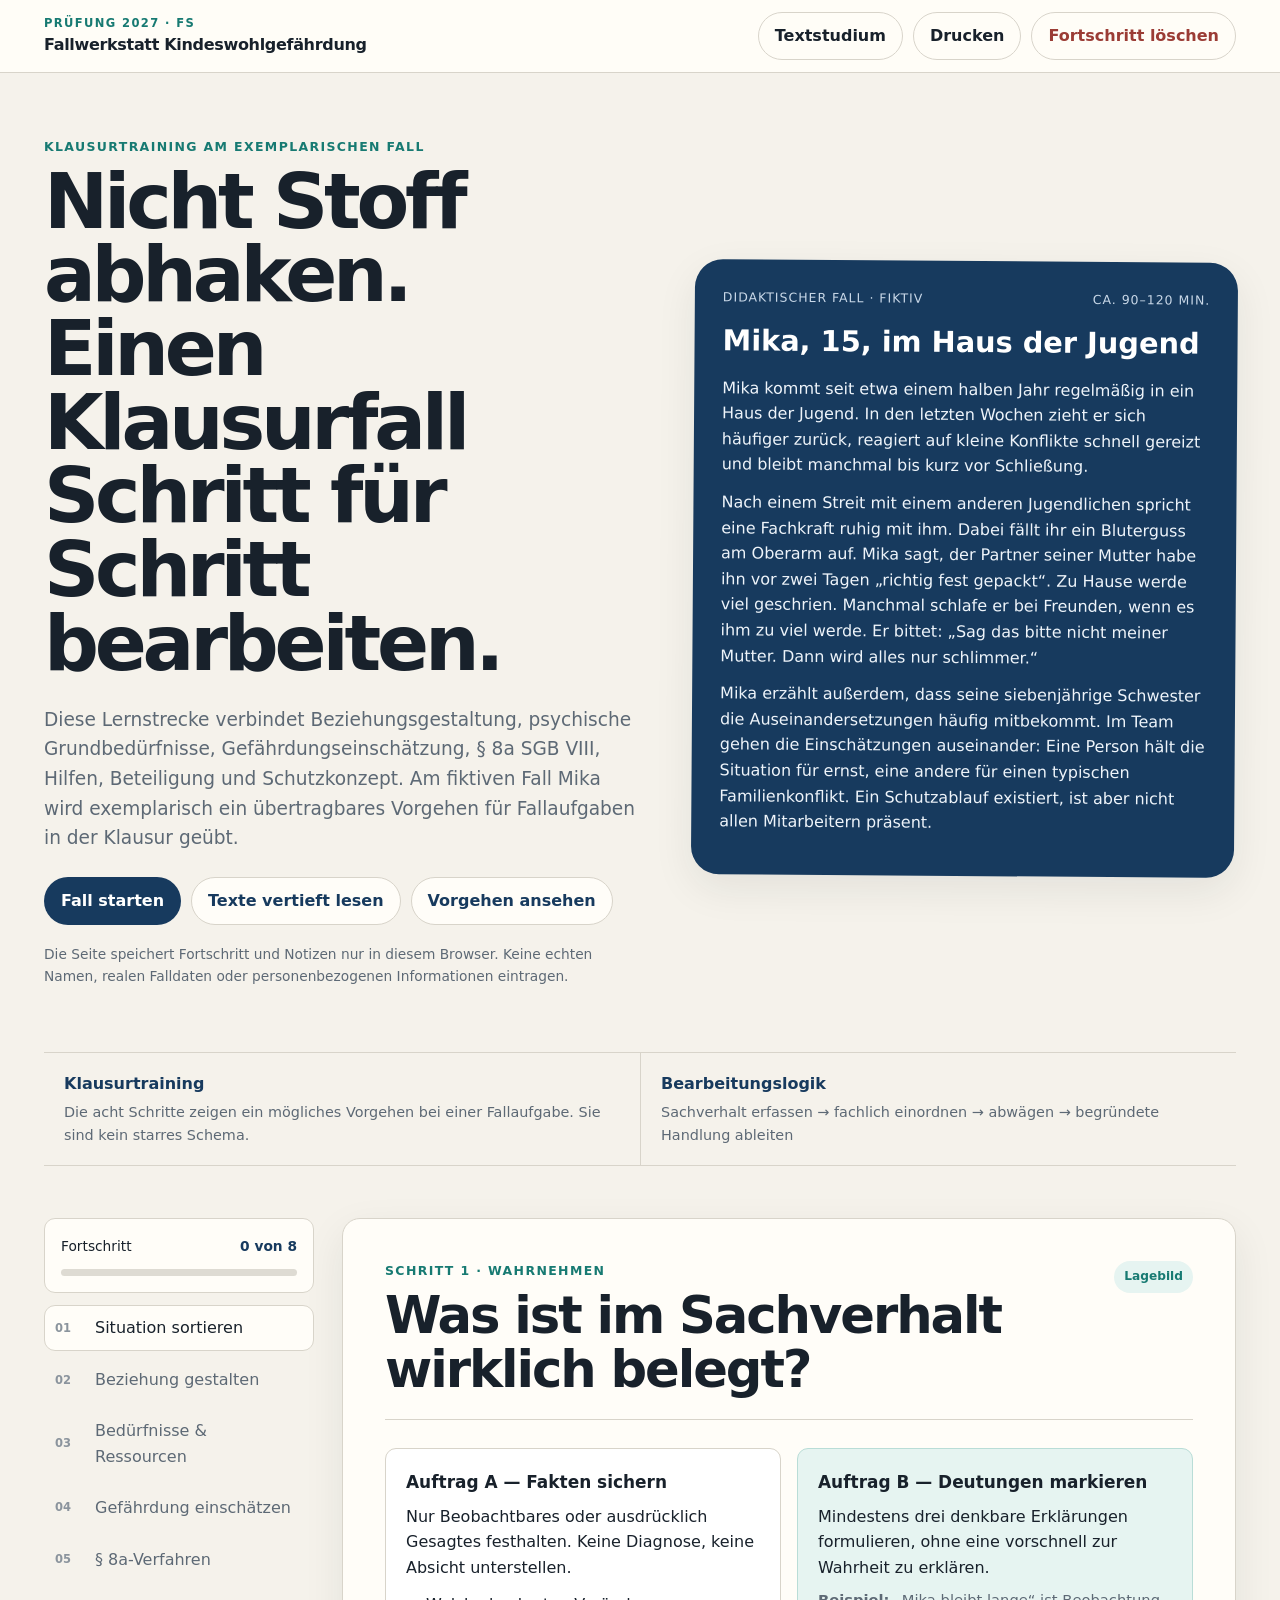
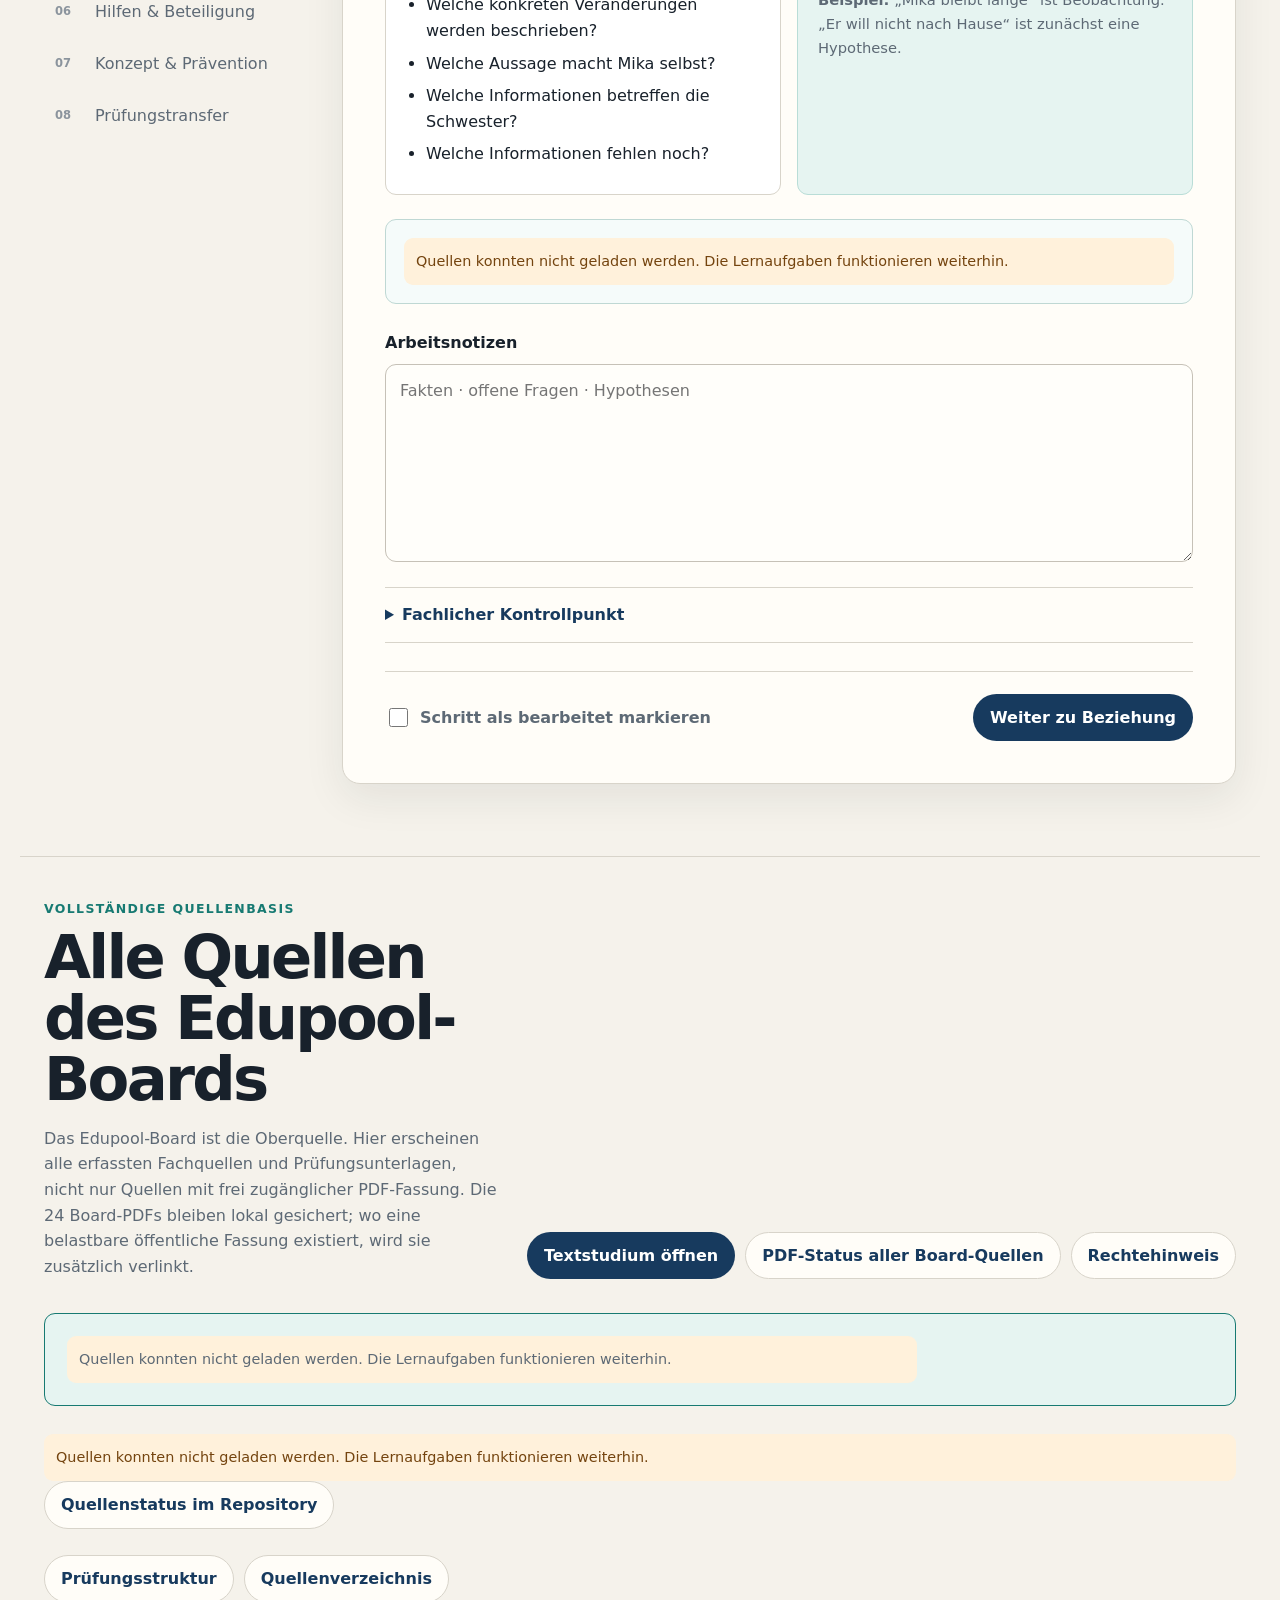
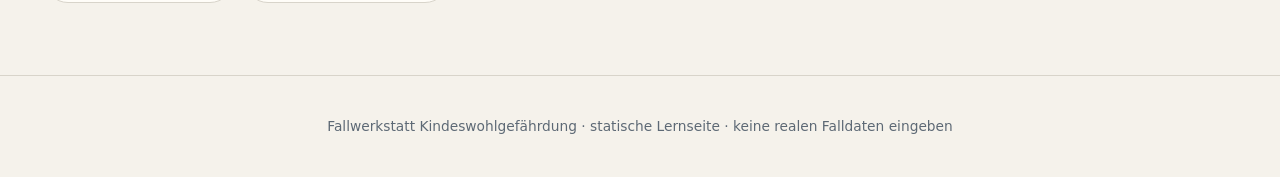
==== index.html @ 4c470407 "Quellenbibliothek vervollständigen und Textstudium ergänzen" ====
<!doctype html>
<html lang="de">
<head>
  <meta charset="utf-8">
  <meta name="viewport" content="width=device-width, initial-scale=1">
  <meta name="description" content="Interaktive Lernstrecke zur Prüfungsvorbereitung: Kindeswohlgefährdung, Beziehungsgestaltung, § 8a SGB VIII und Konzeptentwicklung in der OKJA.">
  <title>Fallwerkstatt Kindeswohlgefährdung</title>
  <link rel="stylesheet" href="styles.css">
  <script defer src="app.js"></script>
</head>
<body>
  <a class="skip-link" href="#lernstrecke">Direkt zur Lernstrecke</a>

  <header class="site-header">
    <div class="header-inner">
      <a class="brand" href="#start" aria-label="Fallwerkstatt Startseite">
        <span class="brand-kicker">Prüfung 2027 · FS</span>
        <span class="brand-title">Fallwerkstatt Kindeswohlgefährdung</span>
      </a>
      <div class="header-actions">
        <a class="button ghost" href="analyse.html">Textstudium</a>
        <button class="button ghost" id="print-button" type="button">Drucken</button>
        <button class="button ghost danger" id="reset-button" type="button">Fortschritt löschen</button>
      </div>
    </div>
  </header>

  <main>
    <section class="hero" id="start">
      <div class="hero-copy">
        <p class="eyebrow">Klausurtraining am exemplarischen Fall</p>
        <h1>Nicht Stoff abhaken. Einen Klausurfall Schritt für Schritt bearbeiten.</h1>
        <p class="lead">
          Diese Lernstrecke verbindet Beziehungsgestaltung, psychische Grundbedürfnisse,
          Gefährdungseinschätzung, § 8a SGB VIII, Hilfen, Beteiligung und Schutzkonzept.
          Am fiktiven Fall Mika wird exemplarisch ein übertragbares Vorgehen für Fallaufgaben in der Klausur geübt.
        </p>
        <div class="hero-actions">
          <button class="button primary" type="button" data-goto="1">Fall starten</button>
          <a class="button secondary" href="analyse.html">Texte vertieft lesen</a>
          <a class="button secondary" href="#ablauf">Vorgehen ansehen</a>
        </div>
        <p class="privacy-note">
          Die Seite speichert Fortschritt und Notizen nur in diesem Browser. Keine echten Namen,
          realen Falldaten oder personenbezogenen Informationen eintragen.
        </p>
      </div>

      <aside class="case-card" aria-labelledby="falltitel">
        <div class="case-card-head">
          <span class="case-label">Didaktischer Fall · fiktiv</span>
          <span class="case-time">ca. 90–120 Min.</span>
        </div>
        <h2 id="falltitel">Mika, 15, im Haus der Jugend</h2>
        <p>
          Mika kommt seit etwa einem halben Jahr regelmäßig in ein Haus der Jugend. In den letzten
          Wochen zieht er sich häufiger zurück, reagiert auf kleine Konflikte schnell gereizt und
          bleibt manchmal bis kurz vor Schließung.
        </p>
        <p>
          Nach einem Streit mit einem anderen Jugendlichen spricht eine Fachkraft ruhig mit ihm.
          Dabei fällt ihr ein Bluterguss am Oberarm auf. Mika sagt, der Partner seiner Mutter habe
          ihn vor zwei Tagen „richtig fest gepackt“. Zu Hause werde viel geschrien. Manchmal schlafe
          er bei Freunden, wenn es ihm zu viel werde. Er bittet: „Sag das bitte nicht meiner Mutter.
          Dann wird alles nur schlimmer.“
        </p>
        <p>
          Mika erzählt außerdem, dass seine siebenjährige Schwester die Auseinandersetzungen häufig
          mitbekommt. Im Team gehen die Einschätzungen auseinander: Eine Person hält die Situation
          für ernst, eine andere für einen typischen Familienkonflikt. Ein Schutzablauf existiert,
          ist aber nicht allen Mitarbeitern präsent.
        </p>
      </aside>
    </section>

    <section class="exam-strip" id="ablauf" aria-label="Exemplarisches Vorgehen für die Klausur">
      <div>
        <strong>Klausurtraining</strong>
        <span>Die acht Schritte zeigen ein mögliches Vorgehen bei einer Fallaufgabe. Sie sind kein starres Schema.</span>
      </div>
      <div>
        <strong>Bearbeitungslogik</strong>
        <span>Sachverhalt erfassen → fachlich einordnen → abwägen → begründete Handlung ableiten</span>
      </div>
    </section>

    <section class="workspace" id="lernstrecke">
      <aside class="step-nav" aria-label="Lernschritte">
        <div class="progress-card">
          <div class="progress-copy">
            <span>Fortschritt</span>
            <strong id="progress-label">0 von 8</strong>
          </div>
          <div class="progress-track" aria-hidden="true">
            <div class="progress-bar" id="progress-bar"></div>
          </div>
        </div>

        <nav>
          <ol class="step-list" id="step-list">
            <li><button type="button" data-goto="1"><span>01</span> Situation sortieren</button></li>
            <li><button type="button" data-goto="2"><span>02</span> Beziehung gestalten</button></li>
            <li><button type="button" data-goto="3"><span>03</span> Bedürfnisse & Ressourcen</button></li>
            <li><button type="button" data-goto="4"><span>04</span> Gefährdung einschätzen</button></li>
            <li><button type="button" data-goto="5"><span>05</span> § 8a-Verfahren</button></li>
            <li><button type="button" data-goto="6"><span>06</span> Hilfen & Beteiligung</button></li>
            <li><button type="button" data-goto="7"><span>07</span> Konzept & Prävention</button></li>
            <li><button type="button" data-goto="8"><span>08</span> Prüfungstransfer</button></li>
          </ol>
        </nav>
      </aside>

      <div class="steps">
        <article class="step active" data-step="1" id="schritt-1">
          <header class="step-header">
            <div>
              <p class="step-kicker">Schritt 1 · Wahrnehmen</p>
              <h2>Was ist im Sachverhalt wirklich belegt?</h2>
            </div>
            <span class="phase-badge">Lagebild</span>
          </header>

          <div class="task-grid">
            <section class="task-card">
              <h3>Auftrag A — Fakten sichern</h3>
              <p>Nur Beobachtbares oder ausdrücklich Gesagtes festhalten. Keine Diagnose, keine Absicht unterstellen.</p>
              <ul class="prompt-list">
                <li>Welche konkreten Veränderungen werden beschrieben?</li>
                <li>Welche Aussage macht Mika selbst?</li>
                <li>Welche Informationen betreffen die Schwester?</li>
                <li>Welche Informationen fehlen noch?</li>
              </ul>
            </section>
            <section class="task-card accent">
              <h3>Auftrag B — Deutungen markieren</h3>
              <p>Mindestens drei denkbare Erklärungen formulieren, ohne eine vorschnell zur Wahrheit zu erklären.</p>
              <p class="micro-example"><strong>Beispiel:</strong> „Mika bleibt lange“ ist Beobachtung. „Er will nicht nach Hause“ ist zunächst eine Hypothese.</p>
            </section>
          </div>

          <section class="step-sources" data-step-sources="1" aria-label="Quellen für Schritt 1">
            <p class="source-loading">Quellen werden geladen …</p>
          </section>

          <label class="notes-label" for="notes-1">Arbeitsnotizen</label>
          <textarea class="notes" id="notes-1" data-note="1" rows="7" placeholder="Fakten · offene Fragen · Hypothesen"></textarea>

          <details class="hint">
            <summary>Fachlicher Kontrollpunkt</summary>
            <div>
              <p>Gute Fallarbeit beginnt mit einer Trennung von <strong>Beobachtung</strong>, <strong>Deutung</strong> und <strong>Bewertung</strong>. Das verhindert, dass ein erster Eindruck den gesamten weiteren Prozess bestimmt.</p>
            </div>
          </details>

          <footer class="step-footer">
            <label class="done-toggle"><input type="checkbox" data-complete="1"> Schritt als bearbeitet markieren</label>
            <button class="button primary" type="button" data-next="2">Weiter zu Beziehung</button>
          </footer>
        </article>

        <article class="step" data-step="2" id="schritt-2" hidden>
          <header class="step-header">
            <div>
              <p class="step-kicker">Schritt 2 · Beziehung</p>
              <h2>Wie bleibt das Gespräch offen und tragfähig?</h2>
            </div>
            <span class="phase-badge">Kommunikation</span>
          </header>

          <div class="task-grid">
            <section class="task-card">
              <h3>Auftrag A — Gesprächseinstieg</h3>
              <p>Zwei Sätze formulieren, mit denen die Fachkraft anknüpfen könnte, ohne Mika zu verhören oder vorschnell etwas zu versprechen.</p>
              <ul class="prompt-list">
                <li>dialogische Haltung</li>
                <li>aktives Zuhören</li>
                <li>Transparenz über die eigene Rolle</li>
                <li>keine Zusage absoluter Geheimhaltung</li>
              </ul>
            </section>
            <section class="task-card">
              <h3>Auftrag B — Reaktionen prüfen</h3>
              <div class="choice-list" data-choice-group="conversation">
                <button type="button" class="choice" data-feedback="good">„Ich höre, dass du Sorge hast, was nach dem Gespräch passiert. Erzähl mir, was dir gerade am wichtigsten ist.“</button>
                <button type="button" class="choice" data-feedback="weak">„Du musst mir jetzt genau sagen, ob dein Stiefvater dich schlägt.“</button>
                <button type="button" class="choice" data-feedback="mixed">„Ich behalte alles für mich, egal was du mir erzählst.“</button>
              </div>
              <p class="choice-feedback" aria-live="polite"></p>
            </section>
          </div>

          <section class="step-sources" data-step-sources="2" aria-label="Quellen für Schritt 2">
            <p class="source-loading">Quellen werden geladen …</p>
          </section>

          <label class="notes-label" for="notes-2">Gesprächsvorschlag</label>
          <textarea class="notes" id="notes-2" data-note="2" rows="7" placeholder="Einstieg · Fragen · Transparenz · Grenzen der Vertraulichkeit"></textarea>

          <details class="hint">
            <summary>Fachlicher Kontrollpunkt</summary>
            <div>
              <p>Beziehungsarbeit ist hier kein Gegensatz zum Schutzauftrag. Sie ist ein Mittel, um Informationen, Beteiligung und Hilfen überhaupt möglich zu machen. Gleichzeitig darf Beziehung nicht dazu führen, notwendige Schutzschritte zu vermeiden.</p>
            </div>
          </details>

          <footer class="step-footer">
            <label class="done-toggle"><input type="checkbox" data-complete="2"> Schritt als bearbeitet markieren</label>
            <button class="button primary" type="button" data-next="3">Weiter zu Bedürfnissen</button>
          </footer>
        </article>

        <article class="step" data-step="3" id="schritt-3" hidden>
          <header class="step-header">
            <div>
              <p class="step-kicker">Schritt 3 · Verstehen</p>
              <h2>Welche Bedürfnisse, Belastungen und Ressourcen sind sichtbar?</h2>
            </div>
            <span class="phase-badge">Grundbedürfnisse</span>
          </header>

          <div class="three-columns">
            <section class="task-card">
              <h3>Bedürfnisse</h3>
              <p>Welche psychischen Grundbedürfnisse könnten berührt sein? Am Fall begründen statt nur Begriffe aufzuzählen.</p>
            </section>
            <section class="task-card">
              <h3>Belastungen</h3>
              <p>Welche Faktoren könnten Mikas Sicherheit, Entwicklung oder Handlungsfähigkeit beeinträchtigen?</p>
            </section>
            <section class="task-card">
              <h3>Ressourcen</h3>
              <p>Welche Schutzfaktoren sind schon vorhanden? Wer oder was könnte zusätzlich stabilisieren?</p>
            </section>
          </div>

          <section class="step-sources" data-step-sources="3" aria-label="Quellen für Schritt 3">
            <p class="source-loading">Quellen werden geladen …</p>
          </section>

          <label class="notes-label" for="notes-3">Bedürfnis–Belastungs–Ressourcen-Matrix</label>
          <textarea class="notes" id="notes-3" data-note="3" rows="8" placeholder="Bedürfnis → Beobachtung im Fall → mögliche Ressource"></textarea>


          <footer class="step-footer">
            <label class="done-toggle"><input type="checkbox" data-complete="3"> Schritt als bearbeitet markieren</label>
            <button class="button primary" type="button" data-next="4">Weiter zur Einschätzung</button>
          </footer>
        </article>

        <article class="step" data-step="4" id="schritt-4" hidden>
          <header class="step-header">
            <div>
              <p class="step-kicker">Schritt 4 · Bewerten</p>
              <h2>Welche Anhaltspunkte sind gewichtig — und was bleibt offen?</h2>
            </div>
            <span class="phase-badge">Gefährdungseinschätzung</span>
          </header>

          <div class="callout warning">
            <strong>Prüfungsregel:</strong> Keine Ferndiagnose und keine Entscheidung allein aus einem Einzelhinweis. Anhaltspunkte, Gegenhinweise, Schutzfaktoren und fehlende Informationen gegeneinander abwägen.
          </div>

          <div class="task-grid">
            <section class="task-card">
              <h3>Pro Gefährdungsannahme</h3>
              <p>Welche Beobachtungen sprechen dafür, dass eine ernsthafte Gefährdung geprüft werden muss?</p>
            </section>
            <section class="task-card">
              <h3>Gegen voreilige Festlegung</h3>
              <p>Welche Informationen fehlen? Welche alternativen Erklärungen sind möglich? Was darf trotzdem nicht bagatellisiert werden?</p>
            </section>
          </div>

          <section class="step-sources" data-step-sources="4" aria-label="Quellen für Schritt 4">
            <p class="source-loading">Quellen werden geladen …</p>
          </section>

          <label class="notes-label" for="notes-4">Vorläufige fachliche Einschätzung</label>
          <textarea class="notes" id="notes-4" data-note="4" rows="8" placeholder="Anhaltspunkte · Schutzfaktoren · Unsicherheiten · nächster Informationsbedarf"></textarea>

          <details class="hint">
            <summary>Prüfungsformulierung</summary>
            <div>
              <p>Statt „Es liegt sicher Kindeswohlgefährdung vor“ ist im Fallstadium oft präziser: „Es liegen mehrere Hinweise vor, die eine strukturierte Gefährdungseinschätzung nach dem Schutzverfahren erforderlich machen.“</p>
            </div>
          </details>

          <footer class="step-footer">
            <label class="done-toggle"><input type="checkbox" data-complete="4"> Schritt als bearbeitet markieren</label>
            <button class="button primary" type="button" data-next="5">Weiter zum Verfahren</button>
          </footer>
        </article>

        <article class="step" data-step="5" id="schritt-5" hidden>
          <header class="step-header">
            <div>
              <p class="step-kicker">Schritt 5 · Planen</p>
              <h2>Was verlangt der Schutzauftrag — und wer macht was?</h2>
            </div>
            <span class="phase-badge">§ 8a SGB VIII</span>
          </header>

          <div class="law-sequence" aria-label="Vereinfachte Verfahrenslogik">
            <div><span>1</span><p><strong>Hinweise ernst nehmen und dokumentieren.</strong><br>Beobachtung und Aussage möglichst konkret festhalten.</p></div>
            <div><span>2</span><p><strong>Gefährdung fachlich einschätzen.</strong><br>Im Trägerverfahren mehrere Perspektiven einbeziehen.</p></div>
            <div><span>3</span><p><strong>Insoweit erfahrene Fachkraft hinzuziehen.</strong><br>§ 8a Abs. 4 sieht dies für entsprechende Trägervereinbarungen vor; § 8b gibt beruflich mit Kindern und Jugendlichen Tätigen einen Beratungsanspruch.</p></div>
            <div><span>4</span><p><strong>Mika und grundsätzlich die Erziehungsberechtigten beteiligen.</strong><br>Nur soweit dadurch der wirksame Schutz nicht in Frage gestellt wird.</p></div>
            <div><span>5</span><p><strong>Auf geeignete Hilfen hinwirken.</strong><br>Schutz und Unterstützung gemeinsam denken.</p></div>
            <div><span>6</span><p><strong>Jugendamt informieren, wenn die Gefährdung anders nicht abgewendet werden kann.</strong><br>Bei akuter Gefahr gilt das lokale Notfall- und Schutzverfahren; nicht auf diese vereinfachte Lernsequenz verlassen.</p></div>
          </div>

          <div class="callout info">
            <strong>Wichtig:</strong> Für die Praxis ist die konkrete § 8a-Vereinbarung und Verfahrensanweisung des eigenen Trägers maßgeblich. Diese Lernstrecke ersetzt kein reales Schutzverfahren.
          </div>

          <section class="step-sources" data-step-sources="5" aria-label="Quellen für Schritt 5">
            <p class="source-loading">Quellen werden geladen …</p>
          </section>

          <label class="notes-label" for="notes-5">Ablauf im Fall Mika</label>
          <textarea class="notes" id="notes-5" data-note="5" rows="8" placeholder="Wer? · Was? · Wann? · Womit begründet? · Was dokumentieren?"></textarea>

          <details class="hint">
            <summary>Amtliche Rechtsgrundlagen</summary>
            <div class="source-links">
              <a href="https://www.gesetze-im-internet.de/sgb_8/__8a.html" target="_blank" rel="noreferrer">§ 8a SGB VIII – Schutzauftrag bei Kindeswohlgefährdung</a>
              <a href="https://www.gesetze-im-internet.de/sgb_8/__8b.html" target="_blank" rel="noreferrer">§ 8b SGB VIII – Fachliche Beratung und Begleitung</a>
              <a href="https://www.gesetze-im-internet.de/sgb_8/__8.html" target="_blank" rel="noreferrer">§ 8 SGB VIII – Beteiligung von Kindern und Jugendlichen</a>
            </div>
          </details>

          <footer class="step-footer">
            <label class="done-toggle"><input type="checkbox" data-complete="5"> Schritt als bearbeitet markieren</label>
            <button class="button primary" type="button" data-next="6">Weiter zu Hilfen</button>
          </footer>
        </article>

        <article class="step" data-step="6" id="schritt-6" hidden>
          <header class="step-header">
            <div>
              <p class="step-kicker">Schritt 6 · Handeln</p>
              <h2>Wie lassen sich Schutz, Beteiligung und konkrete Hilfe verbinden?</h2>
            </div>
            <span class="phase-badge">Unterstützung</span>
          </header>

          <div class="task-grid">
            <section class="task-card">
              <h3>Mit Mika</h3>
              <ul class="prompt-list">
                <li>Wie kann die Fachkraft die nächsten Schritte transparent erklären?</li>
                <li>Wobei kann Mika mitentscheiden?</li>
                <li>Was braucht er heute, was mittelfristig?</li>
              </ul>
            </section>
            <section class="task-card">
              <h3>Im Helfersystem</h3>
              <ul class="prompt-list">
                <li>Welche internen Zuständigkeiten müssen aktiviert werden?</li>
                <li>Welche externen Hilfen könnten passen?</li>
                <li>Wie bleibt der Informationsaustausch auf das Notwendige begrenzt?</li>
              </ul>
            </section>
          </div>

          <section class="step-sources" data-step-sources="6" aria-label="Quellen für Schritt 6">
            <p class="source-loading">Quellen werden geladen …</p>
          </section>

          <label class="notes-label" for="notes-6">Unterstützungsplan</label>
          <textarea class="notes" id="notes-6" data-note="6" rows="8" placeholder="Sofort · nächste Tage · längerfristig · Beteiligung · Kooperation"></textarea>

          <details class="hint">
            <summary>Alternative Sinnachse</summary>
            <div>
              <p>Wenn der Blick nur auf „Meldung ja/nein“ fällt, schrumpft der Fall auf eine Verfahrensfrage. Werden Schutz und Beteiligung gleichgewichtig betrachtet, wird zusätzlich sichtbar, wie Vertrauen erhalten, Hilfe zugänglich und Mikas Handlungsspielraum gestärkt werden kann.</p>
            </div>
          </details>

          <footer class="step-footer">
            <label class="done-toggle"><input type="checkbox" data-complete="6"> Schritt als bearbeitet markieren</label>
            <button class="button primary" type="button" data-next="7">Weiter zum Konzept</button>
          </footer>
        </article>

        <article class="step" data-step="7" id="schritt-7" hidden>
          <header class="step-header">
            <div>
              <p class="step-kicker">Schritt 7 · Struktur verändern</p>
              <h2>Was muss die Einrichtung aus dem Fall lernen?</h2>
            </div>
            <span class="phase-badge">Konzept & Prävention</span>
          </header>

          <div class="callout neutral">
            Der Fall zeigt nicht nur eine mögliche Gefährdung bei Mika. Er zeigt auch eine Organisationsfrage: Ein Schutzablauf existiert, ist aber nicht allen Mitarbeitern präsent.
          </div>

          <div class="three-columns">
            <section class="task-card">
              <h3>Struktur</h3>
              <p>Welche Zuständigkeiten, Abläufe und Dokumentationswege müssen eindeutig sein?</p>
            </section>
            <section class="task-card">
              <h3>Alltag</h3>
              <p>Wie kann Prävention in Beziehung, Beteiligung, Beratung und Gruppenalltag integriert werden?</p>
            </section>
            <section class="task-card">
              <h3>Team</h3>
              <p>Welche Fortbildung, Fallberatung und gemeinsame Haltung braucht das multiprofessionelle Team?</p>
            </section>
          </div>

          <section class="step-sources" data-step-sources="7" aria-label="Quellen für Schritt 7">
            <p class="source-loading">Quellen werden geladen …</p>
          </section>

          <label class="notes-label" for="notes-7">Drei konkrete Konzeptverbesserungen</label>
          <textarea class="notes" id="notes-7" data-note="7" rows="8" placeholder="1. Maßnahme · Zweck · verantwortlich · überprüfbar an ..."></textarea>


          <footer class="step-footer">
            <label class="done-toggle"><input type="checkbox" data-complete="7"> Schritt als bearbeitet markieren</label>
            <button class="button primary" type="button" data-next="8">Weiter zum Prüfungstransfer</button>
          </footer>
        </article>

        <article class="step" data-step="8" id="schritt-8" hidden>
          <header class="step-header">
            <div>
              <p class="step-kicker">Schritt 8 · Reflektieren</p>
              <h2>Aus der Fallarbeit eine prüfungsfähige vollständige Handlung bauen</h2>
            </div>
            <span class="phase-badge">Transfer</span>
          </header>

          <div class="exam-chain">
            <div><strong>1. Situation erfassen</strong><span>Fakten, Beteiligte, Auftrag, offene Fragen</span></div>
            <div><strong>2. Fachlich analysieren</strong><span>Beziehung, Bedürfnisse, Ressourcen, Risiken, Recht</span></div>
            <div><strong>3. Ziele formulieren</strong><span>Schutz, Beteiligung, Stabilisierung, Hilfezugang</span></div>
            <div><strong>4. Handeln planen</strong><span>Gespräch, Team, insoweit erfahrene Fachkraft, Hilfen, ggf. Jugendamt</span></div>
            <div><strong>5. Durchführen begründen</strong><span>Warum ist welcher Schritt fachlich passend?</span></div>
            <div><strong>6. Auswerten und weiterentwickeln</strong><span>Wirkung prüfen, Konzept und Prävention verbessern</span></div>
          </div>

          <section class="step-sources" data-step-sources="8" aria-label="Quellen für Schritt 8">
            <p class="source-loading">Quellen werden geladen …</p>
          </section>

          <section class="final-task">
            <h3>Abschlussauftrag</h3>
            <p>In 8–12 Sätzen eine zusammenhängende Antwort auf diese Prüfungsfrage formulieren:</p>
            <blockquote>
              Wie kann die Fachkraft im Fall Mika beziehungsorientiert, kindeswohlbezogen und verfahrenssicher handeln und welche Konsequenzen ergeben sich für das Konzept der Einrichtung?
            </blockquote>
          </section>

          <label class="notes-label" for="notes-8">Prüfungsantwort</label>
          <textarea class="notes large" id="notes-8" data-note="8" rows="12" placeholder="Zusammenhängende Begründung vom Lagebild bis zur Reflexion"></textarea>

          <details class="hint">
            <summary>Selbstcheck vor dem Abschluss</summary>
            <div>
              <ul class="checklist">
                <li>Ich trenne Beobachtung und Interpretation.</li>
                <li>Ich begründe Beziehungsgestaltung fachlich.</li>
                <li>Ich benenne Unsicherheiten statt sie zu verdecken.</li>
                <li>Ich ordne das § 8a-Verfahren korrekt ein.</li>
                <li>Ich beteilige den Jugendlichen, soweit Schutz dadurch nicht gefährdet wird.</li>
                <li>Ich denke Hilfen und Schutz zusammen.</li>
                <li>Ich leite mindestens eine Konsequenz für das Einrichtungskonzept ab.</li>
                <li>Ich reflektiere Wirkung und weiteres Vorgehen.</li>
              </ul>
            </div>
          </details>

          <footer class="step-footer final">
            <label class="done-toggle"><input type="checkbox" data-complete="8"> Lernstrecke abgeschlossen</label>
            <button class="button secondary" id="summary-button" type="button">Arbeitsstand zusammenfassen</button>
          </footer>
        </article>

        <section class="completion-panel" id="completion-panel" hidden aria-live="polite">
          <p class="eyebrow">Arbeitsstand</p>
          <h2>Die Fallakte ist bereit für den Prüfungstransfer.</h2>
          <p id="completion-text"></p>
          <div class="completion-actions">
            <button class="button primary" type="button" id="copy-summary">Zusammenfassung kopieren</button>
            <button class="button secondary" type="button" id="close-summary">Zur Lernstrecke zurück</button>
          </div>
        </section>
      </div>
    </section>

    <section class="pdf-library" id="pdf-quellen">
      <div class="pdf-library-head">
        <div>
          <p class="eyebrow">Vollständige Quellenbasis</p>
          <h2>Alle Quellen des Edupool-Boards</h2>
          <p>
            Das Edupool-Board ist die Oberquelle. Hier erscheinen alle erfassten Fachquellen und Prüfungsunterlagen,
            nicht nur Quellen mit frei zugänglicher PDF-Fassung. Die 24 Board-PDFs bleiben lokal gesichert; wo eine
            belastbare öffentliche Fassung existiert, wird sie zusätzlich verlinkt.
          </p>
        </div>
        <div class="source-actions">
          <a class="button primary" href="analyse.html">Textstudium öffnen</a>
          <a class="button secondary" href="quellen/pdf-quellen.md" target="_blank" rel="noreferrer">PDF-Status aller Board-Quellen</a>
          <a class="button secondary" href="RECHTE.md" target="_blank" rel="noreferrer">Rechtehinweis</a>
        </div>
      </div>

      <div class="source-root" id="source-root">
        <p class="source-loading">Oberquelle wird geladen …</p>
      </div>

      <div id="pdf-library-content">
        <p class="source-loading">Quellenbibliothek wird geladen …</p>
      </div>

      <div class="source-actions pdf-footer-actions">
        <a class="button secondary" href="docs/pruefungsstruktur.md" target="_blank" rel="noreferrer">Prüfungsstruktur</a>
        <a class="button secondary" href="quellen/quellenverzeichnis.md" target="_blank" rel="noreferrer">Quellenverzeichnis</a>
      </div>
    </section>
  </main>

  <footer class="site-footer">
    <p>Fallwerkstatt Kindeswohlgefährdung · statische Lernseite · keine realen Falldaten eingeben</p>
  </footer>

  <div class="toast" id="toast" role="status" aria-live="polite" hidden></div>
</body>
</html>
---- styles.css ----
:root {
  --bg: #f5f2eb;
  --paper: #fffdf8;
  --ink: #18212b;
  --muted: #5d6975;
  --line: #d8d4ca;
  --navy: #173a5e;
  --navy-dark: #102a46;
  --teal: #177a72;
  --teal-soft: #e6f4f1;
  --amber: #b66a16;
  --amber-soft: #fff1db;
  --red: #9b3c35;
  --blue-soft: #e9f1f8;
  --shadow: 0 14px 40px rgba(24, 33, 43, 0.08);
  --radius: 18px;
  --radius-sm: 11px;
  --max: 1240px;
}

* { box-sizing: border-box; }

html {
  scroll-behavior: smooth;
  scroll-padding-top: 90px;
}

body {
  margin: 0;
  background: var(--bg);
  color: var(--ink);
  font-family: Inter, ui-sans-serif, system-ui, -apple-system, BlinkMacSystemFont, "Segoe UI", sans-serif;
  line-height: 1.6;
}

button, textarea, input { font: inherit; }

button:focus-visible,
a:focus-visible,
textarea:focus-visible,
summary:focus-visible {
  outline: 3px solid #e49a42;
  outline-offset: 3px;
}

a { color: var(--navy); }

.skip-link {
  position: fixed;
  left: 16px;
  top: -80px;
  z-index: 1000;
  padding: 10px 14px;
  background: var(--ink);
  color: white;
  border-radius: 8px;
}
.skip-link:focus { top: 12px; }

.site-header {
  position: sticky;
  top: 0;
  z-index: 50;
  background: rgba(255, 253, 248, 0.94);
  border-bottom: 1px solid var(--line);
  backdrop-filter: blur(12px);
}

.header-inner {
  max-width: var(--max);
  margin: 0 auto;
  padding: 12px 24px;
  display: flex;
  align-items: center;
  justify-content: space-between;
  gap: 20px;
}

.brand {
  display: flex;
  flex-direction: column;
  text-decoration: none;
  color: var(--ink);
}

.brand-kicker {
  font-size: 0.72rem;
  text-transform: uppercase;
  letter-spacing: 0.12em;
  color: var(--teal);
  font-weight: 800;
}

.brand-title {
  font-weight: 780;
  letter-spacing: -0.02em;
}

.header-actions,
.hero-actions,
.completion-actions,
.source-actions {
  display: flex;
  flex-wrap: wrap;
  gap: 10px;
}

.button {
  border: 1px solid transparent;
  border-radius: 999px;
  padding: 10px 16px;
  min-height: 44px;
  display: inline-flex;
  align-items: center;
  justify-content: center;
  gap: 8px;
  text-decoration: none;
  cursor: pointer;
  font-weight: 720;
  transition: transform 140ms ease, background 140ms ease, border-color 140ms ease;
}

.button:hover { transform: translateY(-1px); }

.button.primary {
  background: var(--navy);
  color: white;
}

.button.primary:hover { background: var(--navy-dark); }

.button.secondary {
  background: var(--paper);
  color: var(--navy);
  border-color: var(--line);
}

.button.ghost {
  background: transparent;
  border-color: var(--line);
  color: var(--ink);
}

.button.danger { color: var(--red); }

.hero {
  max-width: var(--max);
  margin: 0 auto;
  padding: 64px 24px 40px;
  display: grid;
  grid-template-columns: minmax(0, 1.05fr) minmax(360px, 0.95fr);
  gap: 48px;
  align-items: center;
}

.eyebrow,
.step-kicker {
  margin: 0 0 8px;
  color: var(--teal);
  font-size: 0.78rem;
  font-weight: 850;
  letter-spacing: 0.11em;
  text-transform: uppercase;
}

.hero h1 {
  margin: 0;
  max-width: 760px;
  font-size: clamp(2.6rem, 6vw, 5.8rem);
  line-height: 0.96;
  letter-spacing: -0.055em;
  font-weight: 850;
}

.lead {
  margin: 24px 0;
  max-width: 760px;
  font-size: 1.16rem;
  color: var(--muted);
}

.privacy-note {
  margin-top: 18px;
  font-size: 0.86rem;
  color: var(--muted);
}

.case-card {
  background: var(--navy);
  color: white;
  border-radius: 28px;
  padding: 28px;
  box-shadow: var(--shadow);
  transform: rotate(0.4deg);
}

.case-card-head {
  display: flex;
  justify-content: space-between;
  gap: 12px;
  color: #c9d8e8;
  font-size: 0.78rem;
  text-transform: uppercase;
  letter-spacing: 0.08em;
}

.case-card h2 {
  font-size: 1.8rem;
  line-height: 1.1;
  margin: 18px 0;
}

.case-card p {
  color: #eef4fa;
  margin: 12px 0;
}

.exam-strip {
  max-width: var(--max);
  margin: 12px auto 52px;
  padding: 0 24px;
  display: grid;
  grid-template-columns: repeat(2, minmax(0, 1fr));
}

.exam-strip > div {
  padding: 18px 20px;
  border-top: 1px solid var(--line);
  border-bottom: 1px solid var(--line);
}

.exam-strip > div + div { border-left: 1px solid var(--line); }

.exam-strip strong,
.exam-strip span {
  display: block;
}

.exam-strip strong {
  color: var(--navy);
  margin-bottom: 4px;
}

.exam-strip span {
  color: var(--muted);
  font-size: 0.9rem;
}

.workspace {
  max-width: var(--max);
  margin: 0 auto;
  padding: 0 24px 72px;
  display: grid;
  grid-template-columns: 270px minmax(0, 1fr);
  gap: 28px;
  align-items: start;
}

.step-nav {
  position: sticky;
  top: 92px;
}

.progress-card {
  padding: 16px;
  background: var(--paper);
  border: 1px solid var(--line);
  border-radius: var(--radius-sm);
  margin-bottom: 12px;
}

.progress-copy {
  display: flex;
  align-items: center;
  justify-content: space-between;
  gap: 12px;
  font-size: 0.86rem;
}

.progress-copy strong { color: var(--navy); }

.progress-track {
  height: 7px;
  border-radius: 999px;
  background: #dedbd3;
  margin-top: 12px;
  overflow: hidden;
}

.progress-bar {
  width: 0;
  height: 100%;
  background: var(--teal);
  transition: width 200ms ease;
}

.step-list {
  list-style: none;
  padding: 0;
  margin: 0;
  display: grid;
  gap: 6px;
}

.step-list button {
  width: 100%;
  border: 1px solid transparent;
  background: transparent;
  border-radius: var(--radius-sm);
  min-height: 46px;
  padding: 8px 10px;
  display: grid;
  grid-template-columns: 34px 1fr;
  align-items: center;
  gap: 6px;
  text-align: left;
  color: var(--muted);
  cursor: pointer;
}

.step-list button span {
  font-size: 0.72rem;
  font-weight: 850;
  color: #8b949d;
}

.step-list button:hover,
.step-list button[aria-current="step"] {
  background: var(--paper);
  border-color: var(--line);
  color: var(--ink);
}

.step-list li.completed button {
  color: var(--teal);
}

.step-list li.completed button span::after {
  content: " ✓";
}

.steps { min-width: 0; }

.step,
.completion-panel {
  background: var(--paper);
  border: 1px solid var(--line);
  border-radius: var(--radius);
  padding: clamp(22px, 4vw, 42px);
  box-shadow: var(--shadow);
}

.step[hidden],
.completion-panel[hidden] {
  display: none;
}

.step-header {
  display: flex;
  justify-content: space-between;
  gap: 18px;
  align-items: flex-start;
  margin-bottom: 28px;
  padding-bottom: 22px;
  border-bottom: 1px solid var(--line);
}

.step-header h2 {
  margin: 0;
  font-size: clamp(1.9rem, 4vw, 3.25rem);
  line-height: 1.05;
  letter-spacing: -0.04em;
}

.phase-badge {
  white-space: nowrap;
  background: var(--teal-soft);
  color: var(--teal);
  border-radius: 999px;
  padding: 6px 10px;
  font-size: 0.76rem;
  font-weight: 800;
}

.task-grid,
.three-columns {
  display: grid;
  gap: 16px;
  margin: 22px 0;
}

.task-grid { grid-template-columns: repeat(2, minmax(0, 1fr)); }
.three-columns { grid-template-columns: repeat(3, minmax(0, 1fr)); }

.task-card {
  padding: 20px;
  border: 1px solid var(--line);
  border-radius: var(--radius-sm);
  background: white;
}

.task-card.accent {
  background: var(--teal-soft);
  border-color: #b9ddd7;
}

.task-card h3,
.final-task h3 {
  margin: 0 0 8px;
  font-size: 1.06rem;
}

.task-card p { margin: 8px 0; }

.prompt-list,
.checklist {
  padding-left: 20px;
  margin: 12px 0 0;
}

.prompt-list li,
.checklist li { margin: 7px 0; }

.micro-example {
  color: var(--muted);
  font-size: 0.92rem;
}

.step-sources {
  margin: 24px 0;
  padding: 18px;
  border: 1px solid #bfd8d4;
  border-radius: var(--radius-sm);
  background: #f5fbfa;
}

.step-sources-head {
  display: flex;
  align-items: center;
  justify-content: space-between;
  gap: 16px;
  margin-bottom: 12px;
}

.step-sources-head > span {
  color: var(--teal);
  font-size: 0.76rem;
  font-weight: 850;
  letter-spacing: 0.08em;
  text-transform: uppercase;
}

.step-sources-head > a {
  color: var(--navy);
  font-size: 0.82rem;
  font-weight: 760;
}

.step-source-list {
  display: grid;
  gap: 9px;
}

.step-source-pdf,
.step-source-note {
  display: grid;
  grid-template-columns: auto minmax(0, 1fr);
  gap: 11px;
  align-items: start;
  padding: 12px;
  border-radius: 10px;
  background: var(--paper);
  border: 1px solid #d7e5e2;
}

.step-source-pdf {
  color: var(--ink);
  text-decoration: none;
  transition: border-color 140ms ease, transform 140ms ease, background 140ms ease;
}

.step-source-pdf:hover {
  transform: translateY(-1px);
  border-color: var(--teal);
  background: white;
}

.step-source-pdf strong,
.step-source-note strong {
  display: block;
  line-height: 1.28;
}

.step-source-pdf small,
.step-source-note small {
  display: block;
  margin-top: 4px;
  color: var(--muted);
  line-height: 1.4;
}

.step-source-note {
  grid-template-columns: auto minmax(0, 1fr);
  border-color: #ded9cf;
  background: #fbfaf7;
}

.source-loading,
.source-load-error {
  margin: 0;
  color: var(--muted);
  font-size: 0.9rem;
}

.source-load-error {
  padding: 12px;
  border-radius: 9px;
  background: var(--amber-soft);
  color: #74440f;
}

.source-tag {
  display: inline-flex;
  align-items: center;
  justify-content: center;
  min-width: 42px;
  padding: 4px 7px;
  border-radius: 999px;
  background: var(--teal);
  color: white;
  font-size: 0.66rem;
  font-weight: 900;
  letter-spacing: 0.06em;
  text-transform: uppercase;
}

.source-tag.muted {
  background: #777e83;
}

.notes-label {
  display: block;
  font-weight: 800;
  margin: 26px 0 8px;
}

.notes {
  width: 100%;
  resize: vertical;
  min-height: 160px;
  border: 1px solid #c6c1b7;
  border-radius: var(--radius-sm);
  background: #fffefa;
  padding: 14px;
  color: var(--ink);
  line-height: 1.5;
}

.notes:focus {
  border-color: var(--navy);
  box-shadow: 0 0 0 4px rgba(23, 58, 94, 0.08);
}

.notes.large { min-height: 260px; }

.hint {
  margin: 18px 0;
  border-top: 1px solid var(--line);
  border-bottom: 1px solid var(--line);
}

.hint summary {
  cursor: pointer;
  padding: 14px 0;
  font-weight: 780;
  color: var(--navy);
}

.hint > div {
  padding: 0 0 16px;
  color: var(--muted);
}

.source-links {
  display: grid;
  gap: 8px;
}

.step-footer {
  margin-top: 28px;
  padding-top: 22px;
  border-top: 1px solid var(--line);
  display: flex;
  justify-content: space-between;
  align-items: center;
  gap: 16px;
}

.done-toggle {
  display: flex;
  align-items: center;
  gap: 9px;
  font-weight: 700;
  color: var(--muted);
}

.done-toggle input {
  width: 19px;
  height: 19px;
  accent-color: var(--teal);
}

.choice-list {
  display: grid;
  gap: 8px;
  margin-top: 12px;
}

.choice {
  border: 1px solid var(--line);
  border-radius: 10px;
  background: var(--paper);
  padding: 12px;
  text-align: left;
  cursor: pointer;
  color: var(--ink);
}

.choice:hover { border-color: var(--navy); }

.choice.selected { border-color: var(--navy); background: var(--blue-soft); }

.choice-feedback {
  min-height: 48px;
  margin: 10px 0 0;
  color: var(--muted);
  font-size: 0.9rem;
}

.callout {
  border-radius: var(--radius-sm);
  padding: 16px 18px;
  margin: 20px 0;
}

.callout.warning { background: var(--amber-soft); border-left: 4px solid var(--amber); }
.callout.info { background: var(--blue-soft); border-left: 4px solid var(--navy); }
.callout.neutral { background: #efede7; border-left: 4px solid #7c7466; }

.law-sequence {
  display: grid;
  gap: 10px;
  margin: 20px 0;
}

.law-sequence > div {
  display: grid;
  grid-template-columns: 42px 1fr;
  gap: 14px;
  align-items: start;
  padding: 14px 16px;
  border: 1px solid var(--line);
  border-radius: var(--radius-sm);
  background: white;
}

.law-sequence > div > span {
  width: 36px;
  height: 36px;
  display: grid;
  place-items: center;
  border-radius: 50%;
  background: var(--navy);
  color: white;
  font-weight: 850;
}

.law-sequence p { margin: 0; }

.exam-chain {
  display: grid;
  grid-template-columns: repeat(2, 1fr);
  gap: 10px;
  margin: 20px 0;
}

.exam-chain div {
  border: 1px solid var(--line);
  border-radius: var(--radius-sm);
  padding: 16px;
  background: white;
}

.exam-chain strong,
.exam-chain span { display: block; }

.exam-chain span {
  color: var(--muted);
  margin-top: 5px;
  font-size: 0.92rem;
}

.final-task {
  margin: 26px 0;
  background: var(--navy);
  color: white;
  border-radius: var(--radius-sm);
  padding: 22px;
}

.final-task blockquote {
  margin: 12px 0 0;
  padding: 12px 0 0 18px;
  border-left: 3px solid #8ac9c1;
  color: #f1f6fb;
  font-size: 1.06rem;
}

.completion-panel {
  min-height: 420px;
  display: grid;
  align-content: center;
}

.completion-panel h2 {
  font-size: clamp(2rem, 5vw, 4rem);
  line-height: 1;
  margin: 0 0 18px;
  letter-spacing: -0.045em;
}

.site-footer {
  border-top: 1px solid var(--line);
  color: var(--muted);
  padding: 26px 24px;
  text-align: center;
  font-size: 0.86rem;
}

.toast {
  position: fixed;
  right: 18px;
  bottom: 18px;
  z-index: 100;
  max-width: 360px;
  background: var(--ink);
  color: white;
  padding: 12px 16px;
  border-radius: 10px;
  box-shadow: var(--shadow);
}

.pdf-library {
  max-width: var(--max);
  margin: 0 auto 72px;
  padding: 42px 24px 0;
  border-top: 1px solid var(--line);
}

.pdf-library-head {
  display: grid;
  grid-template-columns: minmax(0, 1fr) auto;
  align-items: end;
  gap: 28px;
  margin-bottom: 34px;
}

.pdf-library-head h2 {
  margin: 0;
  font-size: clamp(2rem, 5vw, 3.8rem);
  line-height: 1;
  letter-spacing: -0.045em;
}

.pdf-library-head p:not(.eyebrow) {
  max-width: 780px;
  margin-bottom: 0;
  color: var(--muted);
}

.source-root {
  display: grid;
  grid-template-columns: minmax(0, 1fr) auto;
  gap: 24px;
  align-items: center;
  margin: 0 0 28px;
  padding: 22px;
  border: 1px solid var(--teal);
  border-radius: var(--radius-sm);
  background: var(--teal-soft);
}

.source-root h3 {
  margin: 10px 0 6px;
}

.source-root p {
  max-width: 850px;
  margin: 0;
  color: var(--muted);
}

.pdf-group-title {
  margin: 34px 0 14px;
  font-size: 1.15rem;
  color: var(--navy);
}

.pdf-grid {
  display: grid;
  grid-template-columns: repeat(3, minmax(0, 1fr));
  gap: 12px;
}

.pdf-card {
  display: flex;
  flex-direction: column;
  min-height: 230px;
  padding: 19px;
  border: 1px solid var(--line);
  border-radius: var(--radius-sm);
  background: var(--paper);
}

.pdf-card h4 {
  margin: 13px 0 7px;
  font-size: 1.05rem;
  line-height: 1.25;
}

.pdf-card p {
  margin: 0 0 18px;
  color: var(--muted);
  font-size: 0.9rem;
}

.pdf-note {
  display: block;
  margin: -8px 0 16px;
  color: var(--muted);
  font-size: 0.78rem;
  line-height: 1.4;
}

.pdf-status {
  display: inline-flex;
  align-self: flex-start;
  padding: 4px 8px;
  border-radius: 999px;
  background: var(--teal-soft);
  color: var(--teal);
  font-size: 0.7rem;
  font-weight: 850;
  letter-spacing: 0.06em;
  text-transform: uppercase;
}

.pdf-status.unavailable {
  background: var(--amber-soft);
  color: #89500f;
}

.pdf-button {
  display: inline-flex;
  align-items: center;
  justify-content: center;
  min-height: 42px;
  margin-top: auto;
  padding: 9px 13px;
  border-radius: 999px;
  background: var(--navy);
  color: white;
  text-decoration: none;
  font-weight: 780;
}

.pdf-button:hover {
  background: var(--navy-dark);
}

.pdf-unavailable {
  display: grid;
  grid-template-columns: minmax(0, 1fr) auto;
  gap: 24px;
  align-items: center;
  margin-top: 28px;
  padding: 22px;
  border: 1px solid #e1cba8;
  border-radius: var(--radius-sm);
  background: #fff9ef;
}

.pdf-unavailable h3 {
  margin: 10px 0 6px;
}

.pdf-unavailable p {
  max-width: 850px;
  margin: 0;
  color: var(--muted);
}

.unavailable-source-list {
  margin: 16px 0 0;
  padding-left: 20px;
  columns: 2;
  column-gap: 32px;
}

.unavailable-source-list li {
  break-inside: avoid;
  margin: 0 0 12px;
}

.unavailable-source-list strong,
.unavailable-source-list small {
  display: block;
}

.unavailable-source-list small {
  margin-top: 2px;
  color: var(--muted);
  line-height: 1.35;
}

.pdf-footer-actions {
  margin-top: 26px;
}

@media (max-width: 940px) {
  .hero { grid-template-columns: 1fr; }
  .case-card { transform: none; }
  .workspace { grid-template-columns: 1fr; }
  .step-nav {
    position: relative;
    top: 0;
  }
  .step-list {
    grid-template-columns: repeat(4, minmax(0, 1fr));
  }
  .step-list button {
    grid-template-columns: 1fr;
    text-align: center;
    font-size: 0.78rem;
  }
  .step-list button span { font-size: 0.68rem; }
  .three-columns { grid-template-columns: 1fr; }
  .pdf-grid { grid-template-columns: repeat(2, minmax(0, 1fr)); }
  .pdf-library-head,
  .source-root,
  .pdf-unavailable { grid-template-columns: 1fr; }
}

@media (max-width: 700px) {
  .header-inner {
    align-items: flex-start;
    padding: 10px 16px;
  }
  .brand-title { font-size: 0.9rem; }
  .header-actions .danger { display: none; }
  .hero { padding: 40px 16px 28px; gap: 28px; }
  .hero h1 { font-size: clamp(2.5rem, 14vw, 4.2rem); }
  .exam-strip {
    padding: 0 16px;
    grid-template-columns: 1fr;
    margin-bottom: 32px;
  }
  .exam-strip > div + div { border-left: 0; border-top: 0; }
  .workspace { padding: 0 16px 48px; }
  .step-list {
    display: flex;
    overflow-x: auto;
    scroll-snap-type: x mandatory;
    padding-bottom: 4px;
  }
  .step-list li { min-width: 138px; scroll-snap-align: start; }
  .task-grid,
  .exam-chain { grid-template-columns: 1fr; }
  .step-header,
  .step-footer {
    grid-template-columns: 1fr;
    flex-direction: column;
    align-items: stretch;
  }
  .phase-badge { align-self: flex-start; }
  .pdf-library { padding: 34px 16px 0; }
  .pdf-grid { grid-template-columns: 1fr; }
  .pdf-card { min-height: 0; }
  .unavailable-source-list { columns: 1; }
}

@media print {
  .site-header,
  .hero-actions,
  .step-nav,
  .button,
  .toast,
  .privacy-note {
    display: none !important;
  }

  body { background: white; }

  .hero,
  .workspace {
    max-width: none;
    display: block;
    padding: 0;
    margin: 0 0 24px;
  }

  .hero-copy { margin-bottom: 20px; }
  .hero h1 { font-size: 34px; }
  .case-card {
    background: white;
    color: black;
    border: 1px solid #777;
    box-shadow: none;
  }
  .case-card p { color: black; }

  .step {
    display: block !important;
    page-break-inside: avoid;
    box-shadow: none;
    margin: 0 0 18px;
  }

  .step[hidden] { display: block !important; }

  .notes {
    min-height: 90px;
    border: 1px solid #999;
  }

  .completion-panel { display: none !important; }

  a { color: black; text-decoration: none; }
}

.source-coverage {
  display: flex;
  flex-wrap: wrap;
  justify-content: space-between;
  gap: 8px 20px;
  margin: 0 0 28px;
  padding: 15px 17px;
  border: 1px solid var(--line);
  border-radius: var(--radius-sm);
  background: #faf8f2;
}

.source-coverage strong {
  color: var(--navy);
}

.source-coverage span {
  color: var(--muted);
  font-size: 0.88rem;
}

.pdf-file-list {
  margin: 0 0 16px;
  padding-left: 18px;
  color: var(--muted);
  font-size: 0.78rem;
  line-height: 1.45;
  overflow-wrap: anywhere;
}

.pdf-file-list li + li {
  margin-top: 5px;
}

.pdf-card-actions {
  margin-top: auto;
}

.pdf-button.secondary-source {
  background: var(--paper);
  color: var(--navy);
  border: 1px solid var(--line);
}

.pdf-button.secondary-source:hover {
  background: var(--blue-soft);
}
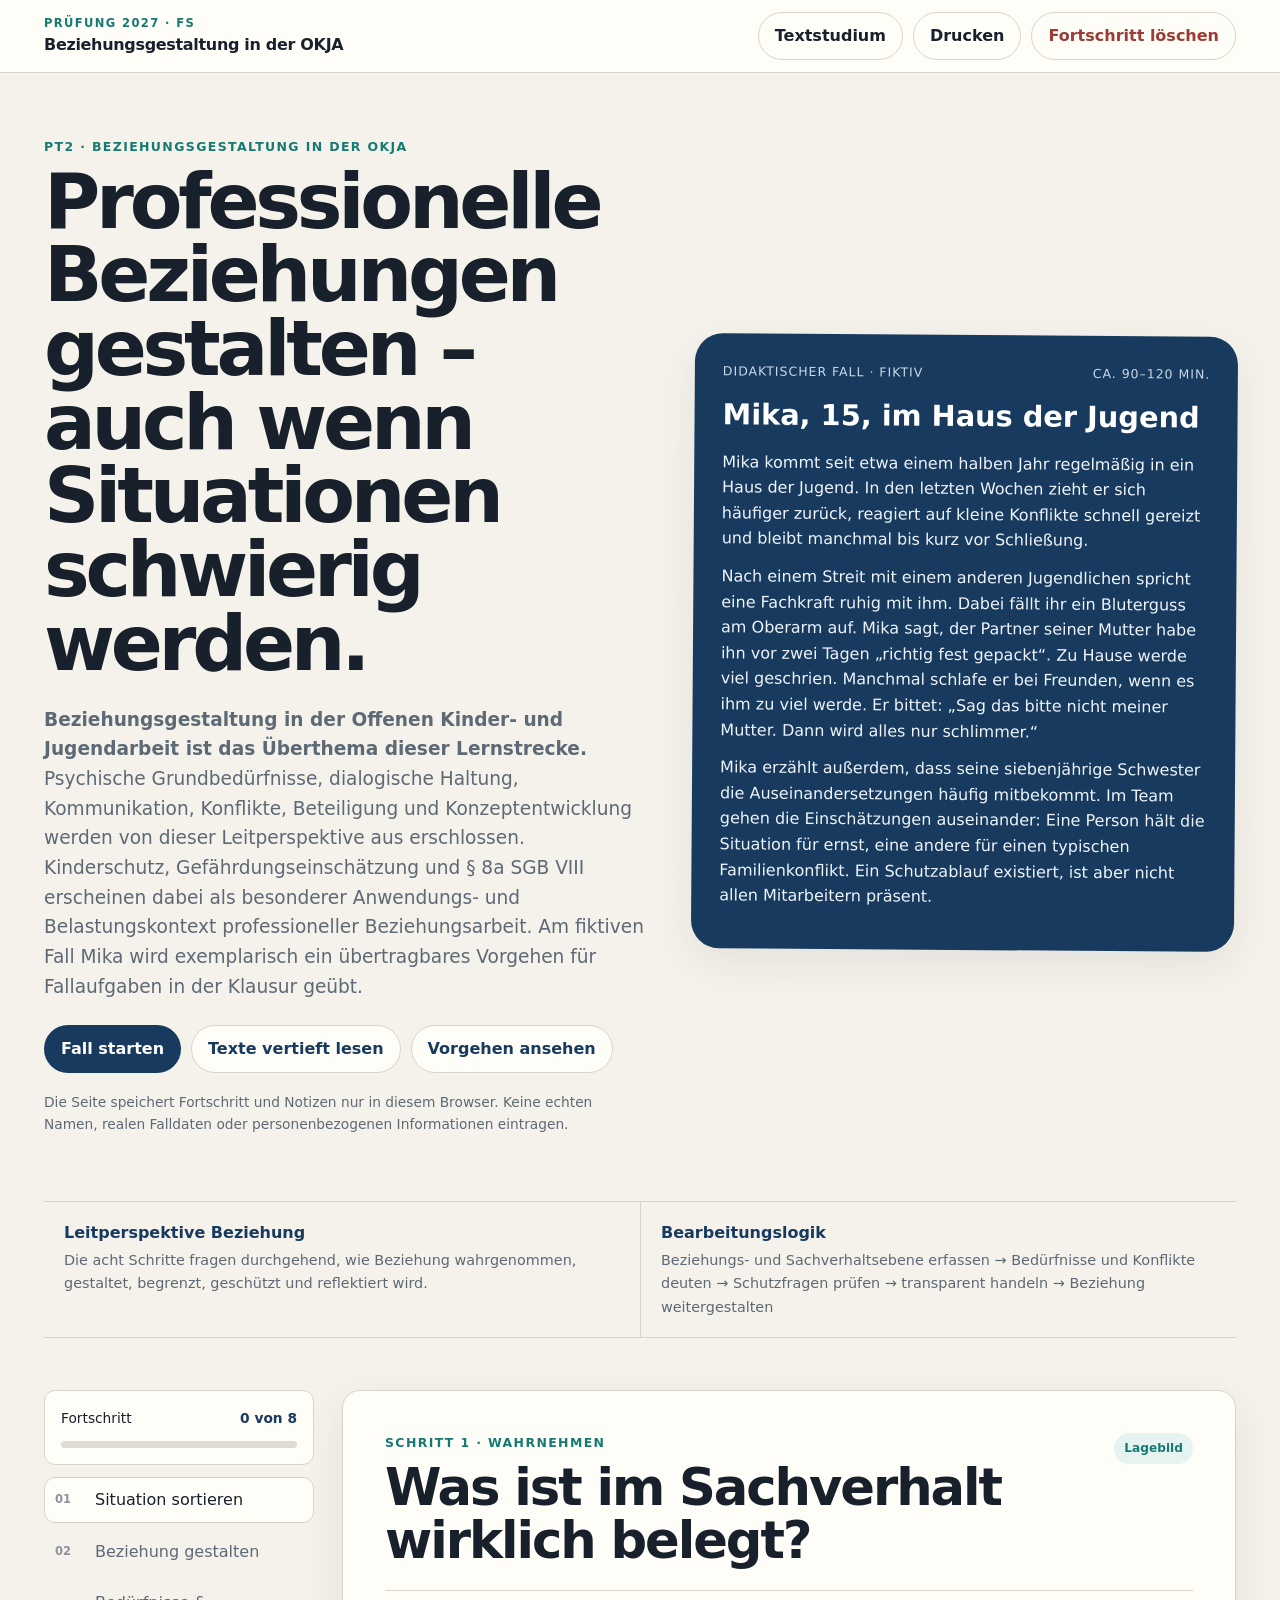
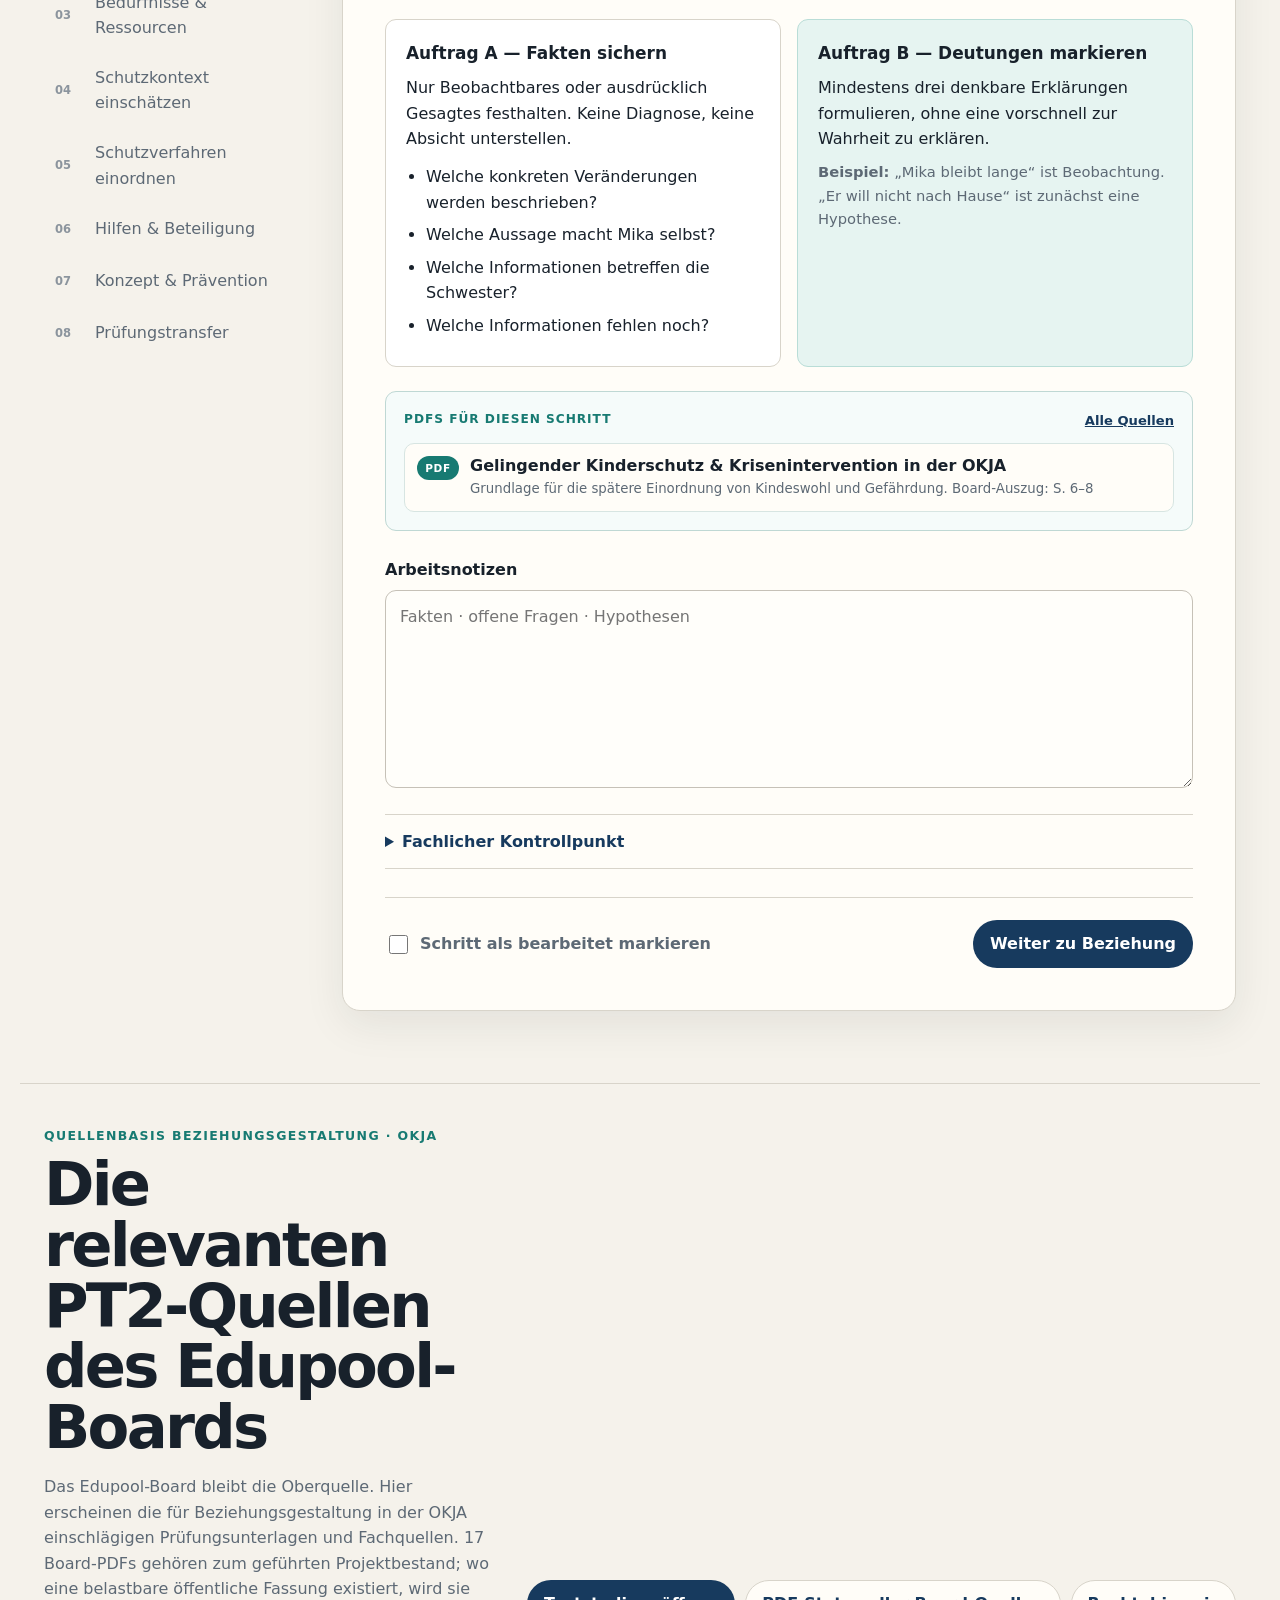
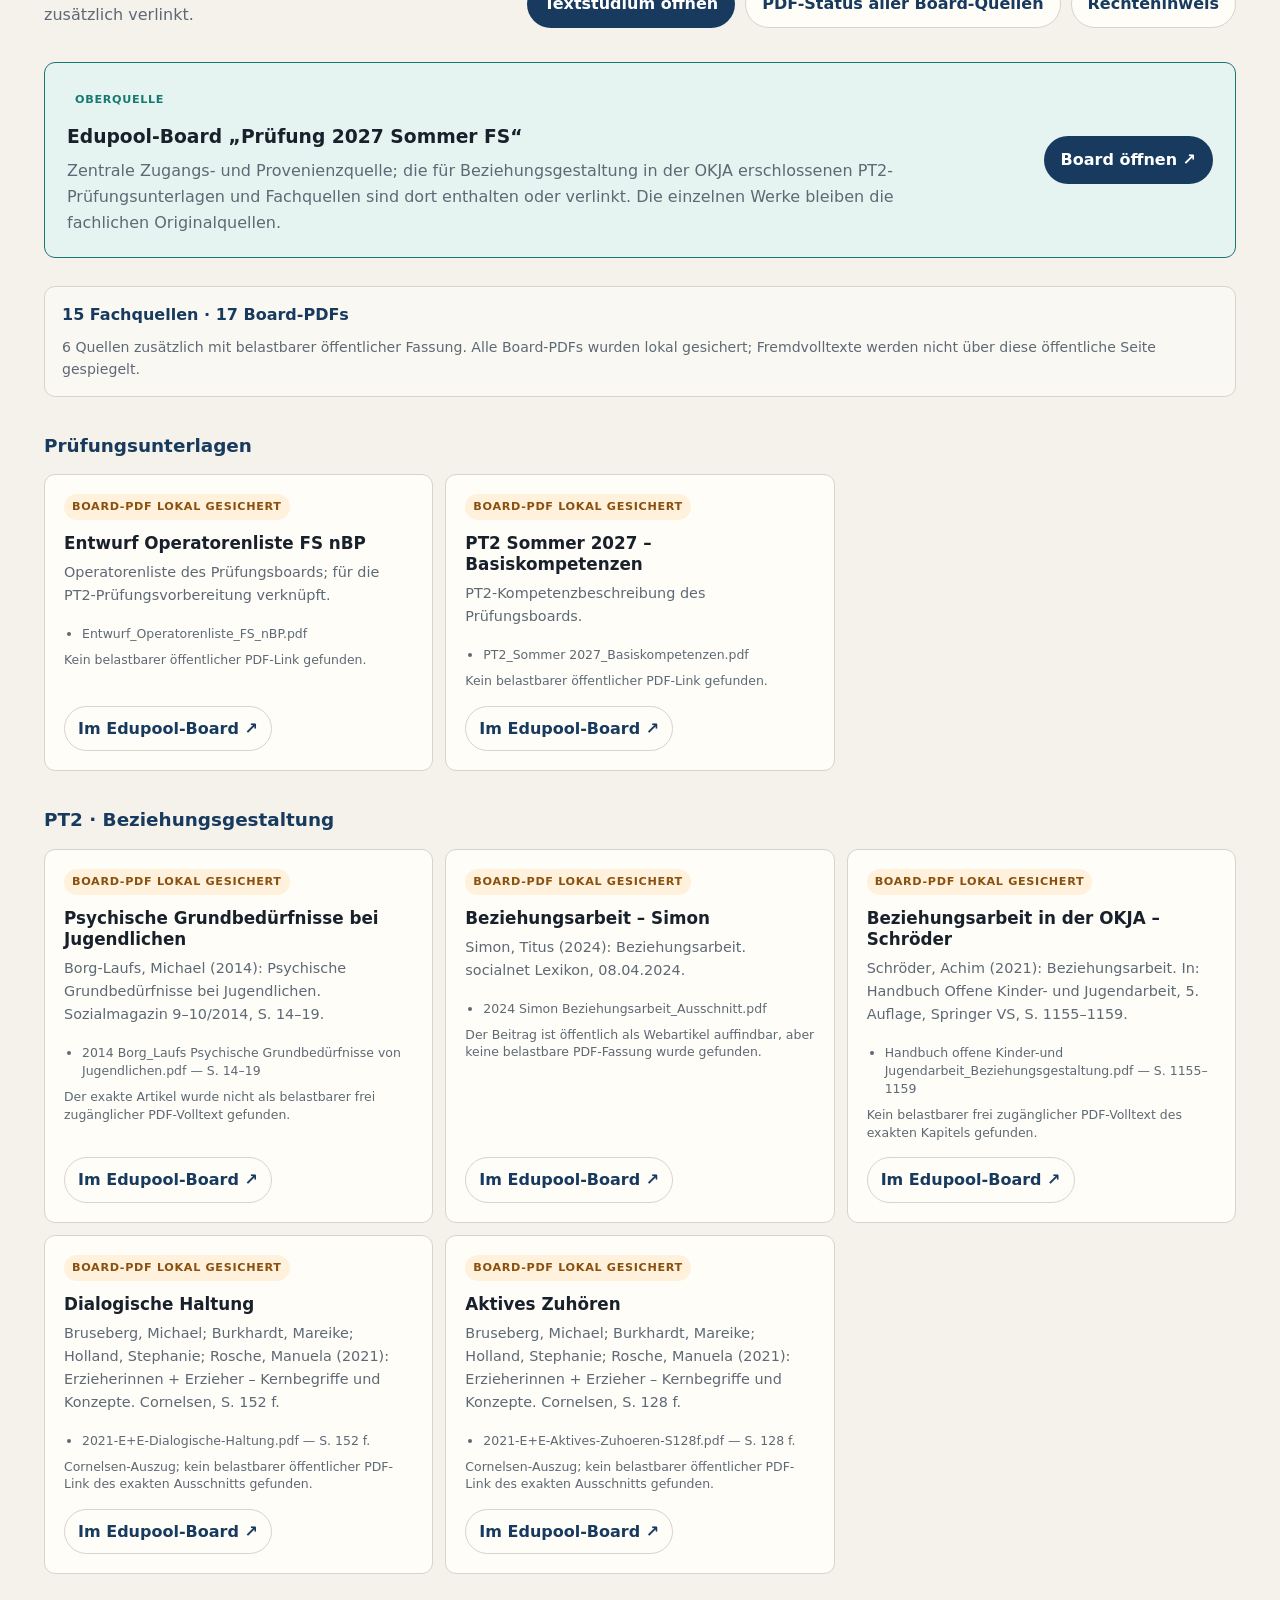
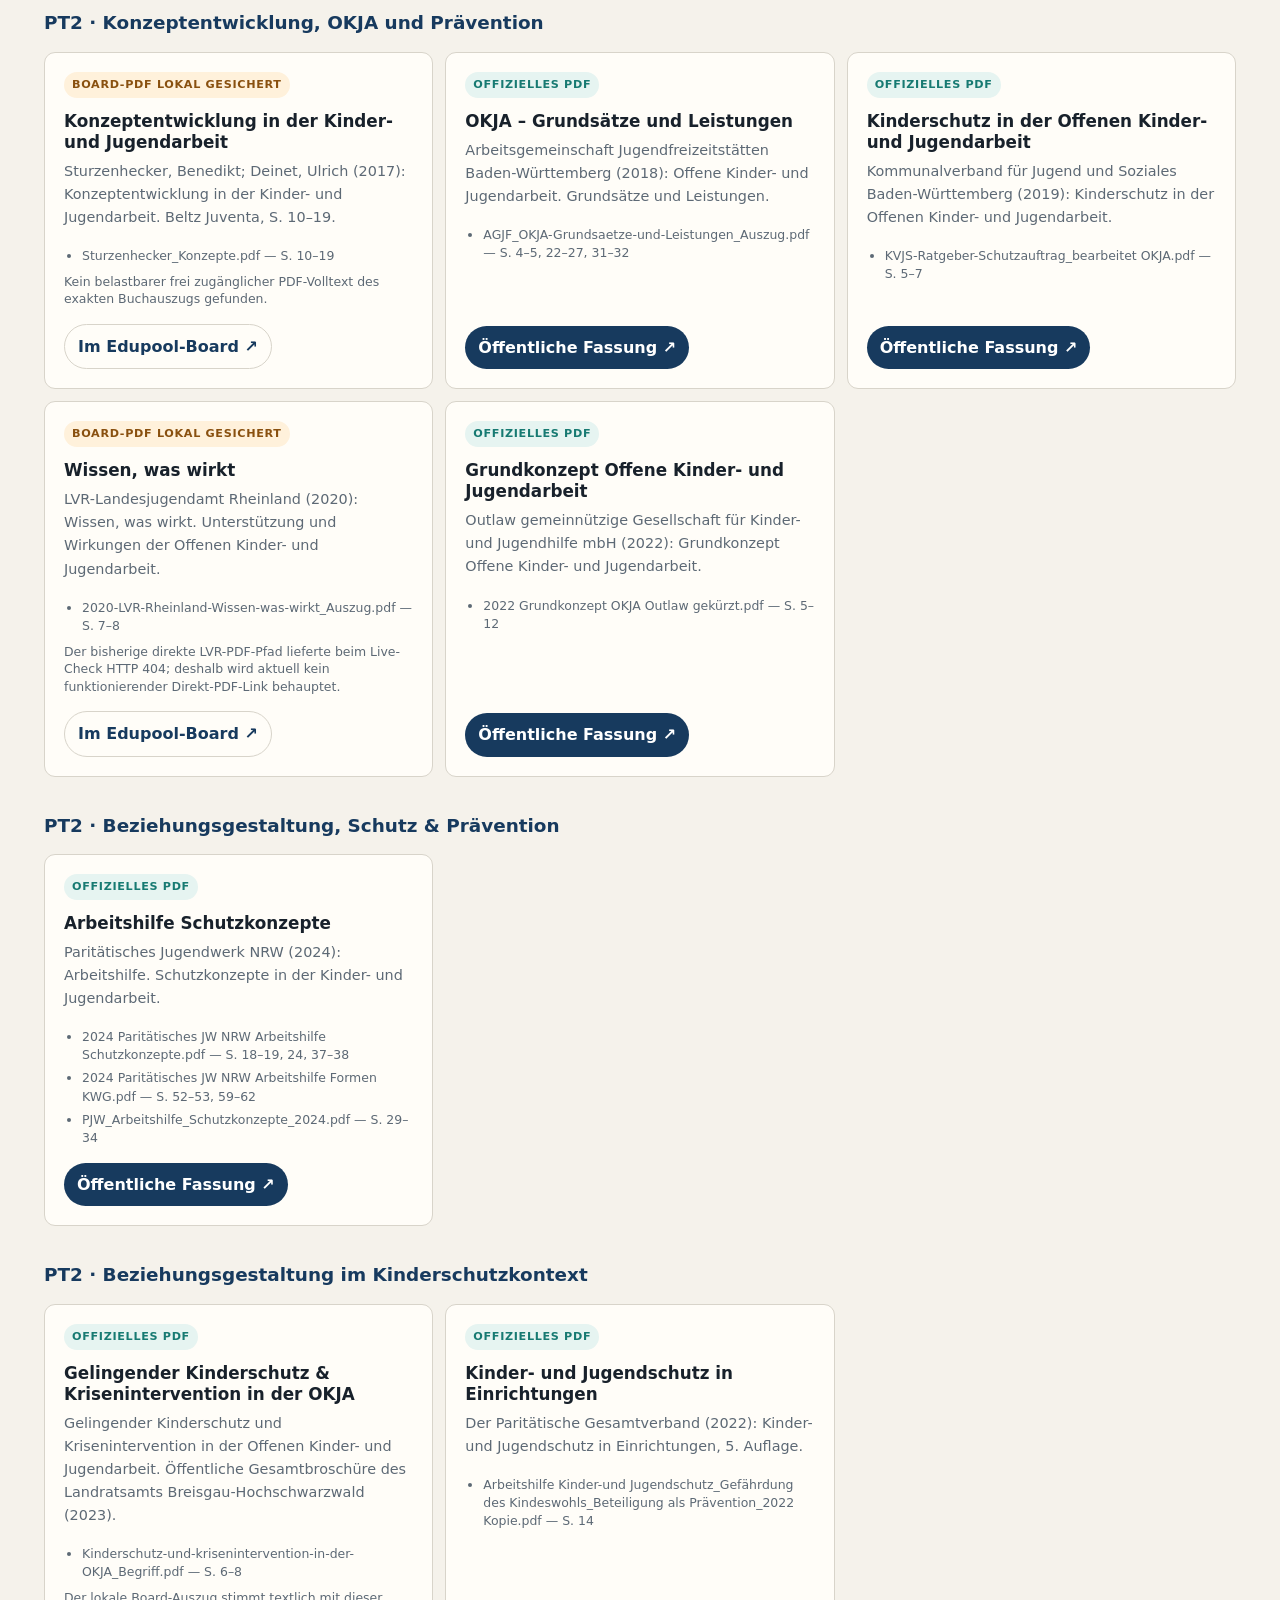
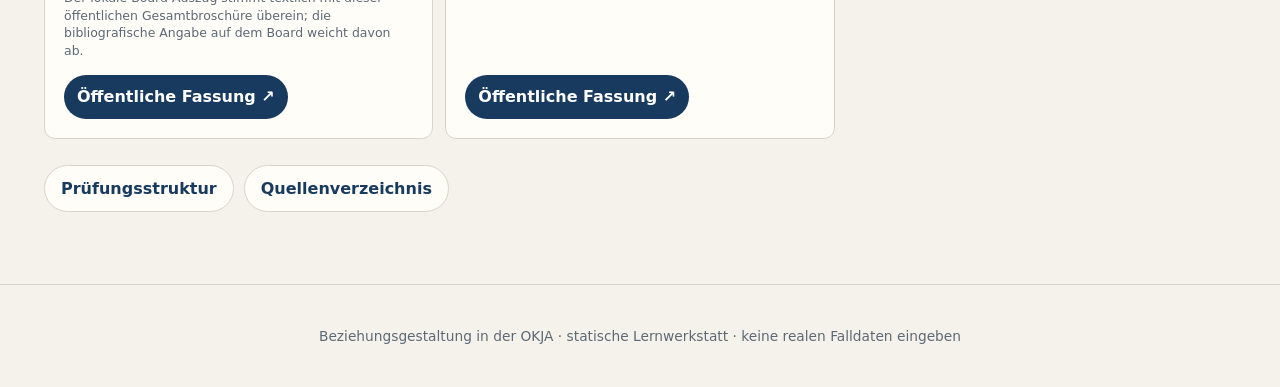
==== commit d82d8413: "Reframe project around Beziehungsgestaltung in der OKJA" ====
--- a/index.html
+++ b/index.html
@@ -3,8 +3,8 @@
 <head>
   <meta charset="utf-8">
   <meta name="viewport" content="width=device-width, initial-scale=1">
-  <meta name="description" content="Interaktive Lernstrecke zur Prüfungsvorbereitung: Kindeswohlgefährdung, Beziehungsgestaltung, § 8a SGB VIII und Konzeptentwicklung in der OKJA.">
-  <title>Fallwerkstatt Kindeswohlgefährdung</title>
+  <meta name="description" content="Interaktive Lernstrecke zur Prüfungsvorbereitung: Beziehungsgestaltung in der Offenen Kinder- und Jugendarbeit, psychische Grundbedürfnisse, Kommunikation, Konflikt, Konzeptentwicklung und Kinderschutz als Anwendungskontext.">
+  <title>Beziehungsgestaltung in der OKJA · Lernwerkstatt</title>
   <link rel="stylesheet" href="styles.css">
   <script defer src="app.js"></script>
 </head>
@@ -13,9 +13,9 @@
 
   <header class="site-header">
     <div class="header-inner">
-      <a class="brand" href="#start" aria-label="Fallwerkstatt Startseite">
+      <a class="brand" href="#start" aria-label="Lernwerkstatt Beziehungsgestaltung Startseite">
         <span class="brand-kicker">Prüfung 2027 · FS</span>
-        <span class="brand-title">Fallwerkstatt Kindeswohlgefährdung</span>
+        <span class="brand-title">Beziehungsgestaltung in der OKJA</span>
       </a>
       <div class="header-actions">
         <a class="button ghost" href="analyse.html">Textstudium</a>
@@ -28,11 +28,13 @@
   <main>
     <section class="hero" id="start">
       <div class="hero-copy">
-        <p class="eyebrow">Klausurtraining am exemplarischen Fall</p>
-        <h1>Nicht Stoff abhaken. Einen Klausurfall Schritt für Schritt bearbeiten.</h1>
+        <p class="eyebrow">PT2 · Beziehungsgestaltung in der OKJA</p>
+        <h1>Professionelle Beziehungen gestalten – auch wenn Situationen schwierig werden.</h1>
         <p class="lead">
-          Diese Lernstrecke verbindet Beziehungsgestaltung, psychische Grundbedürfnisse,
-          Gefährdungseinschätzung, § 8a SGB VIII, Hilfen, Beteiligung und Schutzkonzept.
+          <strong>Beziehungsgestaltung in der Offenen Kinder- und Jugendarbeit ist das Überthema dieser Lernstrecke.</strong>
+          Psychische Grundbedürfnisse, dialogische Haltung, Kommunikation, Konflikte, Beteiligung und Konzeptentwicklung
+          werden von dieser Leitperspektive aus erschlossen. Kinderschutz, Gefährdungseinschätzung und § 8a SGB VIII
+          erscheinen dabei als besonderer Anwendungs- und Belastungskontext professioneller Beziehungsarbeit.
           Am fiktiven Fall Mika wird exemplarisch ein übertragbares Vorgehen für Fallaufgaben in der Klausur geübt.
         </p>
         <div class="hero-actions">
@@ -75,12 +77,12 @@
 
     <section class="exam-strip" id="ablauf" aria-label="Exemplarisches Vorgehen für die Klausur">
       <div>
-        <strong>Klausurtraining</strong>
-        <span>Die acht Schritte zeigen ein mögliches Vorgehen bei einer Fallaufgabe. Sie sind kein starres Schema.</span>
+        <strong>Leitperspektive Beziehung</strong>
+        <span>Die acht Schritte fragen durchgehend, wie Beziehung wahrgenommen, gestaltet, begrenzt, geschützt und reflektiert wird.</span>
       </div>
       <div>
         <strong>Bearbeitungslogik</strong>
-        <span>Sachverhalt erfassen → fachlich einordnen → abwägen → begründete Handlung ableiten</span>
+        <span>Beziehungs- und Sachverhaltsebene erfassen → Bedürfnisse und Konflikte deuten → Schutzfragen prüfen → transparent handeln → Beziehung weitergestalten</span>
       </div>
     </section>
 
@@ -101,8 +103,8 @@
             <li><button type="button" data-goto="1"><span>01</span> Situation sortieren</button></li>
             <li><button type="button" data-goto="2"><span>02</span> Beziehung gestalten</button></li>
             <li><button type="button" data-goto="3"><span>03</span> Bedürfnisse & Ressourcen</button></li>
-            <li><button type="button" data-goto="4"><span>04</span> Gefährdung einschätzen</button></li>
-            <li><button type="button" data-goto="5"><span>05</span> § 8a-Verfahren</button></li>
+            <li><button type="button" data-goto="4"><span>04</span> Schutzkontext einschätzen</button></li>
+            <li><button type="button" data-goto="5"><span>05</span> Schutzverfahren einordnen</button></li>
             <li><button type="button" data-goto="6"><span>06</span> Hilfen & Beteiligung</button></li>
             <li><button type="button" data-goto="7"><span>07</span> Konzept & Prävention</button></li>
             <li><button type="button" data-goto="8"><span>08</span> Prüfungstransfer</button></li>
@@ -253,7 +255,7 @@
               <p class="step-kicker">Schritt 4 · Bewerten</p>
               <h2>Welche Anhaltspunkte sind gewichtig — und was bleibt offen?</h2>
             </div>
-            <span class="phase-badge">Gefährdungseinschätzung</span>
+            <span class="phase-badge">Kinderschutz als Anwendungskontext</span>
           </header>
 
           <div class="callout warning">
@@ -297,7 +299,7 @@
               <p class="step-kicker">Schritt 5 · Planen</p>
               <h2>Was verlangt der Schutzauftrag — und wer macht was?</h2>
             </div>
-            <span class="phase-badge">§ 8a SGB VIII</span>
+            <span class="phase-badge">Schutzverfahren · § 8a SGB VIII</span>
           </header>
 
           <div class="law-sequence" aria-label="Vereinfachte Verfahrenslogik">
@@ -451,7 +453,7 @@
             <h3>Abschlussauftrag</h3>
             <p>In 8–12 Sätzen eine zusammenhängende Antwort auf diese Prüfungsfrage formulieren:</p>
             <blockquote>
-              Wie kann die Fachkraft im Fall Mika beziehungsorientiert, kindeswohlbezogen und verfahrenssicher handeln und welche Konsequenzen ergeben sich für das Konzept der Einrichtung?
+              Wie kann die Fachkraft im Fall Mika die professionelle Beziehung bewusst gestalten, notwendige Schutzfragen transparent und verfahrenssicher bearbeiten und daraus Konsequenzen für Beziehungsgestaltung und Konzept der Einrichtung ableiten?
             </blockquote>
           </section>
 
@@ -495,12 +497,12 @@
     <section class="pdf-library" id="pdf-quellen">
       <div class="pdf-library-head">
         <div>
-          <p class="eyebrow">Vollständige Quellenbasis</p>
-          <h2>Alle Quellen des Edupool-Boards</h2>
+          <p class="eyebrow">Quellenbasis Beziehungsgestaltung · OKJA</p>
+          <h2>Die relevanten PT2-Quellen des Edupool-Boards</h2>
           <p>
-            Das Edupool-Board ist die Oberquelle. Hier erscheinen alle erfassten Fachquellen und Prüfungsunterlagen,
-            nicht nur Quellen mit frei zugänglicher PDF-Fassung. Die 24 Board-PDFs bleiben lokal gesichert; wo eine
-            belastbare öffentliche Fassung existiert, wird sie zusätzlich verlinkt.
+            Das Edupool-Board bleibt die Oberquelle. Hier erscheinen die für Beziehungsgestaltung in der OKJA
+            einschlägigen Prüfungsunterlagen und Fachquellen. 17 Board-PDFs gehören zum geführten Projektbestand;
+            wo eine belastbare öffentliche Fassung existiert, wird sie zusätzlich verlinkt.
           </p>
         </div>
         <div class="source-actions">
@@ -526,9 +528,9 @@
   </main>
 
   <footer class="site-footer">
-    <p>Fallwerkstatt Kindeswohlgefährdung · statische Lernseite · keine realen Falldaten eingeben</p>
+    <p>Beziehungsgestaltung in der OKJA · statische Lernwerkstatt · keine realen Falldaten eingeben</p>
   </footer>
 
   <div class="toast" id="toast" role="status" aria-live="polite" hidden></div>
 </body>
-</html>
+</html>
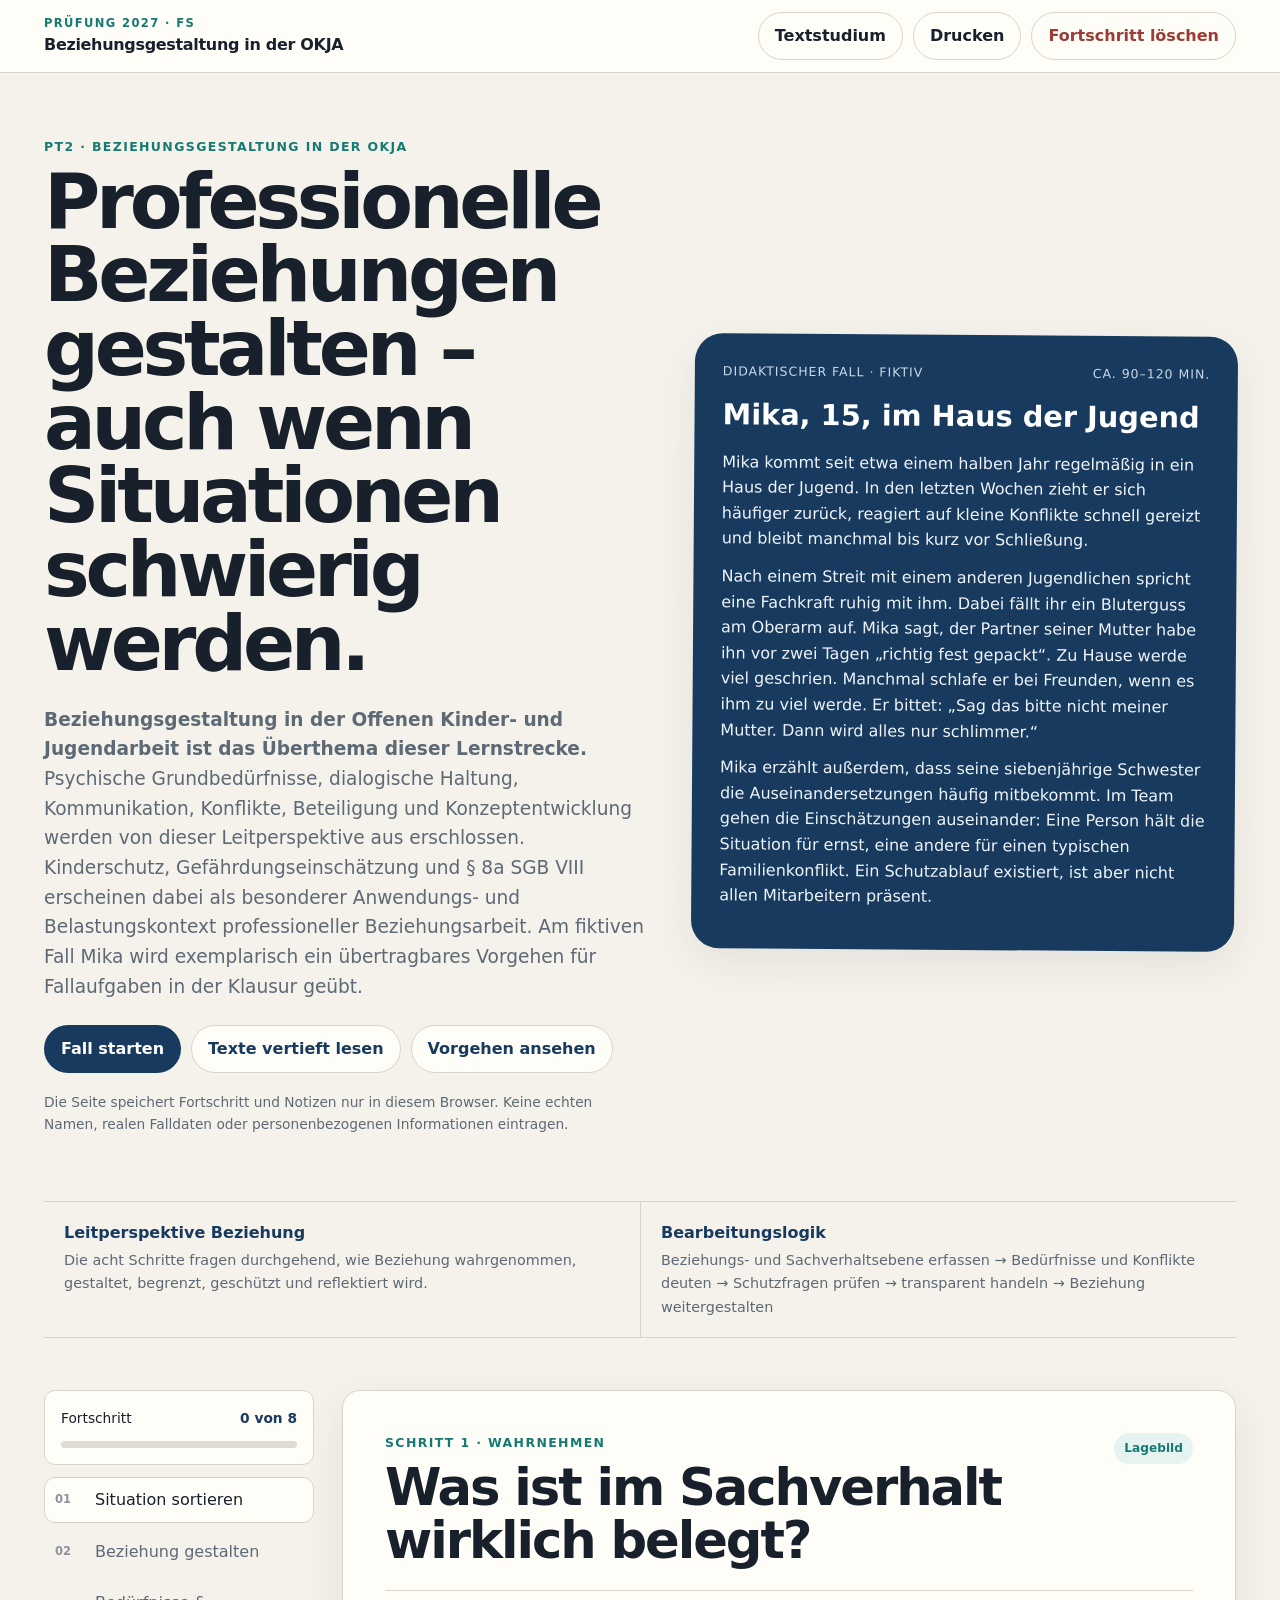
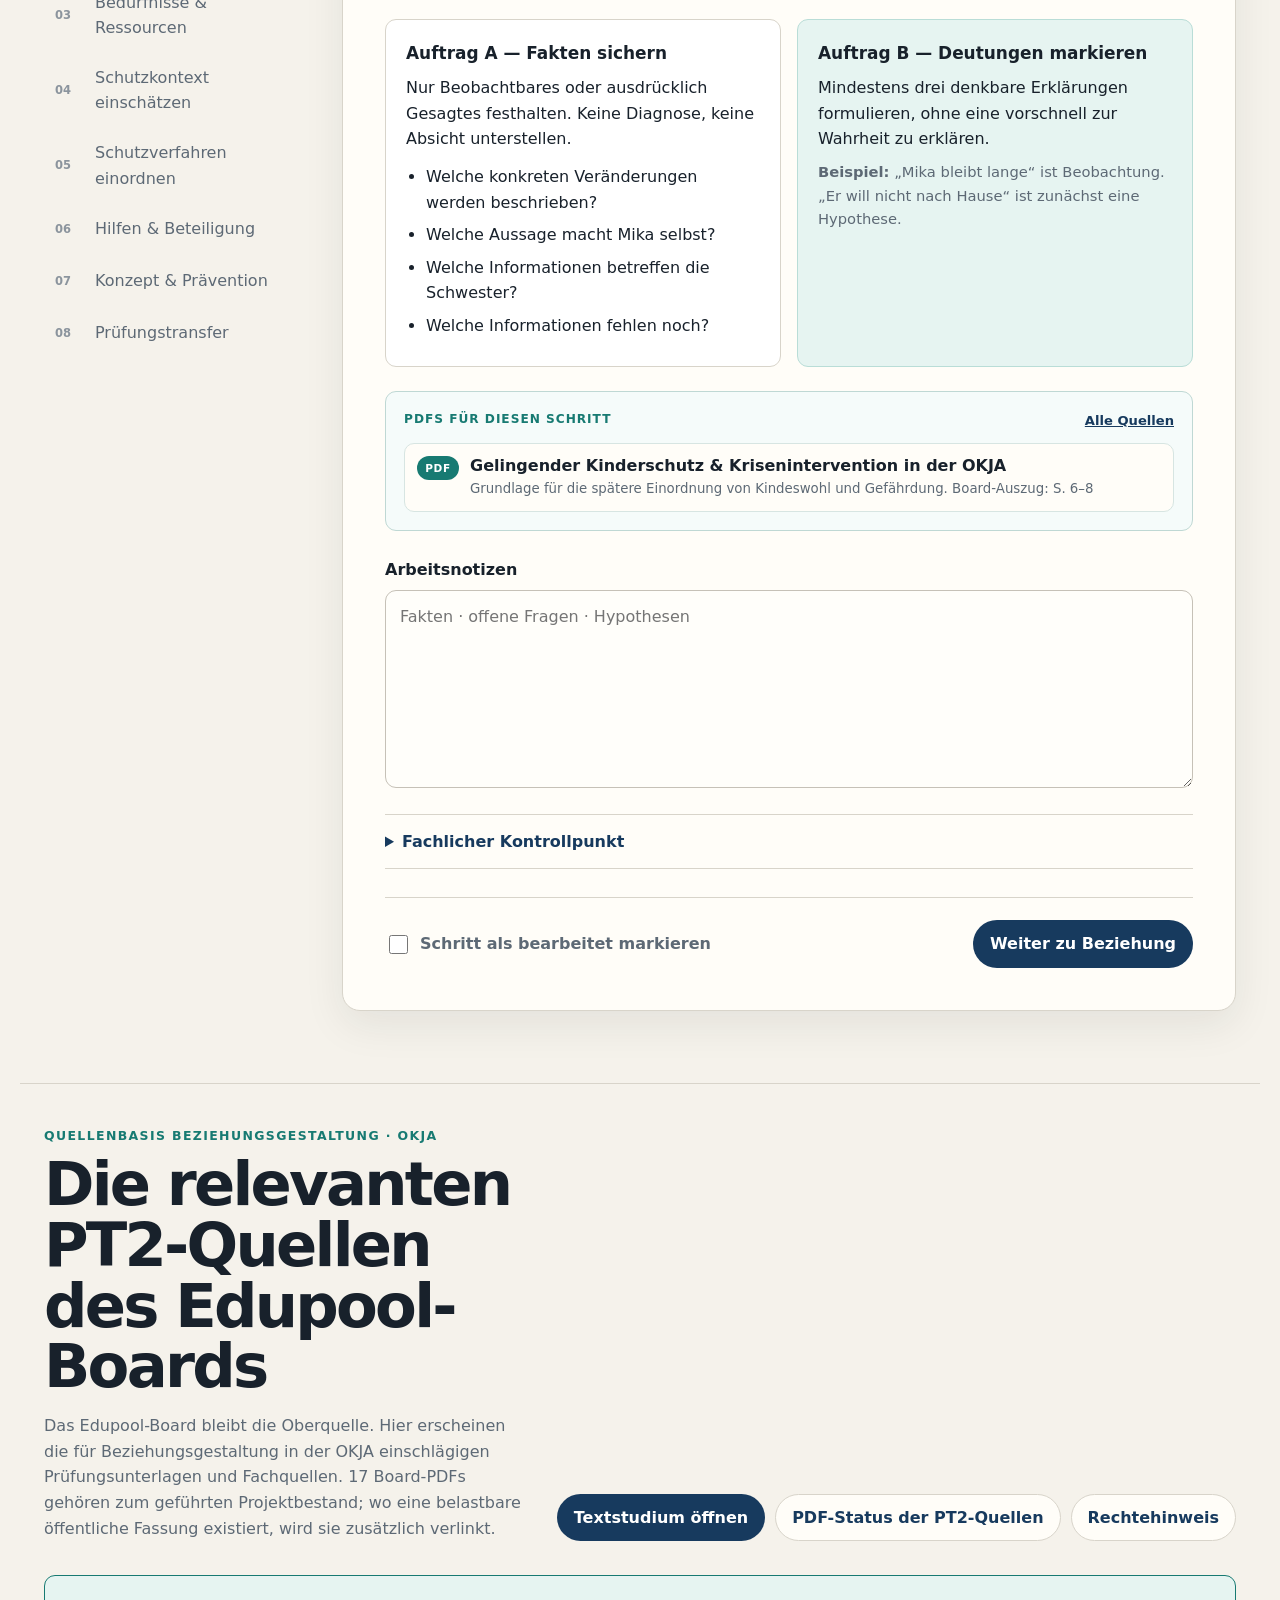
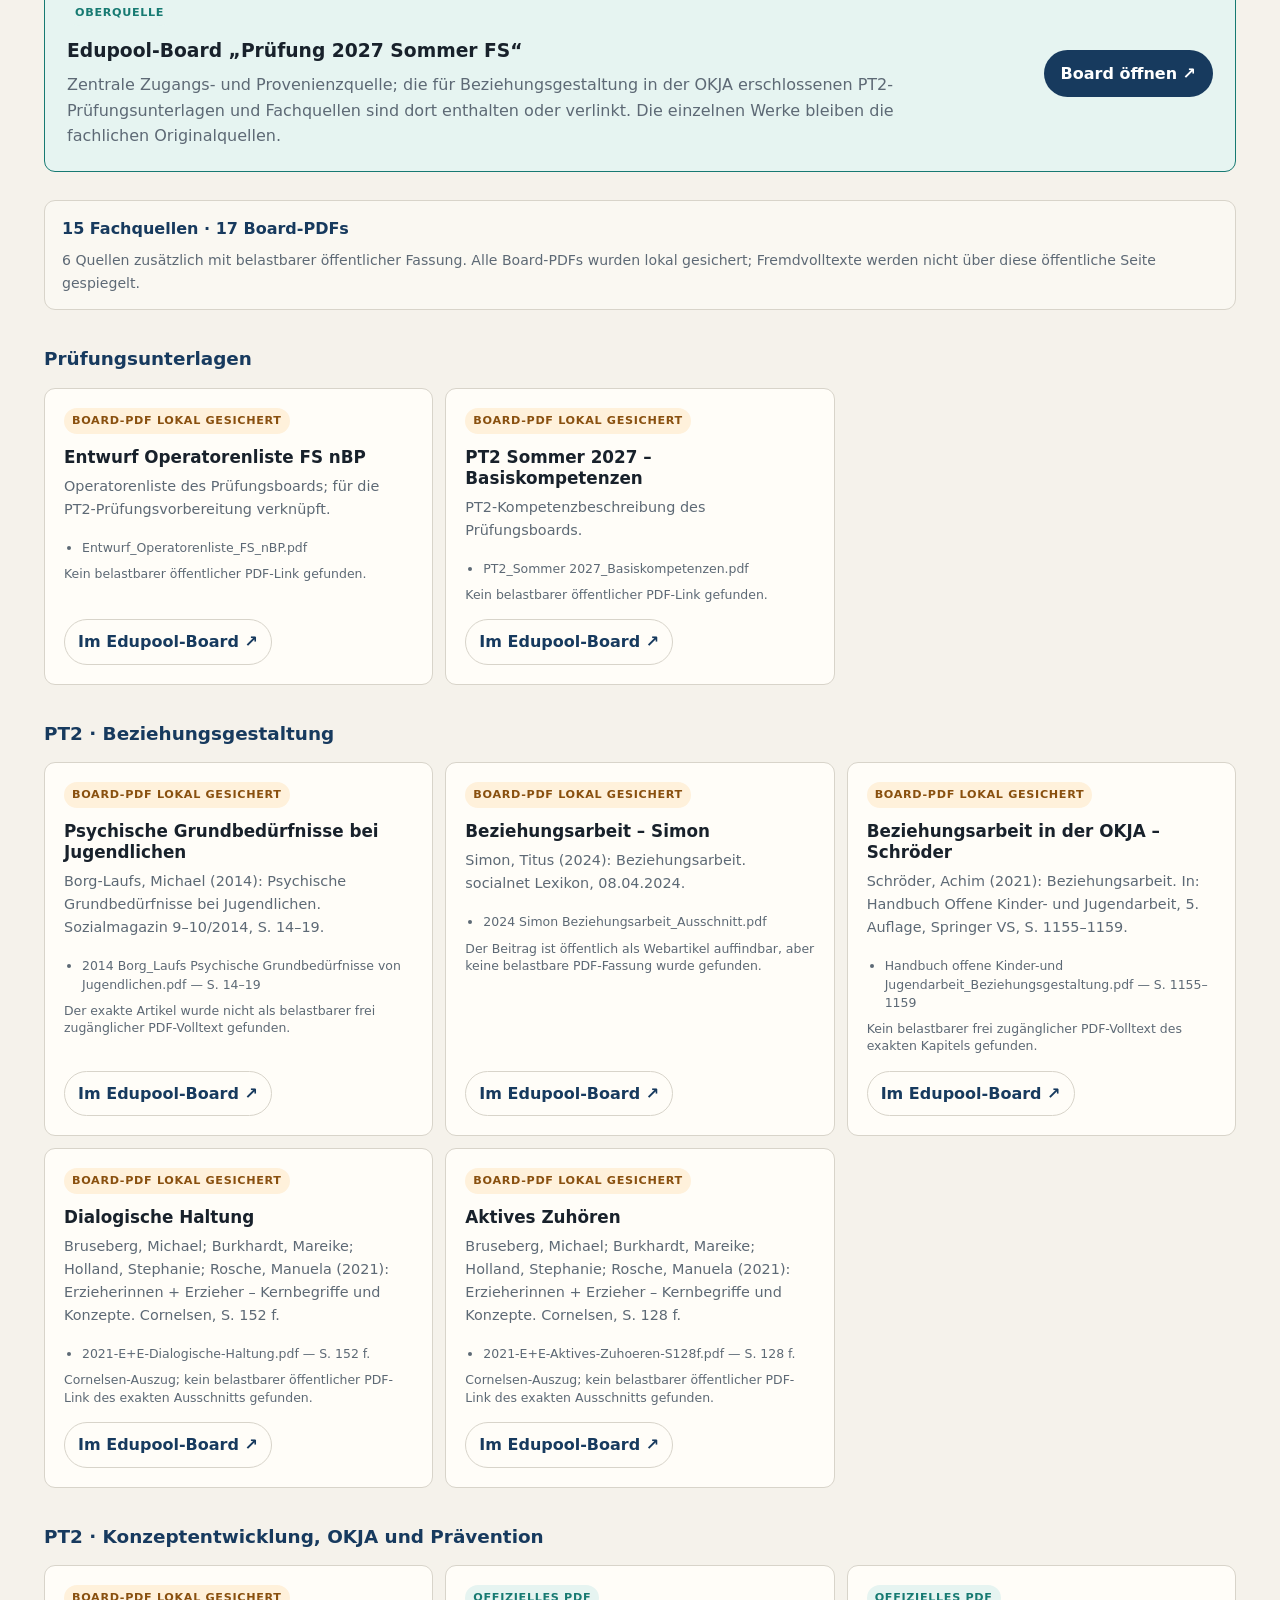
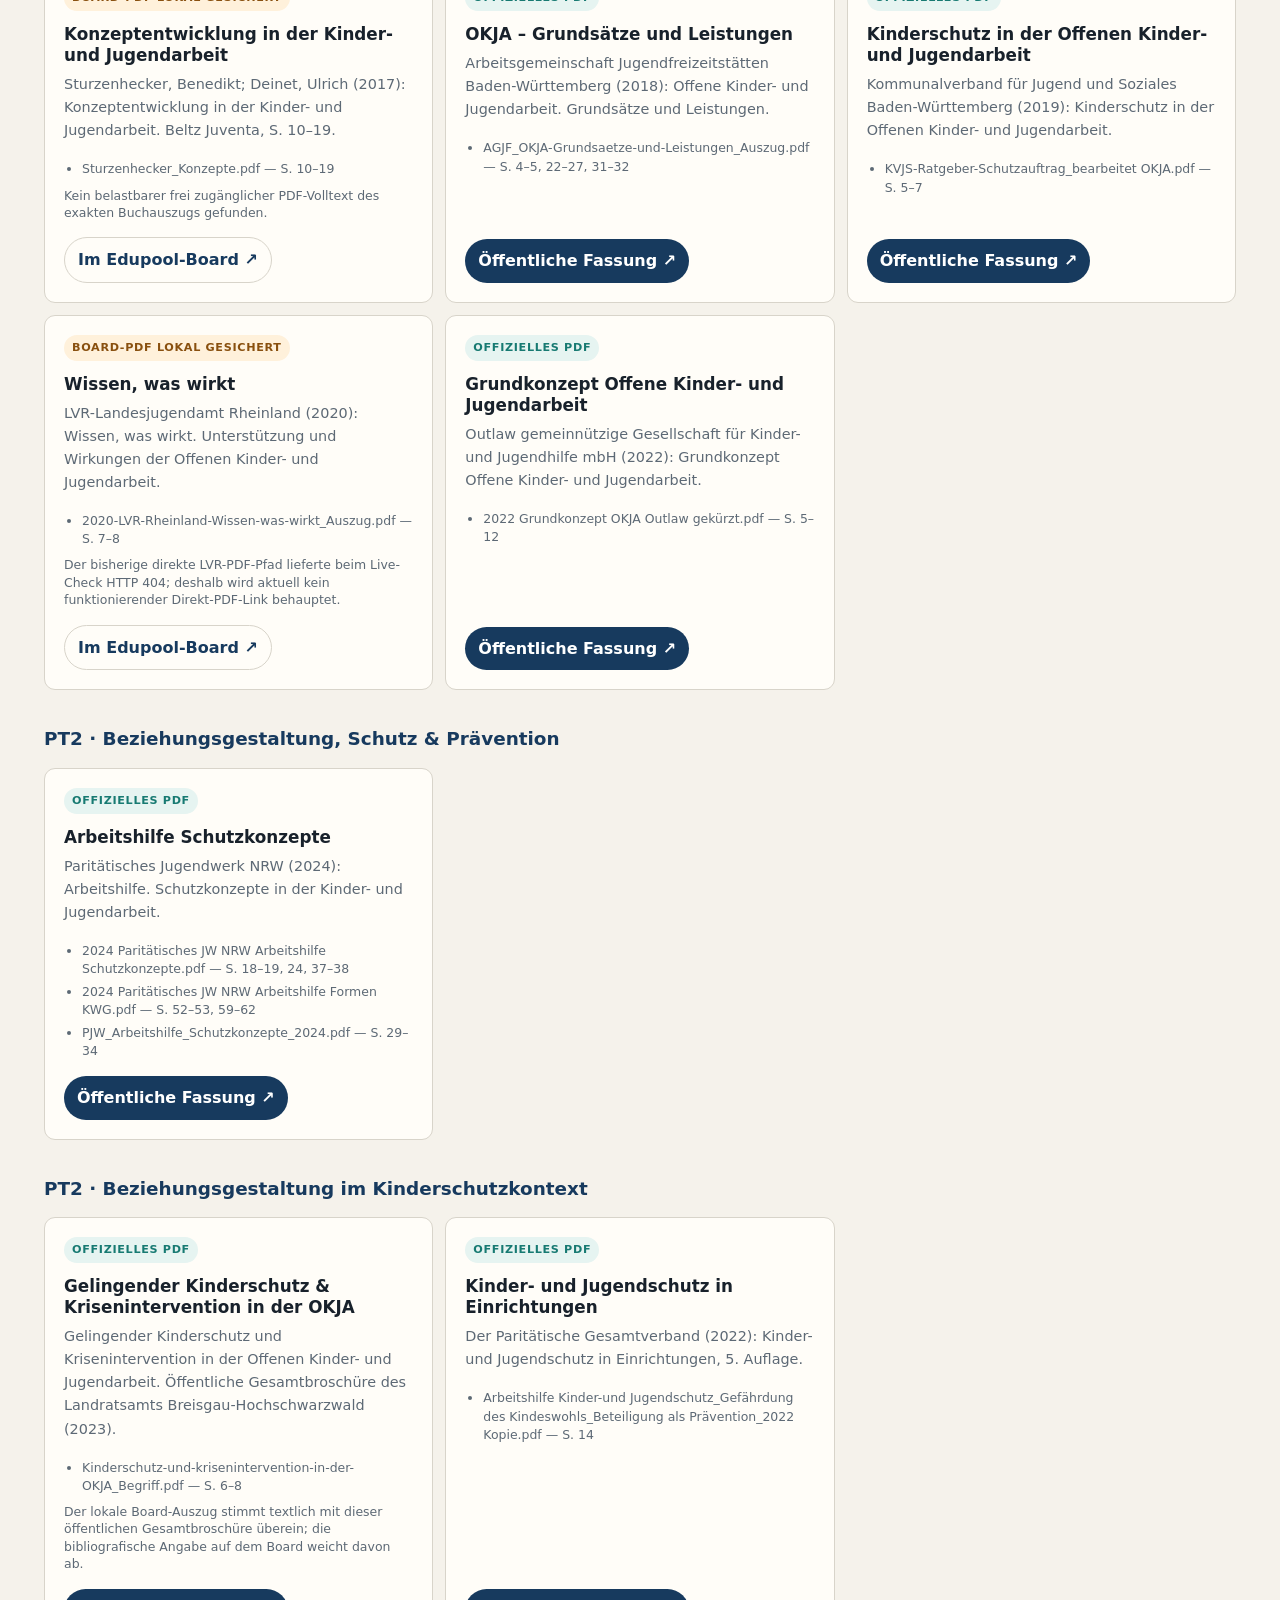
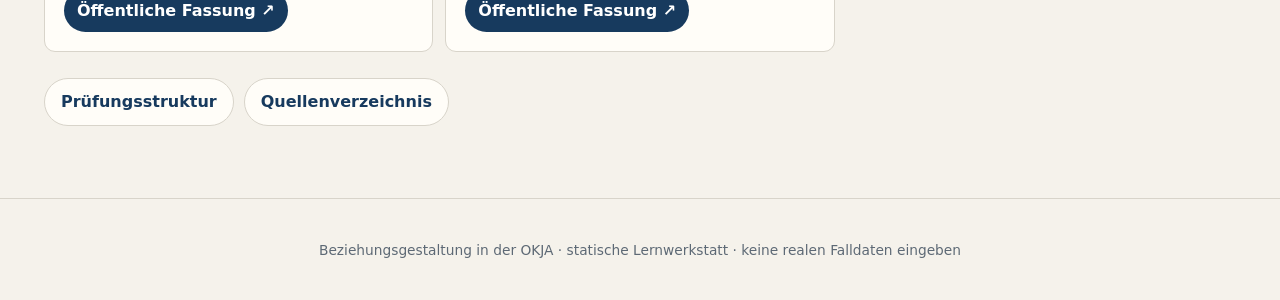
==== commit 76e88f9e: "Clarify focused PT2 source status" ====
--- a/index.html
+++ b/index.html
@@ -507,7 +507,7 @@
         </div>
         <div class="source-actions">
           <a class="button primary" href="analyse.html">Textstudium öffnen</a>
-          <a class="button secondary" href="quellen/pdf-quellen.md" target="_blank" rel="noreferrer">PDF-Status aller Board-Quellen</a>
+          <a class="button secondary" href="quellen/pdf-quellen.md" target="_blank" rel="noreferrer">PDF-Status der PT2-Quellen</a>
           <a class="button secondary" href="RECHTE.md" target="_blank" rel="noreferrer">Rechtehinweis</a>
         </div>
       </div>
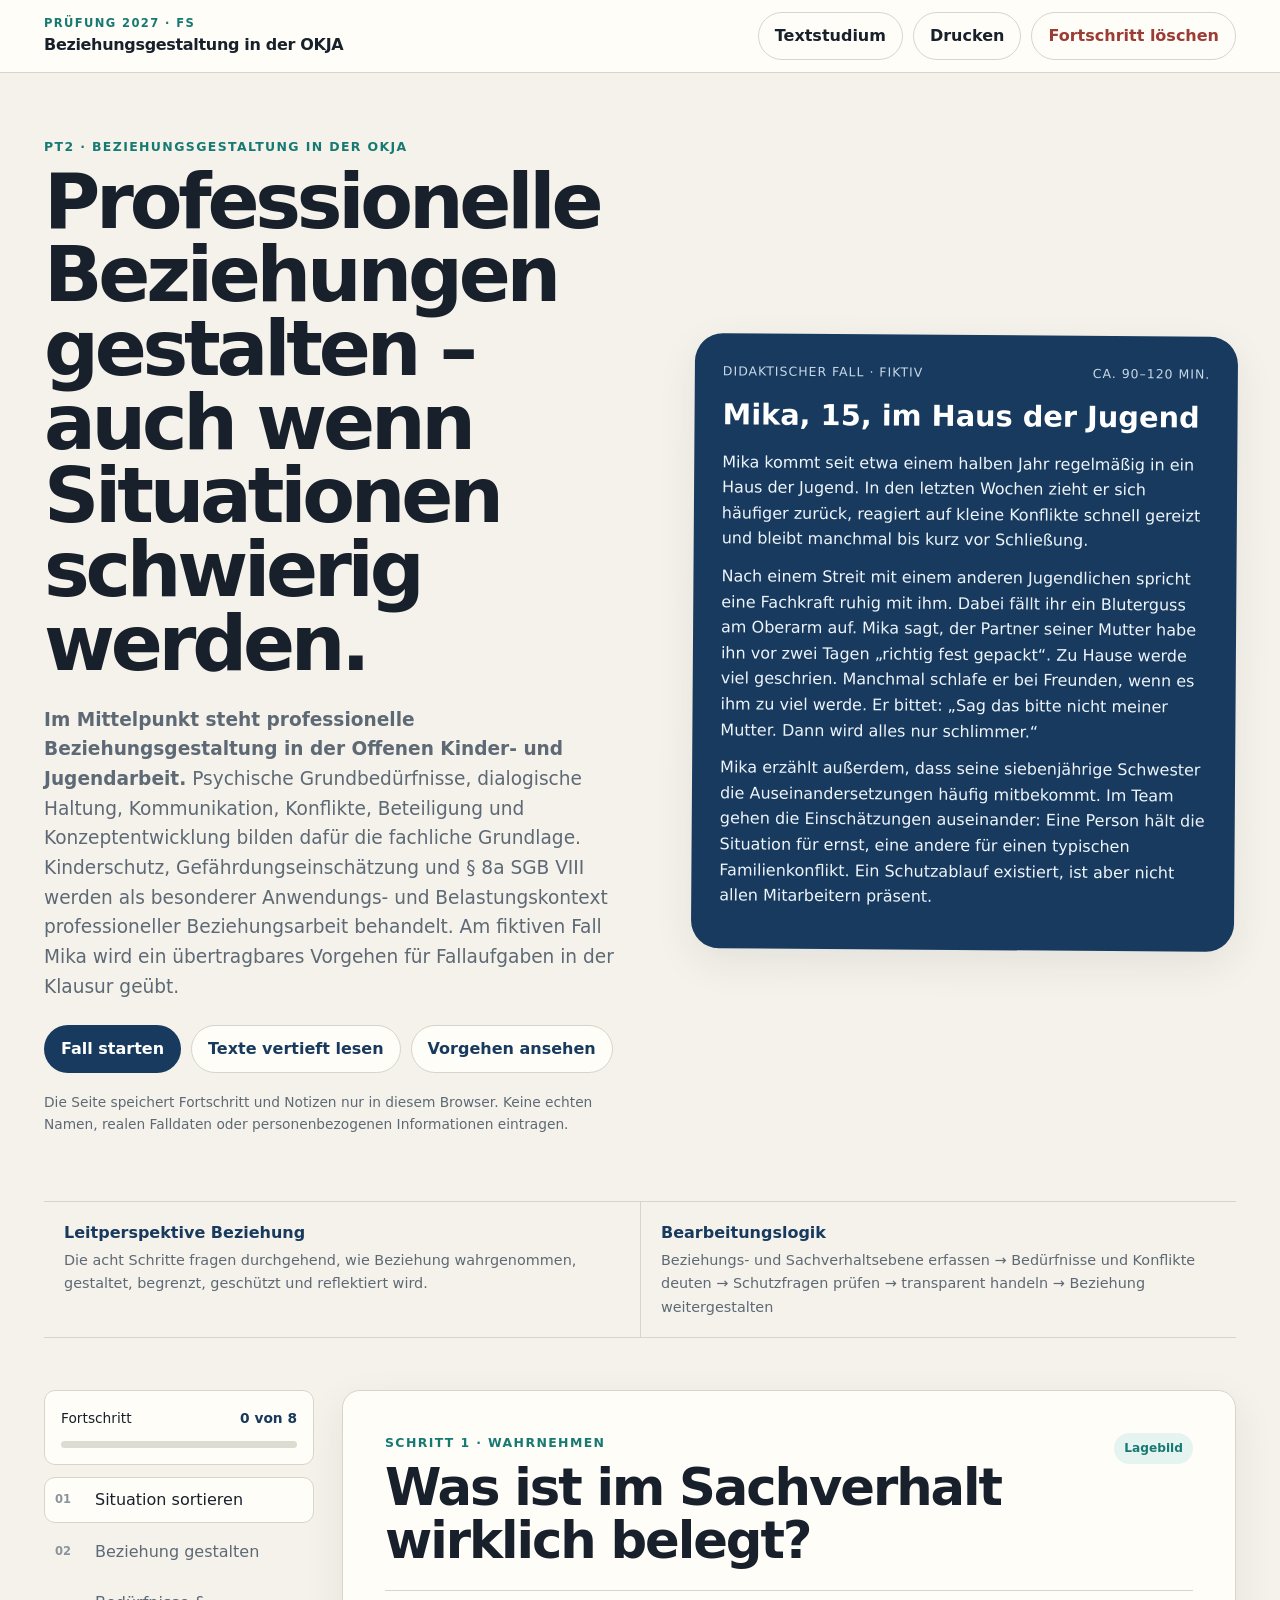
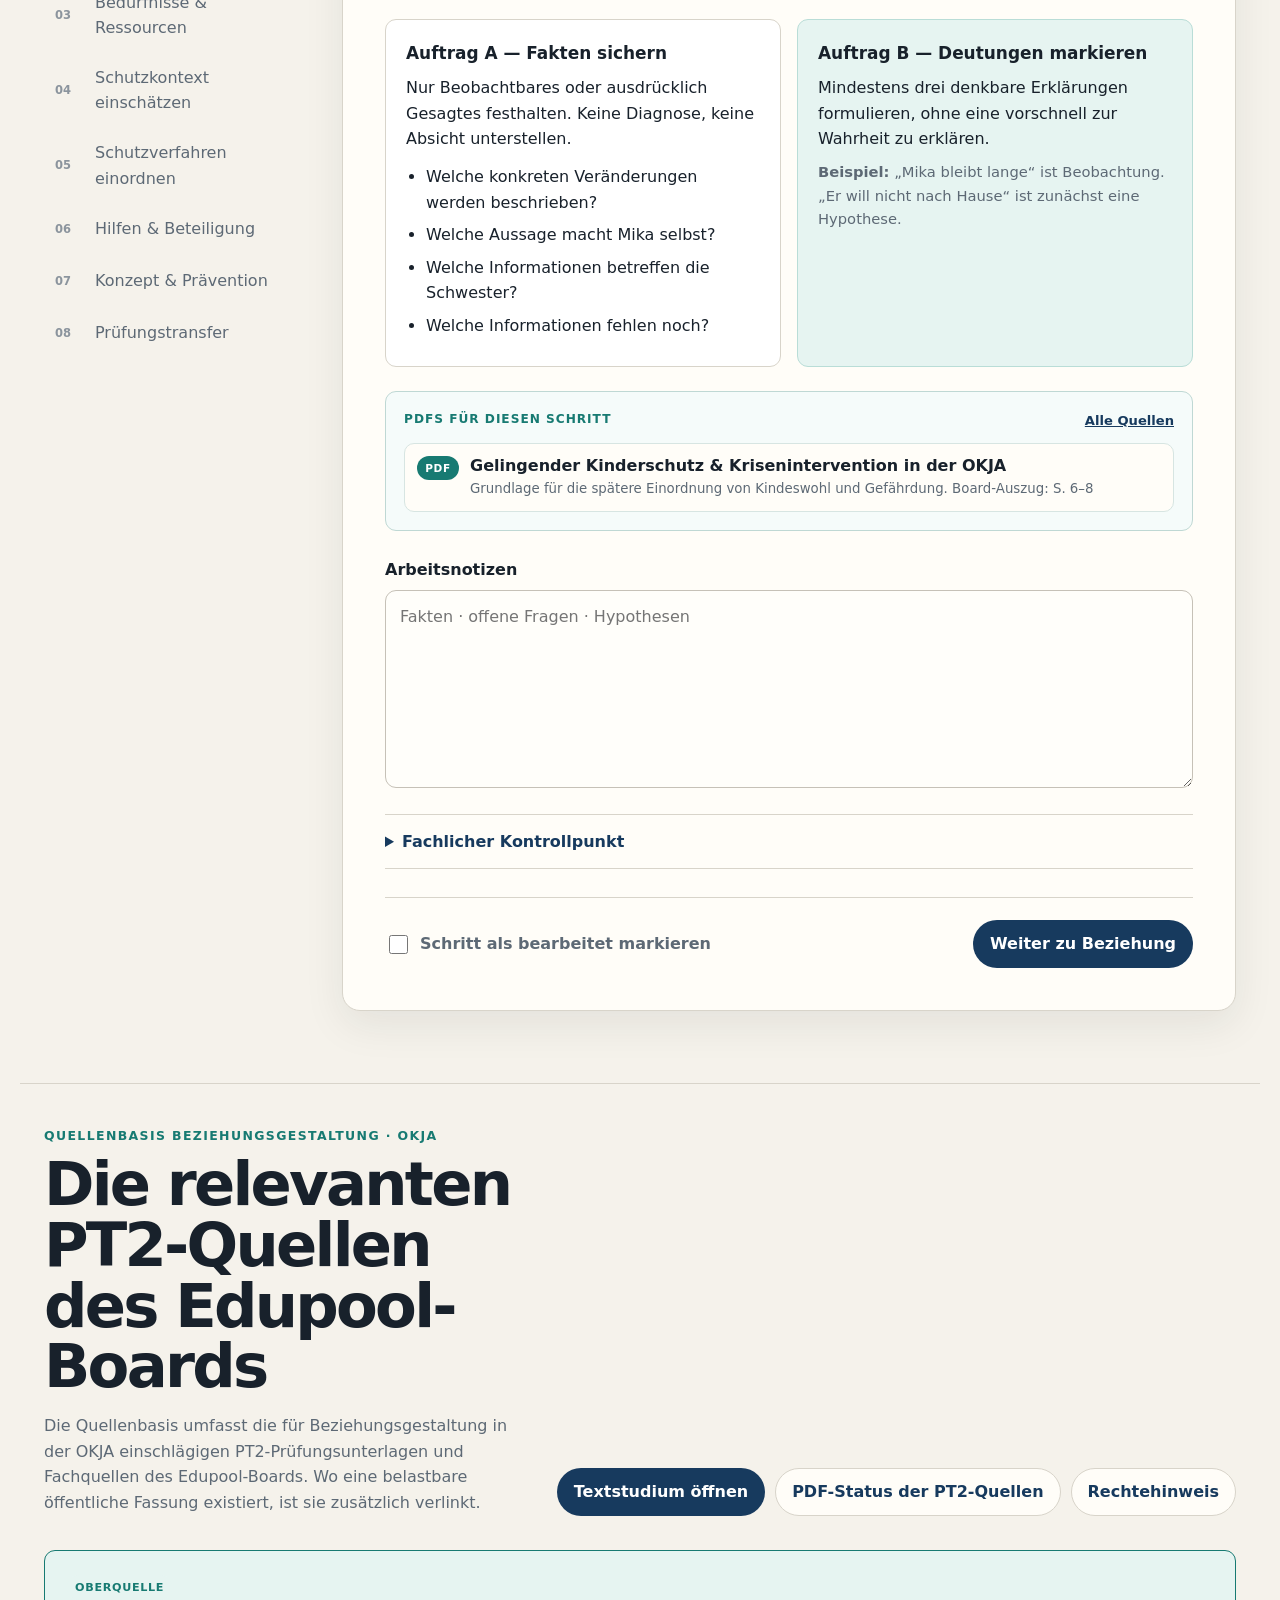
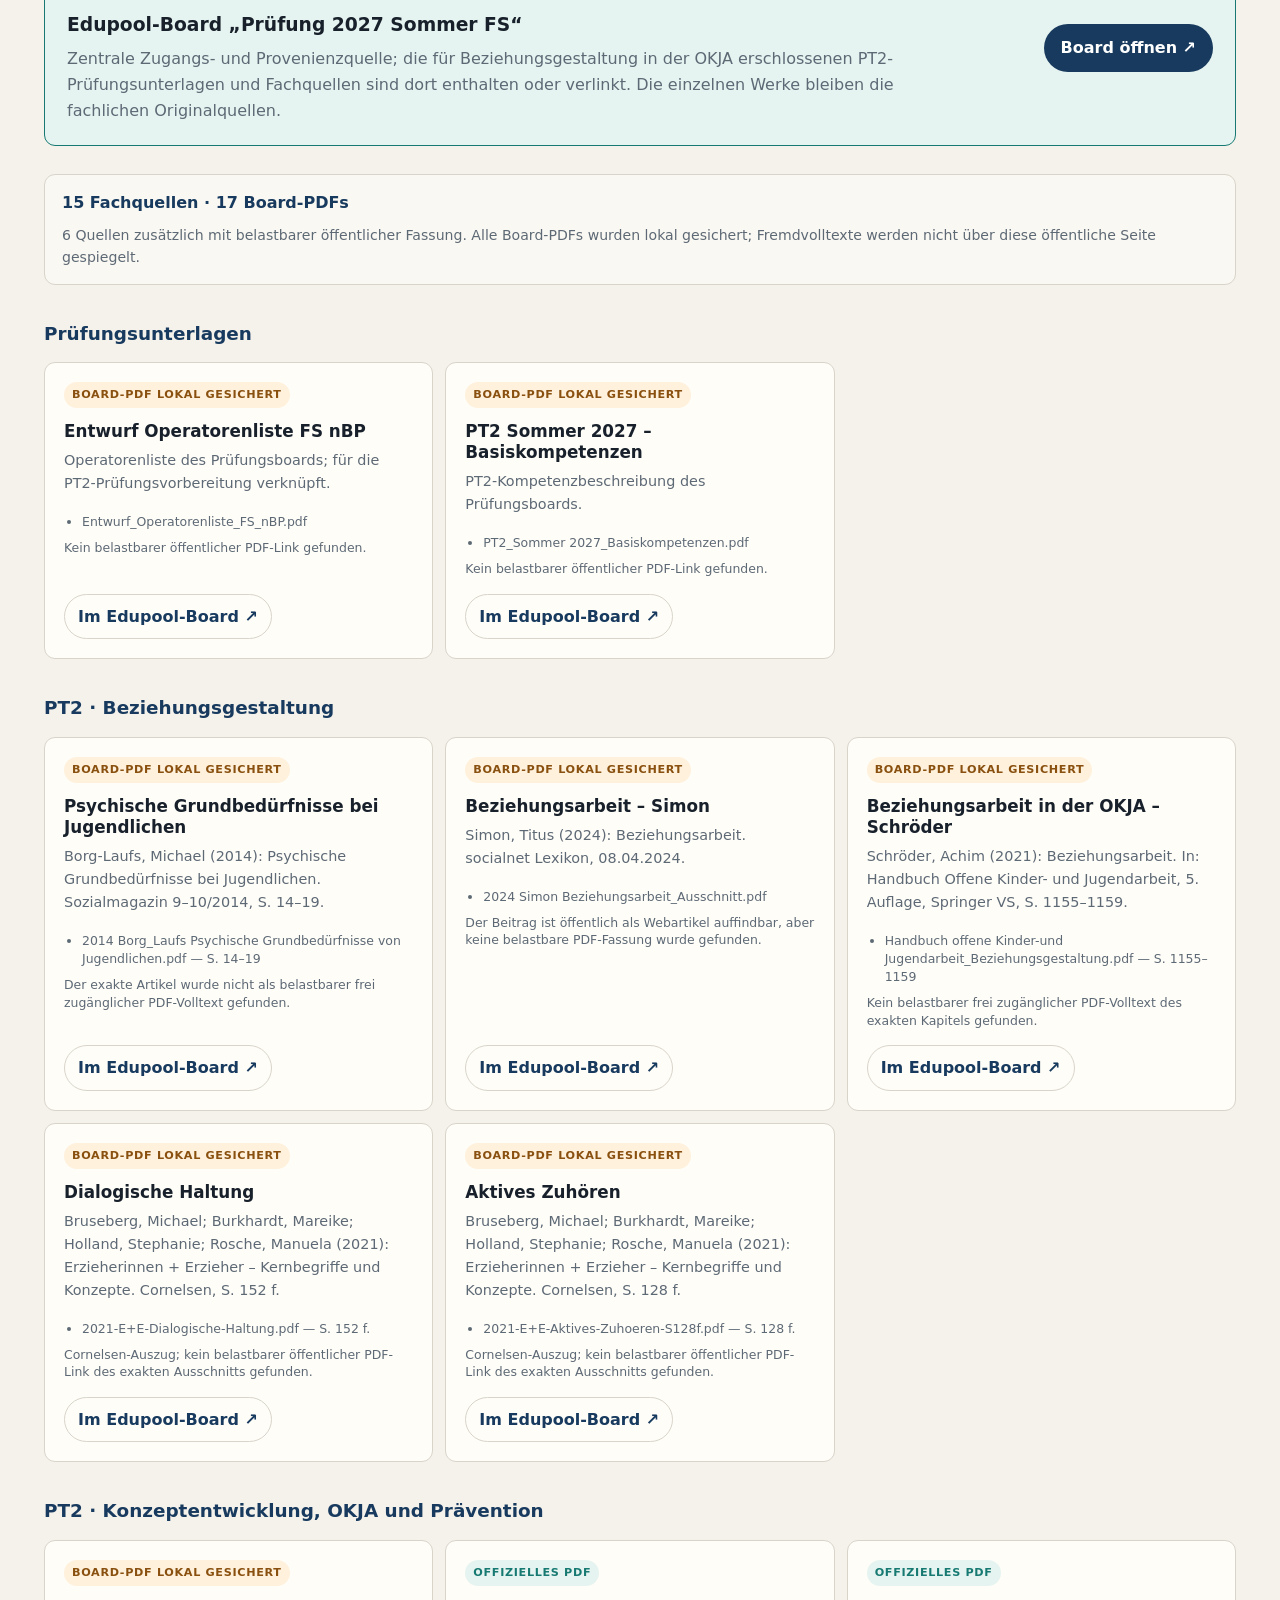
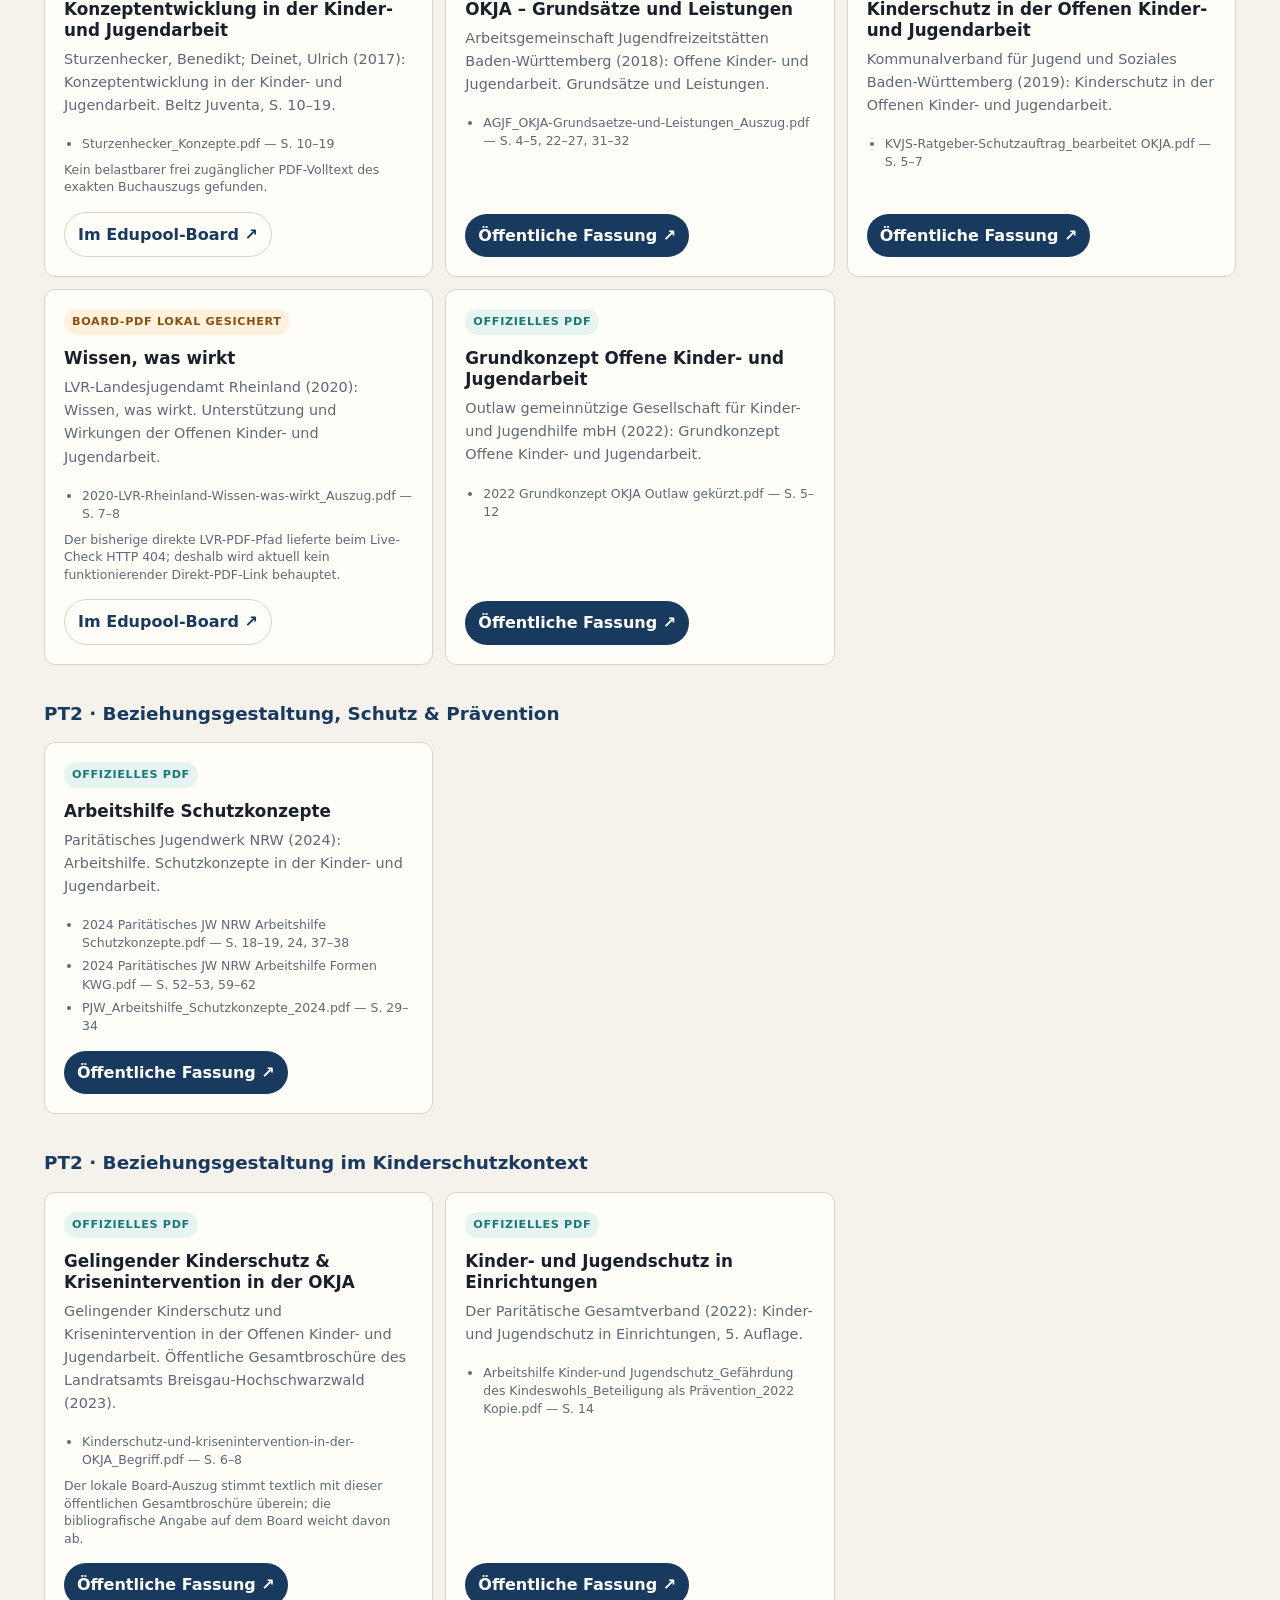
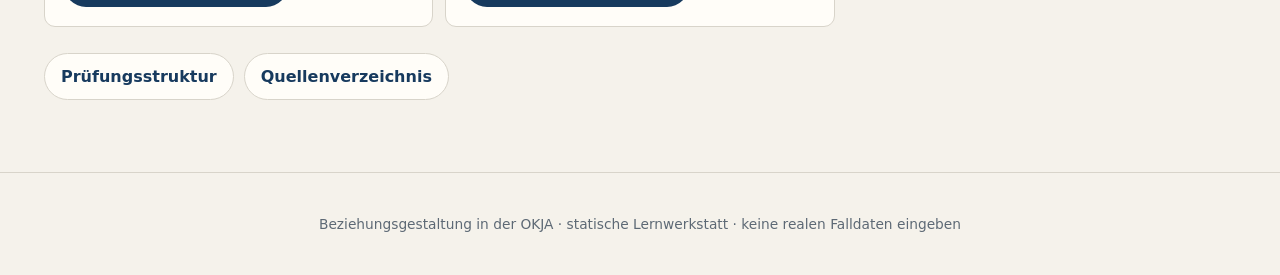
==== commit b1fc73d8: "Present website as finished learning product" ====
--- a/index.html
+++ b/index.html
@@ -31,11 +31,11 @@
         <p class="eyebrow">PT2 · Beziehungsgestaltung in der OKJA</p>
         <h1>Professionelle Beziehungen gestalten – auch wenn Situationen schwierig werden.</h1>
         <p class="lead">
-          <strong>Beziehungsgestaltung in der Offenen Kinder- und Jugendarbeit ist das Überthema dieser Lernstrecke.</strong>
+          <strong>Im Mittelpunkt steht professionelle Beziehungsgestaltung in der Offenen Kinder- und Jugendarbeit.</strong>
           Psychische Grundbedürfnisse, dialogische Haltung, Kommunikation, Konflikte, Beteiligung und Konzeptentwicklung
-          werden von dieser Leitperspektive aus erschlossen. Kinderschutz, Gefährdungseinschätzung und § 8a SGB VIII
-          erscheinen dabei als besonderer Anwendungs- und Belastungskontext professioneller Beziehungsarbeit.
-          Am fiktiven Fall Mika wird exemplarisch ein übertragbares Vorgehen für Fallaufgaben in der Klausur geübt.
+          bilden dafür die fachliche Grundlage. Kinderschutz, Gefährdungseinschätzung und § 8a SGB VIII werden als
+          besonderer Anwendungs- und Belastungskontext professioneller Beziehungsarbeit behandelt.
+          Am fiktiven Fall Mika wird ein übertragbares Vorgehen für Fallaufgaben in der Klausur geübt.
         </p>
         <div class="hero-actions">
           <button class="button primary" type="button" data-goto="1">Fall starten</button>
@@ -500,9 +500,8 @@
           <p class="eyebrow">Quellenbasis Beziehungsgestaltung · OKJA</p>
           <h2>Die relevanten PT2-Quellen des Edupool-Boards</h2>
           <p>
-            Das Edupool-Board bleibt die Oberquelle. Hier erscheinen die für Beziehungsgestaltung in der OKJA
-            einschlägigen Prüfungsunterlagen und Fachquellen. 17 Board-PDFs gehören zum geführten Projektbestand;
-            wo eine belastbare öffentliche Fassung existiert, wird sie zusätzlich verlinkt.
+            Die Quellenbasis umfasst die für Beziehungsgestaltung in der OKJA einschlägigen PT2-Prüfungsunterlagen
+            und Fachquellen des Edupool-Boards. Wo eine belastbare öffentliche Fassung existiert, ist sie zusätzlich verlinkt.
           </p>
         </div>
         <div class="source-actions">
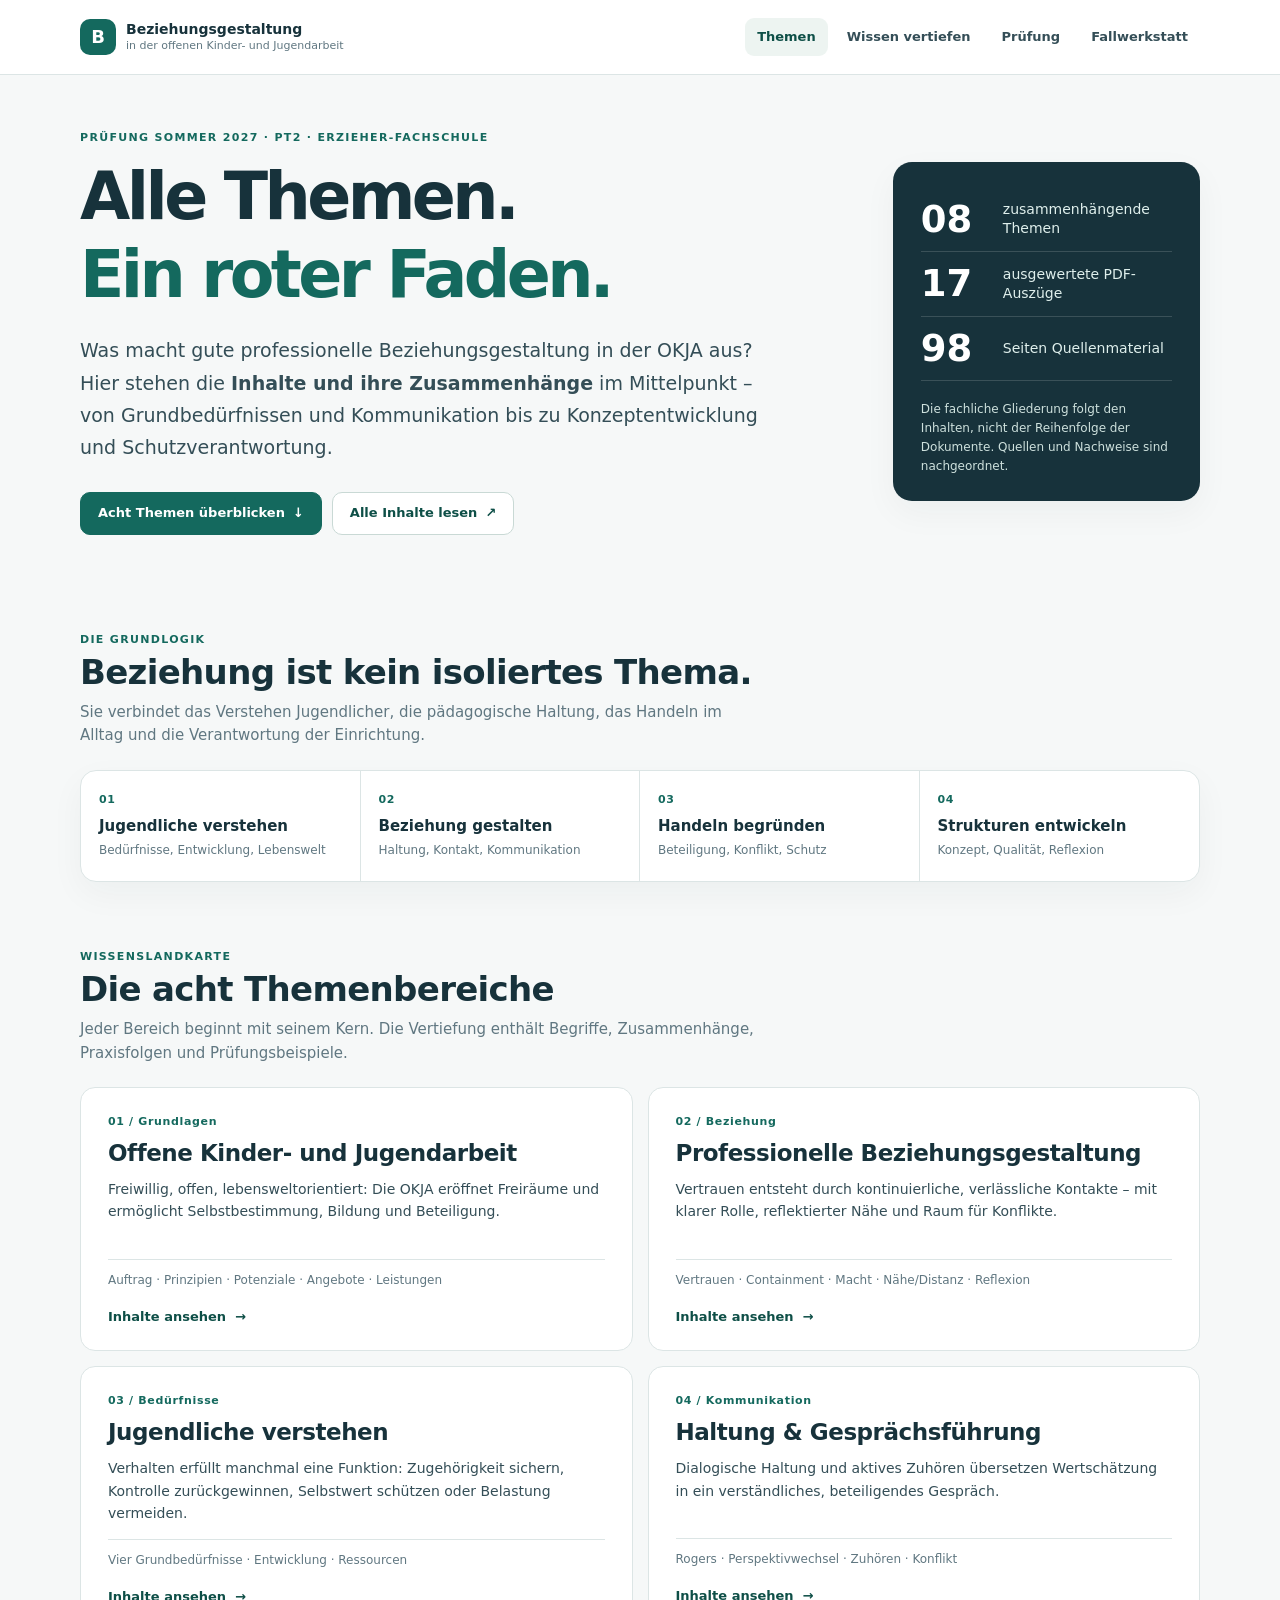
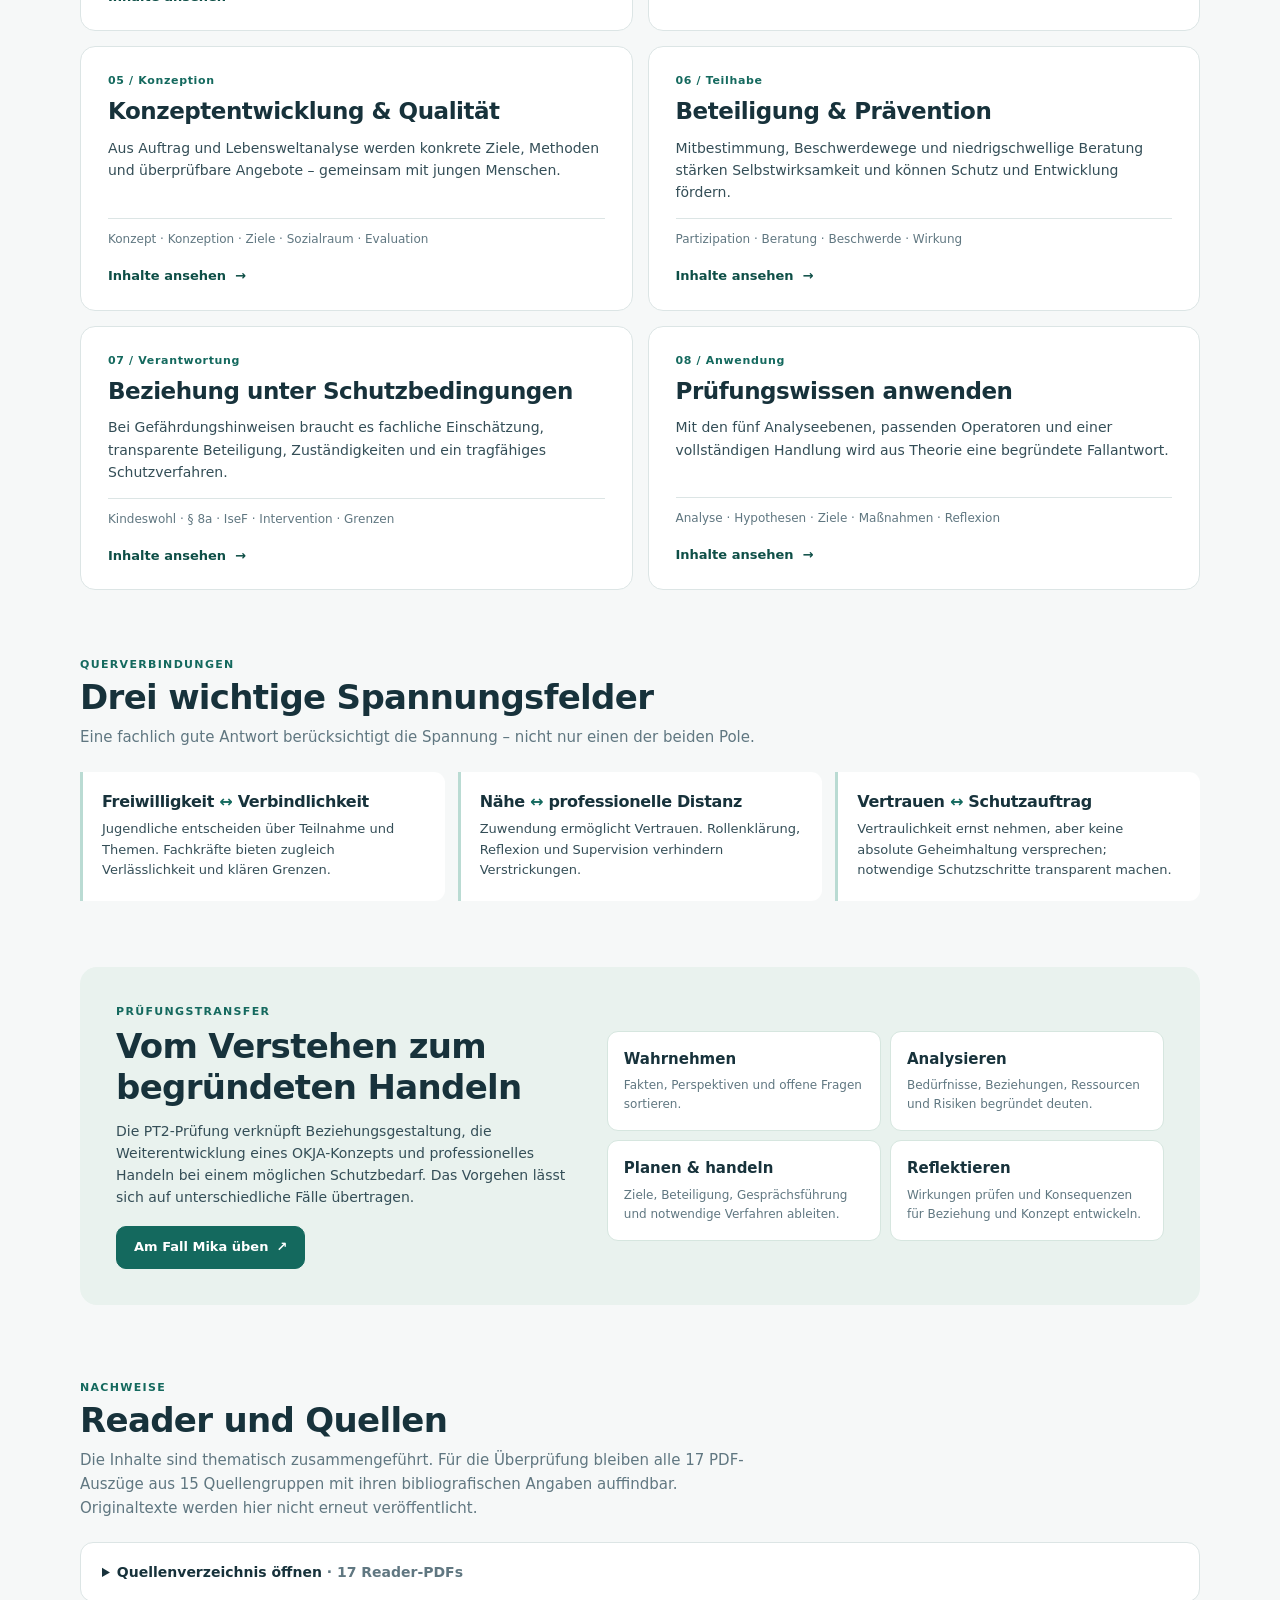
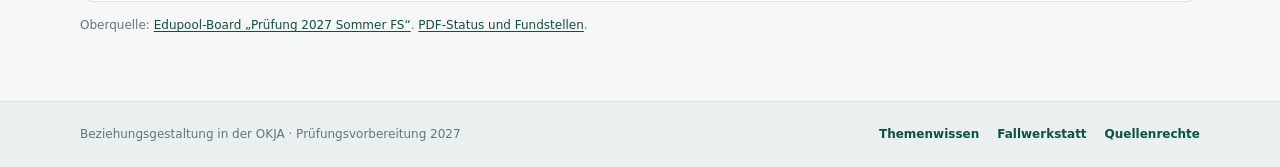
==== commit 55eb548c: "feat(site): organize OKJA exam knowledge into eight clear topics" ====
--- a/index.html
+++ b/index.html
@@ -3,533 +3,170 @@
 <head>
   <meta charset="utf-8">
   <meta name="viewport" content="width=device-width, initial-scale=1">
-  <meta name="description" content="Interaktive Lernstrecke zur Prüfungsvorbereitung: Beziehungsgestaltung in der Offenen Kinder- und Jugendarbeit, psychische Grundbedürfnisse, Kommunikation, Konflikt, Konzeptentwicklung und Kinderschutz als Anwendungskontext.">
-  <title>Beziehungsgestaltung in der OKJA · Lernwerkstatt</title>
-  <link rel="stylesheet" href="styles.css">
-  <script defer src="app.js"></script>
+  <meta name="description" content="Der Themenkompass für die Prüfung Sommer 2027: alle wesentlichen Inhalte der Beziehungsgestaltung in der Offenen Kinder- und Jugendarbeit, kompakt erklärt und sinnvoll verknüpft.">
+  <title>Themenkompass · Beziehungsgestaltung in der OKJA</title>
+  <link rel="stylesheet" href="site.css">
+  <script defer src="site.js"></script>
 </head>
-<body>
-  <a class="skip-link" href="#lernstrecke">Direkt zur Lernstrecke</a>
-
-  <header class="site-header">
-    <div class="header-inner">
-      <a class="brand" href="#start" aria-label="Lernwerkstatt Beziehungsgestaltung Startseite">
-        <span class="brand-kicker">Prüfung 2027 · FS</span>
-        <span class="brand-title">Beziehungsgestaltung in der OKJA</span>
-      </a>
-      <div class="header-actions">
-        <a class="button ghost" href="analyse.html">Textstudium</a>
-        <button class="button ghost" id="print-button" type="button">Drucken</button>
-        <button class="button ghost danger" id="reset-button" type="button">Fortschritt löschen</button>
-      </div>
+<body class="knowledge-ui">
+  <a class="skip-link" href="#inhalt">Zum Inhalt</a>
+  <header class="topbar">
+    <div class="container topbar-inner">
+      <a class="brand" href="index.html"><span class="brand-mark" aria-hidden="true">B</span><span><strong>Beziehungsgestaltung</strong><small>in der offenen Kinder- und Jugendarbeit</small></span></a>
+      <nav class="topnav" aria-label="Hauptnavigation">
+        <a href="#themen" aria-current="page">Themen</a>
+        <a href="analyse.html">Wissen vertiefen</a>
+        <a href="#pruefung">Prüfung</a>
+        <a href="fallwerkstatt.html">Fallwerkstatt</a>
+      </nav>
     </div>
   </header>
 
-  <main>
-    <section class="hero" id="start">
-      <div class="hero-copy">
-        <p class="eyebrow">PT2 · Beziehungsgestaltung in der OKJA</p>
-        <h1>Professionelle Beziehungen gestalten – auch wenn Situationen schwierig werden.</h1>
-        <p class="lead">
-          <strong>Im Mittelpunkt steht professionelle Beziehungsgestaltung in der Offenen Kinder- und Jugendarbeit.</strong>
-          Psychische Grundbedürfnisse, dialogische Haltung, Kommunikation, Konflikte, Beteiligung und Konzeptentwicklung
-          bilden dafür die fachliche Grundlage. Kinderschutz, Gefährdungseinschätzung und § 8a SGB VIII werden als
-          besonderer Anwendungs- und Belastungskontext professioneller Beziehungsarbeit behandelt.
-          Am fiktiven Fall Mika wird ein übertragbares Vorgehen für Fallaufgaben in der Klausur geübt.
-        </p>
-        <div class="hero-actions">
-          <button class="button primary" type="button" data-goto="1">Fall starten</button>
-          <a class="button secondary" href="analyse.html">Texte vertieft lesen</a>
-          <a class="button secondary" href="#ablauf">Vorgehen ansehen</a>
-        </div>
-        <p class="privacy-note">
-          Die Seite speichert Fortschritt und Notizen nur in diesem Browser. Keine echten Namen,
-          realen Falldaten oder personenbezogenen Informationen eintragen.
-        </p>
-      </div>
-
-      <aside class="case-card" aria-labelledby="falltitel">
-        <div class="case-card-head">
-          <span class="case-label">Didaktischer Fall · fiktiv</span>
-          <span class="case-time">ca. 90–120 Min.</span>
-        </div>
-        <h2 id="falltitel">Mika, 15, im Haus der Jugend</h2>
-        <p>
-          Mika kommt seit etwa einem halben Jahr regelmäßig in ein Haus der Jugend. In den letzten
-          Wochen zieht er sich häufiger zurück, reagiert auf kleine Konflikte schnell gereizt und
-          bleibt manchmal bis kurz vor Schließung.
-        </p>
-        <p>
-          Nach einem Streit mit einem anderen Jugendlichen spricht eine Fachkraft ruhig mit ihm.
-          Dabei fällt ihr ein Bluterguss am Oberarm auf. Mika sagt, der Partner seiner Mutter habe
-          ihn vor zwei Tagen „richtig fest gepackt“. Zu Hause werde viel geschrien. Manchmal schlafe
-          er bei Freunden, wenn es ihm zu viel werde. Er bittet: „Sag das bitte nicht meiner Mutter.
-          Dann wird alles nur schlimmer.“
-        </p>
-        <p>
-          Mika erzählt außerdem, dass seine siebenjährige Schwester die Auseinandersetzungen häufig
-          mitbekommt. Im Team gehen die Einschätzungen auseinander: Eine Person hält die Situation
-          für ernst, eine andere für einen typischen Familienkonflikt. Ein Schutzablauf existiert,
-          ist aber nicht allen Mitarbeitern präsent.
-        </p>
-      </aside>
-    </section>
-
-    <section class="exam-strip" id="ablauf" aria-label="Exemplarisches Vorgehen für die Klausur">
-      <div>
-        <strong>Leitperspektive Beziehung</strong>
-        <span>Die acht Schritte fragen durchgehend, wie Beziehung wahrgenommen, gestaltet, begrenzt, geschützt und reflektiert wird.</span>
-      </div>
-      <div>
-        <strong>Bearbeitungslogik</strong>
-        <span>Beziehungs- und Sachverhaltsebene erfassen → Bedürfnisse und Konflikte deuten → Schutzfragen prüfen → transparent handeln → Beziehung weitergestalten</span>
-      </div>
-    </section>
-
-    <section class="workspace" id="lernstrecke">
-      <aside class="step-nav" aria-label="Lernschritte">
-        <div class="progress-card">
-          <div class="progress-copy">
-            <span>Fortschritt</span>
-            <strong id="progress-label">0 von 8</strong>
-          </div>
-          <div class="progress-track" aria-hidden="true">
-            <div class="progress-bar" id="progress-bar"></div>
+  <main id="inhalt">
+    <div class="container">
+      <section class="hero overview-hero" aria-labelledby="seitentitel">
+        <div class="hero-main">
+          <p class="eyebrow">Prüfung Sommer 2027 · PT2 · Erzieher-Fachschule</p>
+          <h1 id="seitentitel">Alle Themen.<br><span class="accent-text">Ein roter Faden.</span></h1>
+          <p class="hero-lead">Was macht gute professionelle Beziehungsgestaltung in der OKJA aus? Hier stehen die <strong>Inhalte und ihre Zusammenhänge</strong> im Mittelpunkt – von Grundbedürfnissen und Kommunikation bis zu Konzeptentwicklung und Schutzverantwortung.</p>
+          <div class="actions">
+            <a class="button button-primary" href="#themen">Acht Themen überblicken <span aria-hidden="true">↓</span></a>
+            <a class="button button-light" href="analyse.html">Alle Inhalte lesen <span aria-hidden="true">↗</span></a>
           </div>
         </div>
+        <aside class="hero-facts" aria-label="Umfang des Readers">
+          <div><strong>08</strong><span>zusammenhängende Themen</span></div>
+          <div><strong>17</strong><span>ausgewertete PDF-Auszüge</span></div>
+          <div><strong>98</strong><span>Seiten Quellenmaterial</span></div>
+          <p>Die fachliche Gliederung folgt den Inhalten, nicht der Reihenfolge der Dokumente. Quellen und Nachweise sind nachgeordnet.</p>
+        </aside>
+      </section>
 
-        <nav>
-          <ol class="step-list" id="step-list">
-            <li><button type="button" data-goto="1"><span>01</span> Situation sortieren</button></li>
-            <li><button type="button" data-goto="2"><span>02</span> Beziehung gestalten</button></li>
-            <li><button type="button" data-goto="3"><span>03</span> Bedürfnisse & Ressourcen</button></li>
-            <li><button type="button" data-goto="4"><span>04</span> Schutzkontext einschätzen</button></li>
-            <li><button type="button" data-goto="5"><span>05</span> Schutzverfahren einordnen</button></li>
-            <li><button type="button" data-goto="6"><span>06</span> Hilfen & Beteiligung</button></li>
-            <li><button type="button" data-goto="7"><span>07</span> Konzept & Prävention</button></li>
-            <li><button type="button" data-goto="8"><span>08</span> Prüfungstransfer</button></li>
-          </ol>
-        </nav>
-      </aside>
+      <section class="orientation" aria-labelledby="orientierung">
+        <div class="section-top">
+          <p class="eyebrow">Die Grundlogik</p>
+          <h2 id="orientierung">Beziehung ist kein isoliertes Thema.</h2>
+          <p>Sie verbindet das Verstehen Jugendlicher, die pädagogische Haltung, das Handeln im Alltag und die Verantwortung der Einrichtung.</p>
+        </div>
+        <div class="orientation-line" role="list" aria-label="Vier zusammenhängende Ebenen">
+          <div role="listitem"><span>01</span><strong>Jugendliche verstehen</strong><small>Bedürfnisse, Entwicklung, Lebenswelt</small></div>
+          <div role="listitem"><span>02</span><strong>Beziehung gestalten</strong><small>Haltung, Kontakt, Kommunikation</small></div>
+          <div role="listitem"><span>03</span><strong>Handeln begründen</strong><small>Beteiligung, Konflikt, Schutz</small></div>
+          <div role="listitem"><span>04</span><strong>Strukturen entwickeln</strong><small>Konzept, Qualität, Reflexion</small></div>
+        </div>
+      </section>
 
-      <div class="steps">
-        <article class="step active" data-step="1" id="schritt-1">
-          <header class="step-header">
-            <div>
-              <p class="step-kicker">Schritt 1 · Wahrnehmen</p>
-              <h2>Was ist im Sachverhalt wirklich belegt?</h2>
-            </div>
-            <span class="phase-badge">Lagebild</span>
-          </header>
+      <section class="themes" id="themen" aria-labelledby="thementitel">
+        <div class="section-top">
+          <p class="eyebrow">Wissenslandkarte</p>
+          <h2 id="thementitel">Die acht Themenbereiche</h2>
+          <p>Jeder Bereich beginnt mit seinem Kern. Die Vertiefung enthält Begriffe, Zusammenhänge, Praxisfolgen und Prüfungsbeispiele.</p>
+        </div>
+        <div class="topic-grid">
+          <article class="topic-tile">
+            <span class="topic-number">01 / Grundlagen</span>
+            <h3><a href="analyse.html#okja">Offene Kinder- und Jugendarbeit</a></h3>
+            <p>Freiwillig, offen, lebensweltorientiert: Die OKJA eröffnet Freiräume und ermöglicht Selbstbestimmung, Bildung und Beteiligung.</p>
+            <div class="keyword-line">Auftrag · Prinzipien · Potenziale · Angebote · Leistungen</div>
+            <a class="text-link" href="analyse.html#okja">Inhalte ansehen <span aria-hidden="true">→</span></a>
+          </article>
+          <article class="topic-tile">
+            <span class="topic-number">02 / Beziehung</span>
+            <h3><a href="analyse.html#beziehung">Professionelle Beziehungsgestaltung</a></h3>
+            <p>Vertrauen entsteht durch kontinuierliche, verlässliche Kontakte – mit klarer Rolle, reflektierter Nähe und Raum für Konflikte.</p>
+            <div class="keyword-line">Vertrauen · Containment · Macht · Nähe/Distanz · Reflexion</div>
+            <a class="text-link" href="analyse.html#beziehung">Inhalte ansehen <span aria-hidden="true">→</span></a>
+          </article>
+          <article class="topic-tile">
+            <span class="topic-number">03 / Bedürfnisse</span>
+            <h3><a href="analyse.html#beduerfnisse">Jugendliche verstehen</a></h3>
+            <p>Verhalten erfüllt manchmal eine Funktion: Zugehörigkeit sichern, Kontrolle zurückgewinnen, Selbstwert schützen oder Belastung vermeiden.</p>
+            <div class="keyword-line">Vier Grundbedürfnisse · Entwicklung · Ressourcen</div>
+            <a class="text-link" href="analyse.html#beduerfnisse">Inhalte ansehen <span aria-hidden="true">→</span></a>
+          </article>
+          <article class="topic-tile">
+            <span class="topic-number">04 / Kommunikation</span>
+            <h3><a href="analyse.html#kommunikation">Haltung & Gesprächsführung</a></h3>
+            <p>Dialogische Haltung und aktives Zuhören übersetzen Wertschätzung in ein verständliches, beteiligendes Gespräch.</p>
+            <div class="keyword-line">Rogers · Perspektivwechsel · Zuhören · Konflikt</div>
+            <a class="text-link" href="analyse.html#kommunikation">Inhalte ansehen <span aria-hidden="true">→</span></a>
+          </article>
+          <article class="topic-tile">
+            <span class="topic-number">05 / Konzeption</span>
+            <h3><a href="analyse.html#konzept">Konzeptentwicklung & Qualität</a></h3>
+            <p>Aus Auftrag und Lebensweltanalyse werden konkrete Ziele, Methoden und überprüfbare Angebote – gemeinsam mit jungen Menschen.</p>
+            <div class="keyword-line">Konzept · Konzeption · Ziele · Sozialraum · Evaluation</div>
+            <a class="text-link" href="analyse.html#konzept">Inhalte ansehen <span aria-hidden="true">→</span></a>
+          </article>
+          <article class="topic-tile">
+            <span class="topic-number">06 / Teilhabe</span>
+            <h3><a href="analyse.html#praevention">Beteiligung & Prävention</a></h3>
+            <p>Mitbestimmung, Beschwerdewege und niedrigschwellige Beratung stärken Selbstwirksamkeit und können Schutz und Entwicklung fördern.</p>
+            <div class="keyword-line">Partizipation · Beratung · Beschwerde · Wirkung</div>
+            <a class="text-link" href="analyse.html#praevention">Inhalte ansehen <span aria-hidden="true">→</span></a>
+          </article>
+          <article class="topic-tile">
+            <span class="topic-number">07 / Verantwortung</span>
+            <h3><a href="analyse.html#schutz">Beziehung unter Schutzbedingungen</a></h3>
+            <p>Bei Gefährdungshinweisen braucht es fachliche Einschätzung, transparente Beteiligung, Zuständigkeiten und ein tragfähiges Schutzverfahren.</p>
+            <div class="keyword-line">Kindeswohl · § 8a · IseF · Intervention · Grenzen</div>
+            <a class="text-link" href="analyse.html#schutz">Inhalte ansehen <span aria-hidden="true">→</span></a>
+          </article>
+          <article class="topic-tile">
+            <span class="topic-number">08 / Anwendung</span>
+            <h3><a href="analyse.html#pruefung">Prüfungswissen anwenden</a></h3>
+            <p>Mit den fünf Analyseebenen, passenden Operatoren und einer vollständigen Handlung wird aus Theorie eine begründete Fallantwort.</p>
+            <div class="keyword-line">Analyse · Hypothesen · Ziele · Maßnahmen · Reflexion</div>
+            <a class="text-link" href="analyse.html#pruefung">Inhalte ansehen <span aria-hidden="true">→</span></a>
+          </article>
+        </div>
+      </section>
 
-          <div class="task-grid">
-            <section class="task-card">
-              <h3>Auftrag A — Fakten sichern</h3>
-              <p>Nur Beobachtbares oder ausdrücklich Gesagtes festhalten. Keine Diagnose, keine Absicht unterstellen.</p>
-              <ul class="prompt-list">
-                <li>Welche konkreten Veränderungen werden beschrieben?</li>
-                <li>Welche Aussage macht Mika selbst?</li>
-                <li>Welche Informationen betreffen die Schwester?</li>
-                <li>Welche Informationen fehlen noch?</li>
-              </ul>
-            </section>
-            <section class="task-card accent">
-              <h3>Auftrag B — Deutungen markieren</h3>
-              <p>Mindestens drei denkbare Erklärungen formulieren, ohne eine vorschnell zur Wahrheit zu erklären.</p>
-              <p class="micro-example"><strong>Beispiel:</strong> „Mika bleibt lange“ ist Beobachtung. „Er will nicht nach Hause“ ist zunächst eine Hypothese.</p>
-            </section>
+      <section class="bridge-section" aria-labelledby="bridge-heading">
+        <div class="section-top">
+          <p class="eyebrow">Querverbindungen</p>
+          <h2 id="bridge-heading">Drei wichtige Spannungsfelder</h2>
+          <p>Eine fachlich gute Antwort berücksichtigt die Spannung – nicht nur einen der beiden Pole.</p>
+        </div>
+        <div class="bridge-grid">
+          <article><h3>Freiwilligkeit <span>↔</span> Verbindlichkeit</h3><p>Jugendliche entscheiden über Teilnahme und Themen. Fachkräfte bieten zugleich Verlässlichkeit und klären Grenzen.</p></article>
+          <article><h3>Nähe <span>↔</span> professionelle Distanz</h3><p>Zuwendung ermöglicht Vertrauen. Rollenklärung, Reflexion und Supervision verhindern Verstrickungen.</p></article>
+          <article><h3>Vertrauen <span>↔</span> Schutzauftrag</h3><p>Vertraulichkeit ernst nehmen, aber keine absolute Geheimhaltung versprechen; notwendige Schutzschritte transparent machen.</p></article>
+        </div>
+      </section>
+
+      <section class="exam-section" id="pruefung" aria-labelledby="exam-heading">
+        <div class="exam-copy">
+          <p class="eyebrow">Prüfungstransfer</p>
+          <h2 id="exam-heading">Vom Verstehen zum begründeten Handeln</h2>
+          <p>Die PT2-Prüfung verknüpft Beziehungsgestaltung, die Weiterentwicklung eines OKJA-Konzepts und professionelles Handeln bei einem möglichen Schutzbedarf. Das Vorgehen lässt sich auf unterschiedliche Fälle übertragen.</p>
+          <a href="fallwerkstatt.html" class="button button-primary">Am Fall Mika üben <span aria-hidden="true">↗</span></a>
+        </div>
+        <ol class="exam-steps">
+          <li><strong>Wahrnehmen</strong><span>Fakten, Perspektiven und offene Fragen sortieren.</span></li>
+          <li><strong>Analysieren</strong><span>Bedürfnisse, Beziehungen, Ressourcen und Risiken begründet deuten.</span></li>
+          <li><strong>Planen & handeln</strong><span>Ziele, Beteiligung, Gesprächsführung und notwendige Verfahren ableiten.</span></li>
+          <li><strong>Reflektieren</strong><span>Wirkungen prüfen und Konsequenzen für Beziehung und Konzept entwickeln.</span></li>
+        </ol>
+      </section>
+
+      <section class="bibliography" id="quellen" aria-labelledby="quellen-heading">
+        <div class="section-top">
+          <p class="eyebrow">Nachweise</p>
+          <h2 id="quellen-heading">Reader und Quellen</h2>
+          <p>Die Inhalte sind thematisch zusammengeführt. Für die Überprüfung bleiben alle 17 PDF-Auszüge aus 15 Quellengruppen mit ihren bibliografischen Angaben auffindbar. Originaltexte werden hier nicht erneut veröffentlicht.</p>
+        </div>
+        <details class="source-directory">
+          <summary>Quellenverzeichnis öffnen <span class="muted">· 17 Reader-PDFs</span></summary>
+          <div class="source-directory-content" data-source-directory>
+            <p>Quellenverzeichnis wird geladen …</p>
           </div>
-
-          <section class="step-sources" data-step-sources="1" aria-label="Quellen für Schritt 1">
-            <p class="source-loading">Quellen werden geladen …</p>
-          </section>
-
-          <label class="notes-label" for="notes-1">Arbeitsnotizen</label>
-          <textarea class="notes" id="notes-1" data-note="1" rows="7" placeholder="Fakten · offene Fragen · Hypothesen"></textarea>
-
-          <details class="hint">
-            <summary>Fachlicher Kontrollpunkt</summary>
-            <div>
-              <p>Gute Fallarbeit beginnt mit einer Trennung von <strong>Beobachtung</strong>, <strong>Deutung</strong> und <strong>Bewertung</strong>. Das verhindert, dass ein erster Eindruck den gesamten weiteren Prozess bestimmt.</p>
-            </div>
-          </details>
-
-          <footer class="step-footer">
-            <label class="done-toggle"><input type="checkbox" data-complete="1"> Schritt als bearbeitet markieren</label>
-            <button class="button primary" type="button" data-next="2">Weiter zu Beziehung</button>
-          </footer>
-        </article>
-
-        <article class="step" data-step="2" id="schritt-2" hidden>
-          <header class="step-header">
-            <div>
-              <p class="step-kicker">Schritt 2 · Beziehung</p>
-              <h2>Wie bleibt das Gespräch offen und tragfähig?</h2>
-            </div>
-            <span class="phase-badge">Kommunikation</span>
-          </header>
-
-          <div class="task-grid">
-            <section class="task-card">
-              <h3>Auftrag A — Gesprächseinstieg</h3>
-              <p>Zwei Sätze formulieren, mit denen die Fachkraft anknüpfen könnte, ohne Mika zu verhören oder vorschnell etwas zu versprechen.</p>
-              <ul class="prompt-list">
-                <li>dialogische Haltung</li>
-                <li>aktives Zuhören</li>
-                <li>Transparenz über die eigene Rolle</li>
-                <li>keine Zusage absoluter Geheimhaltung</li>
-              </ul>
-            </section>
-            <section class="task-card">
-              <h3>Auftrag B — Reaktionen prüfen</h3>
-              <div class="choice-list" data-choice-group="conversation">
-                <button type="button" class="choice" data-feedback="good">„Ich höre, dass du Sorge hast, was nach dem Gespräch passiert. Erzähl mir, was dir gerade am wichtigsten ist.“</button>
-                <button type="button" class="choice" data-feedback="weak">„Du musst mir jetzt genau sagen, ob dein Stiefvater dich schlägt.“</button>
-                <button type="button" class="choice" data-feedback="mixed">„Ich behalte alles für mich, egal was du mir erzählst.“</button>
-              </div>
-              <p class="choice-feedback" aria-live="polite"></p>
-            </section>
-          </div>
-
-          <section class="step-sources" data-step-sources="2" aria-label="Quellen für Schritt 2">
-            <p class="source-loading">Quellen werden geladen …</p>
-          </section>
-
-          <label class="notes-label" for="notes-2">Gesprächsvorschlag</label>
-          <textarea class="notes" id="notes-2" data-note="2" rows="7" placeholder="Einstieg · Fragen · Transparenz · Grenzen der Vertraulichkeit"></textarea>
-
-          <details class="hint">
-            <summary>Fachlicher Kontrollpunkt</summary>
-            <div>
-              <p>Beziehungsarbeit ist hier kein Gegensatz zum Schutzauftrag. Sie ist ein Mittel, um Informationen, Beteiligung und Hilfen überhaupt möglich zu machen. Gleichzeitig darf Beziehung nicht dazu führen, notwendige Schutzschritte zu vermeiden.</p>
-            </div>
-          </details>
-
-          <footer class="step-footer">
-            <label class="done-toggle"><input type="checkbox" data-complete="2"> Schritt als bearbeitet markieren</label>
-            <button class="button primary" type="button" data-next="3">Weiter zu Bedürfnissen</button>
-          </footer>
-        </article>
-
-        <article class="step" data-step="3" id="schritt-3" hidden>
-          <header class="step-header">
-            <div>
-              <p class="step-kicker">Schritt 3 · Verstehen</p>
-              <h2>Welche Bedürfnisse, Belastungen und Ressourcen sind sichtbar?</h2>
-            </div>
-            <span class="phase-badge">Grundbedürfnisse</span>
-          </header>
-
-          <div class="three-columns">
-            <section class="task-card">
-              <h3>Bedürfnisse</h3>
-              <p>Welche psychischen Grundbedürfnisse könnten berührt sein? Am Fall begründen statt nur Begriffe aufzuzählen.</p>
-            </section>
-            <section class="task-card">
-              <h3>Belastungen</h3>
-              <p>Welche Faktoren könnten Mikas Sicherheit, Entwicklung oder Handlungsfähigkeit beeinträchtigen?</p>
-            </section>
-            <section class="task-card">
-              <h3>Ressourcen</h3>
-              <p>Welche Schutzfaktoren sind schon vorhanden? Wer oder was könnte zusätzlich stabilisieren?</p>
-            </section>
-          </div>
-
-          <section class="step-sources" data-step-sources="3" aria-label="Quellen für Schritt 3">
-            <p class="source-loading">Quellen werden geladen …</p>
-          </section>
-
-          <label class="notes-label" for="notes-3">Bedürfnis–Belastungs–Ressourcen-Matrix</label>
-          <textarea class="notes" id="notes-3" data-note="3" rows="8" placeholder="Bedürfnis → Beobachtung im Fall → mögliche Ressource"></textarea>
-
-
-          <footer class="step-footer">
-            <label class="done-toggle"><input type="checkbox" data-complete="3"> Schritt als bearbeitet markieren</label>
-            <button class="button primary" type="button" data-next="4">Weiter zur Einschätzung</button>
-          </footer>
-        </article>
-
-        <article class="step" data-step="4" id="schritt-4" hidden>
-          <header class="step-header">
-            <div>
-              <p class="step-kicker">Schritt 4 · Bewerten</p>
-              <h2>Welche Anhaltspunkte sind gewichtig — und was bleibt offen?</h2>
-            </div>
-            <span class="phase-badge">Kinderschutz als Anwendungskontext</span>
-          </header>
-
-          <div class="callout warning">
-            <strong>Prüfungsregel:</strong> Keine Ferndiagnose und keine Entscheidung allein aus einem Einzelhinweis. Anhaltspunkte, Gegenhinweise, Schutzfaktoren und fehlende Informationen gegeneinander abwägen.
-          </div>
-
-          <div class="task-grid">
-            <section class="task-card">
-              <h3>Pro Gefährdungsannahme</h3>
-              <p>Welche Beobachtungen sprechen dafür, dass eine ernsthafte Gefährdung geprüft werden muss?</p>
-            </section>
-            <section class="task-card">
-              <h3>Gegen voreilige Festlegung</h3>
-              <p>Welche Informationen fehlen? Welche alternativen Erklärungen sind möglich? Was darf trotzdem nicht bagatellisiert werden?</p>
-            </section>
-          </div>
-
-          <section class="step-sources" data-step-sources="4" aria-label="Quellen für Schritt 4">
-            <p class="source-loading">Quellen werden geladen …</p>
-          </section>
-
-          <label class="notes-label" for="notes-4">Vorläufige fachliche Einschätzung</label>
-          <textarea class="notes" id="notes-4" data-note="4" rows="8" placeholder="Anhaltspunkte · Schutzfaktoren · Unsicherheiten · nächster Informationsbedarf"></textarea>
-
-          <details class="hint">
-            <summary>Prüfungsformulierung</summary>
-            <div>
-              <p>Statt „Es liegt sicher Kindeswohlgefährdung vor“ ist im Fallstadium oft präziser: „Es liegen mehrere Hinweise vor, die eine strukturierte Gefährdungseinschätzung nach dem Schutzverfahren erforderlich machen.“</p>
-            </div>
-          </details>
-
-          <footer class="step-footer">
-            <label class="done-toggle"><input type="checkbox" data-complete="4"> Schritt als bearbeitet markieren</label>
-            <button class="button primary" type="button" data-next="5">Weiter zum Verfahren</button>
-          </footer>
-        </article>
-
-        <article class="step" data-step="5" id="schritt-5" hidden>
-          <header class="step-header">
-            <div>
-              <p class="step-kicker">Schritt 5 · Planen</p>
-              <h2>Was verlangt der Schutzauftrag — und wer macht was?</h2>
-            </div>
-            <span class="phase-badge">Schutzverfahren · § 8a SGB VIII</span>
-          </header>
-
-          <div class="law-sequence" aria-label="Vereinfachte Verfahrenslogik">
-            <div><span>1</span><p><strong>Hinweise ernst nehmen und dokumentieren.</strong><br>Beobachtung und Aussage möglichst konkret festhalten.</p></div>
-            <div><span>2</span><p><strong>Gefährdung fachlich einschätzen.</strong><br>Im Trägerverfahren mehrere Perspektiven einbeziehen.</p></div>
-            <div><span>3</span><p><strong>Insoweit erfahrene Fachkraft hinzuziehen.</strong><br>§ 8a Abs. 4 sieht dies für entsprechende Trägervereinbarungen vor; § 8b gibt beruflich mit Kindern und Jugendlichen Tätigen einen Beratungsanspruch.</p></div>
-            <div><span>4</span><p><strong>Mika und grundsätzlich die Erziehungsberechtigten beteiligen.</strong><br>Nur soweit dadurch der wirksame Schutz nicht in Frage gestellt wird.</p></div>
-            <div><span>5</span><p><strong>Auf geeignete Hilfen hinwirken.</strong><br>Schutz und Unterstützung gemeinsam denken.</p></div>
-            <div><span>6</span><p><strong>Jugendamt informieren, wenn die Gefährdung anders nicht abgewendet werden kann.</strong><br>Bei akuter Gefahr gilt das lokale Notfall- und Schutzverfahren; nicht auf diese vereinfachte Lernsequenz verlassen.</p></div>
-          </div>
-
-          <div class="callout info">
-            <strong>Wichtig:</strong> Für die Praxis ist die konkrete § 8a-Vereinbarung und Verfahrensanweisung des eigenen Trägers maßgeblich. Diese Lernstrecke ersetzt kein reales Schutzverfahren.
-          </div>
-
-          <section class="step-sources" data-step-sources="5" aria-label="Quellen für Schritt 5">
-            <p class="source-loading">Quellen werden geladen …</p>
-          </section>
-
-          <label class="notes-label" for="notes-5">Ablauf im Fall Mika</label>
-          <textarea class="notes" id="notes-5" data-note="5" rows="8" placeholder="Wer? · Was? · Wann? · Womit begründet? · Was dokumentieren?"></textarea>
-
-          <details class="hint">
-            <summary>Amtliche Rechtsgrundlagen</summary>
-            <div class="source-links">
-              <a href="https://www.gesetze-im-internet.de/sgb_8/__8a.html" target="_blank" rel="noreferrer">§ 8a SGB VIII – Schutzauftrag bei Kindeswohlgefährdung</a>
-              <a href="https://www.gesetze-im-internet.de/sgb_8/__8b.html" target="_blank" rel="noreferrer">§ 8b SGB VIII – Fachliche Beratung und Begleitung</a>
-              <a href="https://www.gesetze-im-internet.de/sgb_8/__8.html" target="_blank" rel="noreferrer">§ 8 SGB VIII – Beteiligung von Kindern und Jugendlichen</a>
-            </div>
-          </details>
-
-          <footer class="step-footer">
-            <label class="done-toggle"><input type="checkbox" data-complete="5"> Schritt als bearbeitet markieren</label>
-            <button class="button primary" type="button" data-next="6">Weiter zu Hilfen</button>
-          </footer>
-        </article>
-
-        <article class="step" data-step="6" id="schritt-6" hidden>
-          <header class="step-header">
-            <div>
-              <p class="step-kicker">Schritt 6 · Handeln</p>
-              <h2>Wie lassen sich Schutz, Beteiligung und konkrete Hilfe verbinden?</h2>
-            </div>
-            <span class="phase-badge">Unterstützung</span>
-          </header>
-
-          <div class="task-grid">
-            <section class="task-card">
-              <h3>Mit Mika</h3>
-              <ul class="prompt-list">
-                <li>Wie kann die Fachkraft die nächsten Schritte transparent erklären?</li>
-                <li>Wobei kann Mika mitentscheiden?</li>
-                <li>Was braucht er heute, was mittelfristig?</li>
-              </ul>
-            </section>
-            <section class="task-card">
-              <h3>Im Helfersystem</h3>
-              <ul class="prompt-list">
-                <li>Welche internen Zuständigkeiten müssen aktiviert werden?</li>
-                <li>Welche externen Hilfen könnten passen?</li>
-                <li>Wie bleibt der Informationsaustausch auf das Notwendige begrenzt?</li>
-              </ul>
-            </section>
-          </div>
-
-          <section class="step-sources" data-step-sources="6" aria-label="Quellen für Schritt 6">
-            <p class="source-loading">Quellen werden geladen …</p>
-          </section>
-
-          <label class="notes-label" for="notes-6">Unterstützungsplan</label>
-          <textarea class="notes" id="notes-6" data-note="6" rows="8" placeholder="Sofort · nächste Tage · längerfristig · Beteiligung · Kooperation"></textarea>
-
-          <details class="hint">
-            <summary>Alternative Sinnachse</summary>
-            <div>
-              <p>Wenn der Blick nur auf „Meldung ja/nein“ fällt, schrumpft der Fall auf eine Verfahrensfrage. Werden Schutz und Beteiligung gleichgewichtig betrachtet, wird zusätzlich sichtbar, wie Vertrauen erhalten, Hilfe zugänglich und Mikas Handlungsspielraum gestärkt werden kann.</p>
-            </div>
-          </details>
-
-          <footer class="step-footer">
-            <label class="done-toggle"><input type="checkbox" data-complete="6"> Schritt als bearbeitet markieren</label>
-            <button class="button primary" type="button" data-next="7">Weiter zum Konzept</button>
-          </footer>
-        </article>
-
-        <article class="step" data-step="7" id="schritt-7" hidden>
-          <header class="step-header">
-            <div>
-              <p class="step-kicker">Schritt 7 · Struktur verändern</p>
-              <h2>Was muss die Einrichtung aus dem Fall lernen?</h2>
-            </div>
-            <span class="phase-badge">Konzept & Prävention</span>
-          </header>
-
-          <div class="callout neutral">
-            Der Fall zeigt nicht nur eine mögliche Gefährdung bei Mika. Er zeigt auch eine Organisationsfrage: Ein Schutzablauf existiert, ist aber nicht allen Mitarbeitern präsent.
-          </div>
-
-          <div class="three-columns">
-            <section class="task-card">
-              <h3>Struktur</h3>
-              <p>Welche Zuständigkeiten, Abläufe und Dokumentationswege müssen eindeutig sein?</p>
-            </section>
-            <section class="task-card">
-              <h3>Alltag</h3>
-              <p>Wie kann Prävention in Beziehung, Beteiligung, Beratung und Gruppenalltag integriert werden?</p>
-            </section>
-            <section class="task-card">
-              <h3>Team</h3>
-              <p>Welche Fortbildung, Fallberatung und gemeinsame Haltung braucht das multiprofessionelle Team?</p>
-            </section>
-          </div>
-
-          <section class="step-sources" data-step-sources="7" aria-label="Quellen für Schritt 7">
-            <p class="source-loading">Quellen werden geladen …</p>
-          </section>
-
-          <label class="notes-label" for="notes-7">Drei konkrete Konzeptverbesserungen</label>
-          <textarea class="notes" id="notes-7" data-note="7" rows="8" placeholder="1. Maßnahme · Zweck · verantwortlich · überprüfbar an ..."></textarea>
-
-
-          <footer class="step-footer">
-            <label class="done-toggle"><input type="checkbox" data-complete="7"> Schritt als bearbeitet markieren</label>
-            <button class="button primary" type="button" data-next="8">Weiter zum Prüfungstransfer</button>
-          </footer>
-        </article>
-
-        <article class="step" data-step="8" id="schritt-8" hidden>
-          <header class="step-header">
-            <div>
-              <p class="step-kicker">Schritt 8 · Reflektieren</p>
-              <h2>Aus der Fallarbeit eine prüfungsfähige vollständige Handlung bauen</h2>
-            </div>
-            <span class="phase-badge">Transfer</span>
-          </header>
-
-          <div class="exam-chain">
-            <div><strong>1. Situation erfassen</strong><span>Fakten, Beteiligte, Auftrag, offene Fragen</span></div>
-            <div><strong>2. Fachlich analysieren</strong><span>Beziehung, Bedürfnisse, Ressourcen, Risiken, Recht</span></div>
-            <div><strong>3. Ziele formulieren</strong><span>Schutz, Beteiligung, Stabilisierung, Hilfezugang</span></div>
-            <div><strong>4. Handeln planen</strong><span>Gespräch, Team, insoweit erfahrene Fachkraft, Hilfen, ggf. Jugendamt</span></div>
-            <div><strong>5. Durchführen begründen</strong><span>Warum ist welcher Schritt fachlich passend?</span></div>
-            <div><strong>6. Auswerten und weiterentwickeln</strong><span>Wirkung prüfen, Konzept und Prävention verbessern</span></div>
-          </div>
-
-          <section class="step-sources" data-step-sources="8" aria-label="Quellen für Schritt 8">
-            <p class="source-loading">Quellen werden geladen …</p>
-          </section>
-
-          <section class="final-task">
-            <h3>Abschlussauftrag</h3>
-            <p>In 8–12 Sätzen eine zusammenhängende Antwort auf diese Prüfungsfrage formulieren:</p>
-            <blockquote>
-              Wie kann die Fachkraft im Fall Mika die professionelle Beziehung bewusst gestalten, notwendige Schutzfragen transparent und verfahrenssicher bearbeiten und daraus Konsequenzen für Beziehungsgestaltung und Konzept der Einrichtung ableiten?
-            </blockquote>
-          </section>
-
-          <label class="notes-label" for="notes-8">Prüfungsantwort</label>
-          <textarea class="notes large" id="notes-8" data-note="8" rows="12" placeholder="Zusammenhängende Begründung vom Lagebild bis zur Reflexion"></textarea>
-
-          <details class="hint">
-            <summary>Selbstcheck vor dem Abschluss</summary>
-            <div>
-              <ul class="checklist">
-                <li>Ich trenne Beobachtung und Interpretation.</li>
-                <li>Ich begründe Beziehungsgestaltung fachlich.</li>
-                <li>Ich benenne Unsicherheiten statt sie zu verdecken.</li>
-                <li>Ich ordne das § 8a-Verfahren korrekt ein.</li>
-                <li>Ich beteilige den Jugendlichen, soweit Schutz dadurch nicht gefährdet wird.</li>
-                <li>Ich denke Hilfen und Schutz zusammen.</li>
-                <li>Ich leite mindestens eine Konsequenz für das Einrichtungskonzept ab.</li>
-                <li>Ich reflektiere Wirkung und weiteres Vorgehen.</li>
-              </ul>
-            </div>
-          </details>
-
-          <footer class="step-footer final">
-            <label class="done-toggle"><input type="checkbox" data-complete="8"> Lernstrecke abgeschlossen</label>
-            <button class="button secondary" id="summary-button" type="button">Arbeitsstand zusammenfassen</button>
-          </footer>
-        </article>
-
-        <section class="completion-panel" id="completion-panel" hidden aria-live="polite">
-          <p class="eyebrow">Arbeitsstand</p>
-          <h2>Die Fallakte ist bereit für den Prüfungstransfer.</h2>
-          <p id="completion-text"></p>
-          <div class="completion-actions">
-            <button class="button primary" type="button" id="copy-summary">Zusammenfassung kopieren</button>
-            <button class="button secondary" type="button" id="close-summary">Zur Lernstrecke zurück</button>
-          </div>
-        </section>
-      </div>
-    </section>
-
-    <section class="pdf-library" id="pdf-quellen">
-      <div class="pdf-library-head">
-        <div>
-          <p class="eyebrow">Quellenbasis Beziehungsgestaltung · OKJA</p>
-          <h2>Die relevanten PT2-Quellen des Edupool-Boards</h2>
-          <p>
-            Die Quellenbasis umfasst die für Beziehungsgestaltung in der OKJA einschlägigen PT2-Prüfungsunterlagen
-            und Fachquellen des Edupool-Boards. Wo eine belastbare öffentliche Fassung existiert, ist sie zusätzlich verlinkt.
-          </p>
-        </div>
-        <div class="source-actions">
-          <a class="button primary" href="analyse.html">Textstudium öffnen</a>
-          <a class="button secondary" href="quellen/pdf-quellen.md" target="_blank" rel="noreferrer">PDF-Status der PT2-Quellen</a>
-          <a class="button secondary" href="RECHTE.md" target="_blank" rel="noreferrer">Rechtehinweis</a>
-        </div>
-      </div>
-
-      <div class="source-root" id="source-root">
-        <p class="source-loading">Oberquelle wird geladen …</p>
-      </div>
-
-      <div id="pdf-library-content">
-        <p class="source-loading">Quellenbibliothek wird geladen …</p>
-      </div>
-
-      <div class="source-actions pdf-footer-actions">
-        <a class="button secondary" href="docs/pruefungsstruktur.md" target="_blank" rel="noreferrer">Prüfungsstruktur</a>
-        <a class="button secondary" href="quellen/quellenverzeichnis.md" target="_blank" rel="noreferrer">Quellenverzeichnis</a>
-      </div>
-    </section>
+        </details>
+        <p class="footnote">Oberquelle: <a href="https://boards.edupool.cloud/s/Id-aVXBZEkn6RYOYY1aaEximB7QgB7SL0YOhxrezpdM" target="_blank" rel="noopener noreferrer">Edupool-Board „Prüfung 2027 Sommer FS“</a>. <a href="quellen/pdf-quellen.md">PDF-Status und Fundstellen</a>.</p>
+      </section>
+    </div>
   </main>
 
-  <footer class="site-footer">
-    <p>Beziehungsgestaltung in der OKJA · statische Lernwerkstatt · keine realen Falldaten eingeben</p>
-  </footer>
-
-  <div class="toast" id="toast" role="status" aria-live="polite" hidden></div>
+  <footer class="site-footer"><div class="container footer-inner"><span>Beziehungsgestaltung in der OKJA · Prüfungsvorbereitung 2027</span><nav aria-label="Fußnavigation"><a href="analyse.html">Themenwissen</a><a href="fallwerkstatt.html">Fallwerkstatt</a><a href="RECHTE.md">Quellenrechte</a></nav></div></footer>
 </body>
 </html>
--- a/site.css
+++ b/site.css
@@ -0,0 +1,256 @@
+/* Kompakte gemeinsame Darstellung für die themenzentrierte Start- und Wissensseite.
+   Die bestehende Fallwerkstatt verwendet weiter styles.css. */
+:root {
+  --ink: #17323b;
+  --body: #344e57;
+  --muted: #607781;
+  --accent: #14695e;
+  --accent-dark: #0e4f47;
+  --bg: #f6f8f8;
+  --paper: #ffffff;
+  --wash: #edf4f1;
+  --line: #dce5e5;
+  --shadow: 0 12px 34px rgba(17, 44, 53, .045);
+}
+* { box-sizing: border-box; }
+html { scroll-behavior: smooth; scroll-padding-top: 94px; }
+body.knowledge-ui { margin: 0; background: var(--bg); color: var(--body); font: 16px/1.58 system-ui, -apple-system, "Segoe UI", Roboto, Arial, sans-serif; -webkit-font-smoothing: antialiased; }
+.knowledge-ui h1, .knowledge-ui h2, .knowledge-ui h3, .knowledge-ui h4 { color: var(--ink); line-height: 1.2; margin: 0; text-wrap: balance; letter-spacing: -.02em; }
+.knowledge-ui p { margin: 0; }
+.knowledge-ui a { color: var(--accent-dark); text-underline-offset: .18em; }
+.knowledge-ui a:hover { color: #075045; }
+.knowledge-ui a:focus-visible, .knowledge-ui summary:focus-visible { outline: 3px solid #299f90; outline-offset: 3px; border-radius: 3px; }
+.knowledge-ui strong { font-weight: 690; }
+.knowledge-ui img { max-width: 100%; height: auto; }
+.container { width: min(1120px, calc(100% - 48px)); margin-inline: auto; }
+.skip-link { position: absolute; z-index: 99; left: 14px; top: -85px; padding: 10px 16px; color: #fff !important; background: #123c37; }
+.skip-link:focus { top: 10px; }
+.topbar { position: sticky; z-index: 20; top: 0; background: rgba(255, 255, 255, .97); border-bottom: 1px solid var(--line); backdrop-filter: blur(14px); }
+.topbar-inner { display: flex; align-items: center; justify-content: space-between; gap: 22px; min-height: 74px; }
+.brand { display: flex; gap: 10px; align-items: center; color: var(--ink) !important; text-decoration: none; min-width: 220px; }
+.brand-mark { display: grid; place-items: center; width: 36px; height: 36px; border-radius: 10px; font-size: 18px; font-weight: 800; background: var(--accent); color: white; flex: 0 0 auto; }
+.brand strong { display: block; font-size: 14px; line-height: 1.3; }
+.brand small { display: block; font-size: 11px; color: var(--muted); line-height: 1.5; }
+.topnav { display: flex; align-items: center; justify-content: flex-end; gap: 7px; flex-wrap: wrap; }
+.topnav a { font-size: 13px; text-decoration: none; padding: 9px 12px; border-radius: 9px; font-weight: 650; color: var(--body); white-space: nowrap; }
+.topnav a:hover, .topnav a[aria-current="page"] { background: var(--wash); color: var(--accent-dark); }
+.eyebrow { text-transform: uppercase; letter-spacing: .12em; font-size: 11px; font-weight: 820; color: var(--accent); }
+.accent-text { color: var(--accent); }
+.button { display: inline-flex; align-items: center; justify-content: center; gap: 8px; min-height: 43px; padding: 10px 17px; border-radius: 10px; text-decoration: none; font-weight: 730; font-size: 13px; white-space: normal; text-align: center; }
+.button-primary { background: var(--accent); color: #fff !important; border: 1px solid var(--accent); }
+.button-primary:hover { background: var(--accent-dark); color: #fff !important; }
+.button-light { color: var(--accent-dark); background: white; border: 1px solid #c9d9d5; }
+.button-light:hover { background: #f3faf8; }
+.actions { display: flex; gap: 10px; flex-wrap: wrap; margin-top: 28px; }
+.hero { padding: 54px 0 48px; }
+.overview-hero { display: grid; grid-template-columns: minmax(0, 1.8fr) minmax(260px, .72fr); gap: 45px; align-items: center; }
+.hero-main h1 { font-size: clamp(38px, 5.3vw, 65px); margin: 12px 0 20px; letter-spacing: -.055em; }
+.hero-lead { font-size: clamp(16px, 1.8vw, 19px); line-height: 1.7; max-width: 700px; }
+.hero-facts { background: var(--ink); color: #dfefec; border-radius: 19px; padding: 25px 28px; box-shadow: var(--shadow); }
+.hero-facts > div { display: flex; align-items: center; gap: 19px; padding: 13px 0; border-bottom: 1px solid rgba(255,255,255,.15); }
+.hero-facts strong { color: white; font-size: 37px; line-height: 1; font-variant-numeric: tabular-nums; min-width: 63px; }
+.hero-facts span { font-size: 14px; line-height: 1.35; }
+.hero-facts p { font-size: 12px; color: #cee1dd; padding-top: 19px; line-height: 1.6; }
+.orientation, .themes, .bridge-section, .exam-section, .bibliography { margin-block: 48px 66px; }
+.section-top { max-width: 760px; margin-bottom: 22px; }
+.section-top h2 { font-size: clamp(25px, 3vw, 34px); margin: 4px 0 8px; }
+.section-top p:not(.eyebrow) { font-size: 15px; max-width: 680px; color: var(--muted); }
+.orientation-line { display: grid; grid-template-columns: repeat(4, 1fr); gap: 0; border: 1px solid var(--line); background: white; border-radius: 16px; box-shadow: var(--shadow); overflow: hidden; }
+.orientation-line > div { min-width: 0; position: relative; padding: 20px 18px 22px; border-right: 1px solid var(--line); }
+.orientation-line > div:last-child { border-right: 0; }
+.orientation-line span, .topic-number { display: block; font-size: 11px; color: var(--accent); font-weight: 800; letter-spacing: .06em; }
+.orientation-line strong { display: block; color: var(--ink); font-size: 15px; line-height: 1.35; margin: 8px 0 4px; }
+.orientation-line small { color: var(--muted); display: block; font-size: 12px; line-height: 1.5; }
+.topic-grid { display: grid; grid-template-columns: repeat(2, minmax(0, 1fr)); gap: 15px; }
+.topic-tile { min-width: 0; padding: 25px 27px 22px; background: white; border: 1px solid var(--line); border-radius: 15px; transition: border-color .2s, transform .2s; }
+.topic-tile:hover { border-color: #9ac4bc; transform: translateY(-2px); }
+.topic-tile h3 { font-size: clamp(20px, 2.2vw, 23px); margin: 9px 0 11px; }
+.topic-tile h3 a { text-decoration: none; color: var(--ink); }
+.topic-tile h3 a:hover { color: var(--accent); }
+.topic-tile > p { font-size: 14px; min-height: 66px; }
+.keyword-line { margin: 15px 0 13px; padding-top: 11px; border-top: 1px solid var(--line); font-size: 12px; color: var(--muted); }
+.text-link { display: inline-flex; gap: 9px; align-items: center; text-decoration: none; font-size: 13px; font-weight: 760; }
+.bridge-grid { display: grid; grid-template-columns: repeat(3, minmax(0,1fr)); gap: 13px; }
+.bridge-grid article { border-left: 3px solid #badbd3; background: #fff; padding: 20px 19px; border-radius: 0 11px 11px 0; }
+.bridge-grid h3 { font-size: 16px; margin-bottom: 8px; }
+.bridge-grid h3 span { color: var(--accent); }
+.bridge-grid p { font-size: 13px; }
+.exam-section { display: grid; grid-template-columns: .9fr 1.1fr; gap: 35px; background: #e9f2ee; padding: 36px; border-radius: 17px; align-items: center; }
+.exam-copy h2 { font-size: clamp(26px,3vw,34px); margin: 6px 0 12px; }
+.exam-copy > p:not(.eyebrow) { font-size: 14px; }
+.exam-copy .button { margin-top: 18px; }
+.exam-steps { padding: 0; margin: 0; counter-reset: none; list-style: none; display: grid; grid-template-columns: 1fr 1fr; gap: 9px; }
+.exam-steps li { background: white; border: 1px solid #d6e6df; border-radius: 11px; padding: 16px; min-width: 0; }
+.exam-steps strong, .exam-steps span { display: block; }
+.exam-steps strong { color: var(--ink); font-size: 15px; margin-bottom: 5px; }
+.exam-steps span { font-size: 12px; color: var(--muted); }
+.bibliography { padding-top: 8px; }
+.source-directory { background: white; border: 1px solid var(--line); border-radius: 13px; overflow: hidden; }
+.source-directory > summary { cursor: pointer; font-size: 14px; font-weight: 750; padding: 18px 21px; color: var(--ink); }
+.source-directory > summary:hover { background: #f0f7f4; }
+.source-directory-content { border-top: 1px solid var(--line); padding: 17px 23px; }
+.source-directory-grid { display: grid; grid-template-columns: repeat(2,minmax(0,1fr)); gap: 12px; }
+.source-entry { border: 1px solid var(--line); border-radius: 10px; padding: 14px; min-width: 0; }
+.source-entry h3 { font-size: 14px; margin-bottom: 5px; }
+.source-entry p, .source-entry li { font-size: 12px; color: var(--muted); }
+.source-entry ul { padding-left: 17px; margin: 8px 0; }
+.source-entry .source-links { display: flex; gap: 9px; flex-wrap: wrap; margin-top: 9px; }
+.source-entry a { font-size: 12px; font-weight: 700; }
+.muted, .footnote { color: var(--muted); }
+.footnote { font-size: 12px; margin-top: 14px !important; }
+.site-footer { margin-top: 62px; background: #e9f0ef; border-top: 1px solid var(--line); padding: 23px 0; color: var(--muted); font-size: 12px; }
+.footer-inner { display: flex; flex-wrap: wrap; justify-content: space-between; gap: 16px; align-items: center; }
+.footer-inner nav { display: flex; gap: 18px; flex-wrap: wrap; }
+.footer-inner a { text-decoration: none; font-weight: 700; }
+/* Vertiefung: visuell eng geführt, ohne Textwände */
+.deep-hero { padding: 45px 0 26px; max-width: 910px; }
+.deep-hero h1 { font-size: clamp(32px,4vw,47px); max-width: 860px; margin: 10px 0 16px; }
+.deep-hero > p:not(.eyebrow) { font-size: 17px; line-height: 1.65; max-width: 810px; }
+.reading-hint { margin-top: 21px; padding: 13px 17px; background: #eaf3f0; border-left: 3px solid #88bcb2; color: #39575c; border-radius: 2px 8px 8px 2px; font-size: 13px; }
+.deep-layout { display: grid; grid-template-columns: 210px minmax(0,1fr); gap: 23px; align-items: start; }
+.chapter-nav { position: sticky; top: 91px; padding: 15px 10px 15px 0; }
+.chapter-nav > strong { display: block; color: var(--muted); font-size: 11px; text-transform: uppercase; letter-spacing: .08em; margin: 0 0 12px 12px; }
+.chapter-nav nav { display: grid; gap: 2px; }
+.chapter-nav a { display: flex; gap: 9px; align-items: baseline; padding: 8px 11px; text-decoration: none; color: #49616a; font-size: 12px; font-weight: 650; border-radius: 8px; line-height: 1.5; }
+.chapter-nav a:hover, .chapter-nav a[aria-current="true"] { background: #e5f1ec; color: var(--accent-dark); }
+.chapter-nav a span { color: #78908b; font-size: 10px; font-variant-numeric: tabular-nums; }
+.chapter-nav a.nav-secondary { border-top: 1px solid var(--line); border-radius: 0; margin-top: 8px; padding-top: 17px; }
+.chapters { display: grid; gap: 19px; }
+.topic-section { scroll-margin-top: 90px; min-width: 0; background: white; border: 1px solid var(--line); border-radius: 16px; padding: clamp(23px,3vw,38px); box-shadow: var(--shadow); }
+.chapter-heading { margin-bottom: 24px; }
+.chapter-count { font-variant-numeric: tabular-nums; color: var(--accent); font-size: 11px; font-weight: 850; letter-spacing: .07em; }
+.chapter-count span { margin-left: 8px; font-weight: 750; text-transform: uppercase; }
+.chapter-heading h2 { font-size: clamp(25px,2.65vw,34px); margin: 8px 0 14px; }
+.chapter-lead { font-size: 16px; line-height: 1.65; color: #435e64; max-width: 800px; }
+.essence { margin: 18px 0 29px; background: #ecf5f1; border-left: 3px solid var(--accent); padding: 17px 20px; border-radius: 0 10px 10px 0; }
+.essence > span { display: block; font-size: 10px; text-transform: uppercase; font-weight: 850; color: var(--accent); letter-spacing: .1em; margin-bottom: 5px; }
+.essence p { font-size: 15px; color: var(--ink); }
+.topic-section h3 { font-size: 20px; margin: 25px 0 14px; }
+.topic-section h4 { font-size: 15px; margin-bottom: 7px; }
+.topic-section > p:not(.small-note), .topic-section > ul { font-size: 14px; line-height: 1.68; margin: 10px 0 17px; }
+.concept-grid { display: grid; grid-template-columns: repeat(2,minmax(0,1fr)); gap: 11px; margin: 12px 0 21px; }
+.concept-grid.three { grid-template-columns: repeat(3,minmax(0,1fr)); }
+.concept { border: 1px solid var(--line); padding: 15px 16px; border-radius: 11px; background: #fafcfb; }
+.concept p { font-size: 13px; line-height: 1.6; }
+.table-scroll { overflow-x: auto; border: 1px solid var(--line); border-radius: 10px; margin: 12px 0 14px; }
+.knowledge-table { border-collapse: collapse; width: 100%; text-align: left; min-width: 500px; }
+.knowledge-table th, .knowledge-table td { vertical-align: top; border-bottom: 1px solid #e6eded; padding: 12px 14px; font-size: 13px; line-height: 1.52; }
+.knowledge-table thead th { background: #eaf1ee; color: var(--ink); font-weight: 780; font-size: 12px; }
+.knowledge-table tbody th { width: 26%; color: var(--ink); font-weight: 740; }
+.knowledge-table tr:last-child > * { border-bottom: none; }
+.practice { padding: 18px 21px; background: #f1f4f7; border-left: 3px solid #8ba9b8; border-radius: 0 10px 10px 0; margin: 20px 0; }
+.practice > strong { display: block; color: var(--ink); font-size: 13px; margin-bottom: 5px; }
+.practice p { font-size: 13px; }
+.practice .text-link { margin-top: 11px; }
+.contrast-pair { display: grid; grid-template-columns: 1fr 1fr; gap: 10px; margin: 13px 0 21px; }
+.contrast-pair > div { padding: 16px; border: 1px solid var(--line); border-radius: 10px; background: #f9fbfb; }
+.contrast-pair strong { color: var(--ink); display: block; margin-bottom: 7px; font-size: 14px; }
+.contrast-pair p { font-size: 13px; }
+.needs-grid { display: grid; grid-template-columns: repeat(2,minmax(0,1fr)); gap: 11px; }
+.need { padding: 18px 19px; border: 1px solid var(--line); border-radius: 11px; }
+.need > span { font-size: 11px; font-weight: 800; color: var(--accent); }
+.need h3 { margin: 6px 0 8px; font-size: 17px; }
+.need p { font-size: 14px; margin-bottom: 10px; }
+.need small { display: block; font-size: 12px; color: var(--muted); line-height: 1.58; margin-top: 7px; }
+.process-row { display: grid; grid-template-columns: repeat(3,minmax(0,1fr)); gap: 8px; margin: 14px 0 19px; }
+.process-row:has(> div:nth-child(4)) { grid-template-columns: repeat(4,minmax(0,1fr)); }
+.process-row.five { grid-template-columns: repeat(5,minmax(0,1fr)); }
+.process-row > div, .risk-grid > div, .level-grid > div { border-radius: 9px; border: 1px solid #d6e6e0; background: #eff6f2; padding: 12px; min-width: 0; }
+.process-row span, .risk-grid span, .level-grid span { display: block; color: var(--accent); font-size: 11px; font-weight: 850; padding-bottom: 6px; }
+.process-row strong, .risk-grid strong, .level-grid strong { display: block; color: var(--ink); font-size: 12px; line-height: 1.32; margin-bottom: 6px; }
+.process-row small, .risk-grid small, .level-grid small { display: block; color: var(--muted); font-size: 11px; line-height: 1.48; }
+.optional-example { background: #fafcfb; border: 1px solid var(--line); padding: 12px 15px; border-radius: 9px; margin: 19px 0; }
+.optional-example summary { font-size: 13px; cursor: pointer; font-weight: 700; color: var(--accent-dark); }
+.source-illustration { margin-top: 18px; display: block; border: 1px solid var(--line); border-radius: 9px; }
+.small-note { font-size: 12px !important; color: var(--muted); line-height: 1.62; margin: 10px 0 17px !important; }
+.fact-grid { display: grid; grid-template-columns: 1fr 1fr; gap: 10px; }
+.fact-grid > div { display: flex; align-items: center; gap: 15px; border: 1px solid var(--line); border-radius: 10px; background: #f8fbfa; padding: 15px; }
+.fact-grid strong { color: var(--accent); font-size: 26px; white-space: nowrap; }
+.fact-grid span { font-size: 12px; color: var(--muted); }
+.risk-grid { display: grid; grid-template-columns: repeat(3,minmax(0,1fr)); gap: 9px; }
+.level-grid { display: grid; grid-template-columns: repeat(5,minmax(0,1fr)); gap: 8px; }
+.clean-list { list-style: none; padding: 0; }
+.clean-list li { border-bottom: 1px solid var(--line); padding: 11px 2px; }
+.clean-list li:last-child { border: none; }
+.action-sequence { counter-reset: item; list-style: none; padding: 0; margin: 15px 0 23px; display: grid; gap: 8px; }
+.action-sequence li { counter-increment: item; position: relative; padding: 12px 15px 12px 46px; border: 1px solid var(--line); border-radius: 9px; background: #fbfcfc; font-size: 13px; }
+.action-sequence li::before { content: counter(item, decimal-leading-zero); position: absolute; top: 12px; left: 12px; color: var(--accent); font-size: 12px; font-weight: 850; }
+.sources-placeholder { margin-top: 25px; padding-top: 15px; border-top: 1px solid var(--line); }
+.sources-placeholder details { color: var(--muted); }
+.sources-placeholder summary { font-size: 12px; color: var(--muted); cursor: pointer; font-weight: 730; }
+.source-mini-list { padding: 8px 0 0 17px; margin: 0; }
+.source-mini-list li { font-size: 12px; padding: 3px 0; }
+.source-mini-list a { font-weight: 690; }
+.bibliography-bottom { margin: 50px 0 70px; padding: 20px 0 0 233px; scroll-margin-top: 100px; }
+@media (max-width: 1050px) {
+  .level-grid { grid-template-columns: repeat(3,minmax(0,1fr)); }
+  .process-row.five { grid-template-columns: repeat(3,minmax(0,1fr)); }
+  .concept-grid.three { grid-template-columns: repeat(2,minmax(0,1fr)); }
+}
+@media (max-width: 860px) {
+  .container { width: min(100% - 32px, 700px); }
+  .topbar-inner { min-height: 0; padding: 12px 0; flex-wrap: wrap; gap: 9px; }
+  .topnav { justify-content: flex-start; gap: 2px; }
+  .topnav a { padding: 7px 10px; font-size: 12px; }
+  .brand small { font-size: 10px; }
+  .overview-hero { grid-template-columns: 1fr; gap: 24px; }
+  .hero { padding: 40px 0; }
+  .hero-facts { display: grid; grid-template-columns: repeat(3,minmax(0,1fr)); padding: 14px 18px; gap: 6px; }
+  .hero-facts > div { display: block; text-align: center; padding: 10px 4px; border-bottom: 0; border-right: 1px solid rgba(255,255,255,.15); }
+  .hero-facts > div:nth-child(3) { border-right: 0; }
+  .hero-facts strong { display: block; font-size: 28px; margin-bottom: 5px; }
+  .hero-facts span { font-size: 11px; }
+  .hero-facts p { grid-column: 1 / -1; border-top: 1px solid rgba(255,255,255,.15); }
+  .orientation-line { grid-template-columns: repeat(2,1fr); }
+  .orientation-line > div:nth-child(2) { border-right: 0; }
+  .orientation-line > div:nth-child(-n+2) { border-bottom: 1px solid var(--line); }
+  .bridge-grid { grid-template-columns: 1fr; }
+  .exam-section { grid-template-columns: 1fr; padding: 25px; gap: 22px; }
+  .deep-layout { display: block; }
+  .chapter-nav { position: relative; top: auto; padding: 7px 0 15px; }
+  .chapter-nav > strong { margin-left: 0; }
+  .chapter-nav nav { display: flex; overflow-x: auto; gap: 5px; padding-bottom: 9px; }
+  .chapter-nav nav a { flex: 0 0 auto; background: #edf3f1; }
+  .chapter-nav nav a.nav-secondary { margin: 0; padding: 8px; border: none; border-radius: 8px; }
+  .bibliography-bottom { padding-left: 0; }
+  .deep-hero { padding-top: 29px; }
+  .topic-section { padding: 24px; }
+}
+@media (max-width: 610px) {
+  html { scroll-padding-top: 125px; }
+  .container { width: min(100% - 26px, 520px); }
+  .topbar { position: static; }
+  .topbar-inner { align-items: flex-start; }
+  .topnav { display: grid; grid-template-columns: repeat(2,minmax(0,1fr)); width: 100%; }
+  .topnav a { text-align: center; background: #f2f6f5; white-space: normal; font-size: 12px; }
+  .overview-hero { gap: 25px; }
+  .hero-main h1 { font-size: 39px; }
+  .hero-lead { font-size: 16px; }
+  .topic-grid, .source-directory-grid { grid-template-columns: 1fr; }
+  .topic-tile { padding: 22px; }
+  .topic-tile > p { min-height: 0; }
+  .orientation-line > div { padding: 15px 13px; }
+  .orientation-line strong { font-size: 13px; }
+  .exam-steps { grid-template-columns: 1fr; }
+  .section-top h2 { font-size: 27px; }
+  .concept-grid, .concept-grid.three, .needs-grid, .contrast-pair, .fact-grid { grid-template-columns: 1fr; }
+  .risk-grid, .level-grid { grid-template-columns: repeat(2,minmax(0,1fr)); }
+  .process-row, .process-row:has(> div:nth-child(4)), .process-row.five { grid-template-columns: repeat(2,minmax(0,1fr)); }
+  .topic-section { padding: 20px 17px; }
+  .chapter-heading h2 { font-size: 26px; }
+  .chapter-lead { font-size: 15px; }
+  .knowledge-table { min-width: 520px; }
+  .source-directory-content { padding: 14px; }
+  .actions .button { flex: 1 1 100%; }
+  .footer-inner { display: grid; }
+}
+@media print {
+  html { scroll-behavior: auto; }
+  .topbar, .chapter-nav, .actions, .site-footer, .sources-placeholder, .source-directory, .optional-example, .text-link { display: none !important; }
+  .knowledge-ui { background: #fff; color: #111; font-size: 12px; }
+  .container { max-width: none; width: 100%; }
+  .deep-layout { display: block; }
+  .topic-section, .topic-tile { break-inside: avoid; border-color: #bbb; box-shadow: none; }
+  .bibliography-bottom { padding: 0; }
+}
+@media (prefers-reduced-motion: reduce) { html { scroll-behavior: auto; } .topic-tile { transition: none; } }
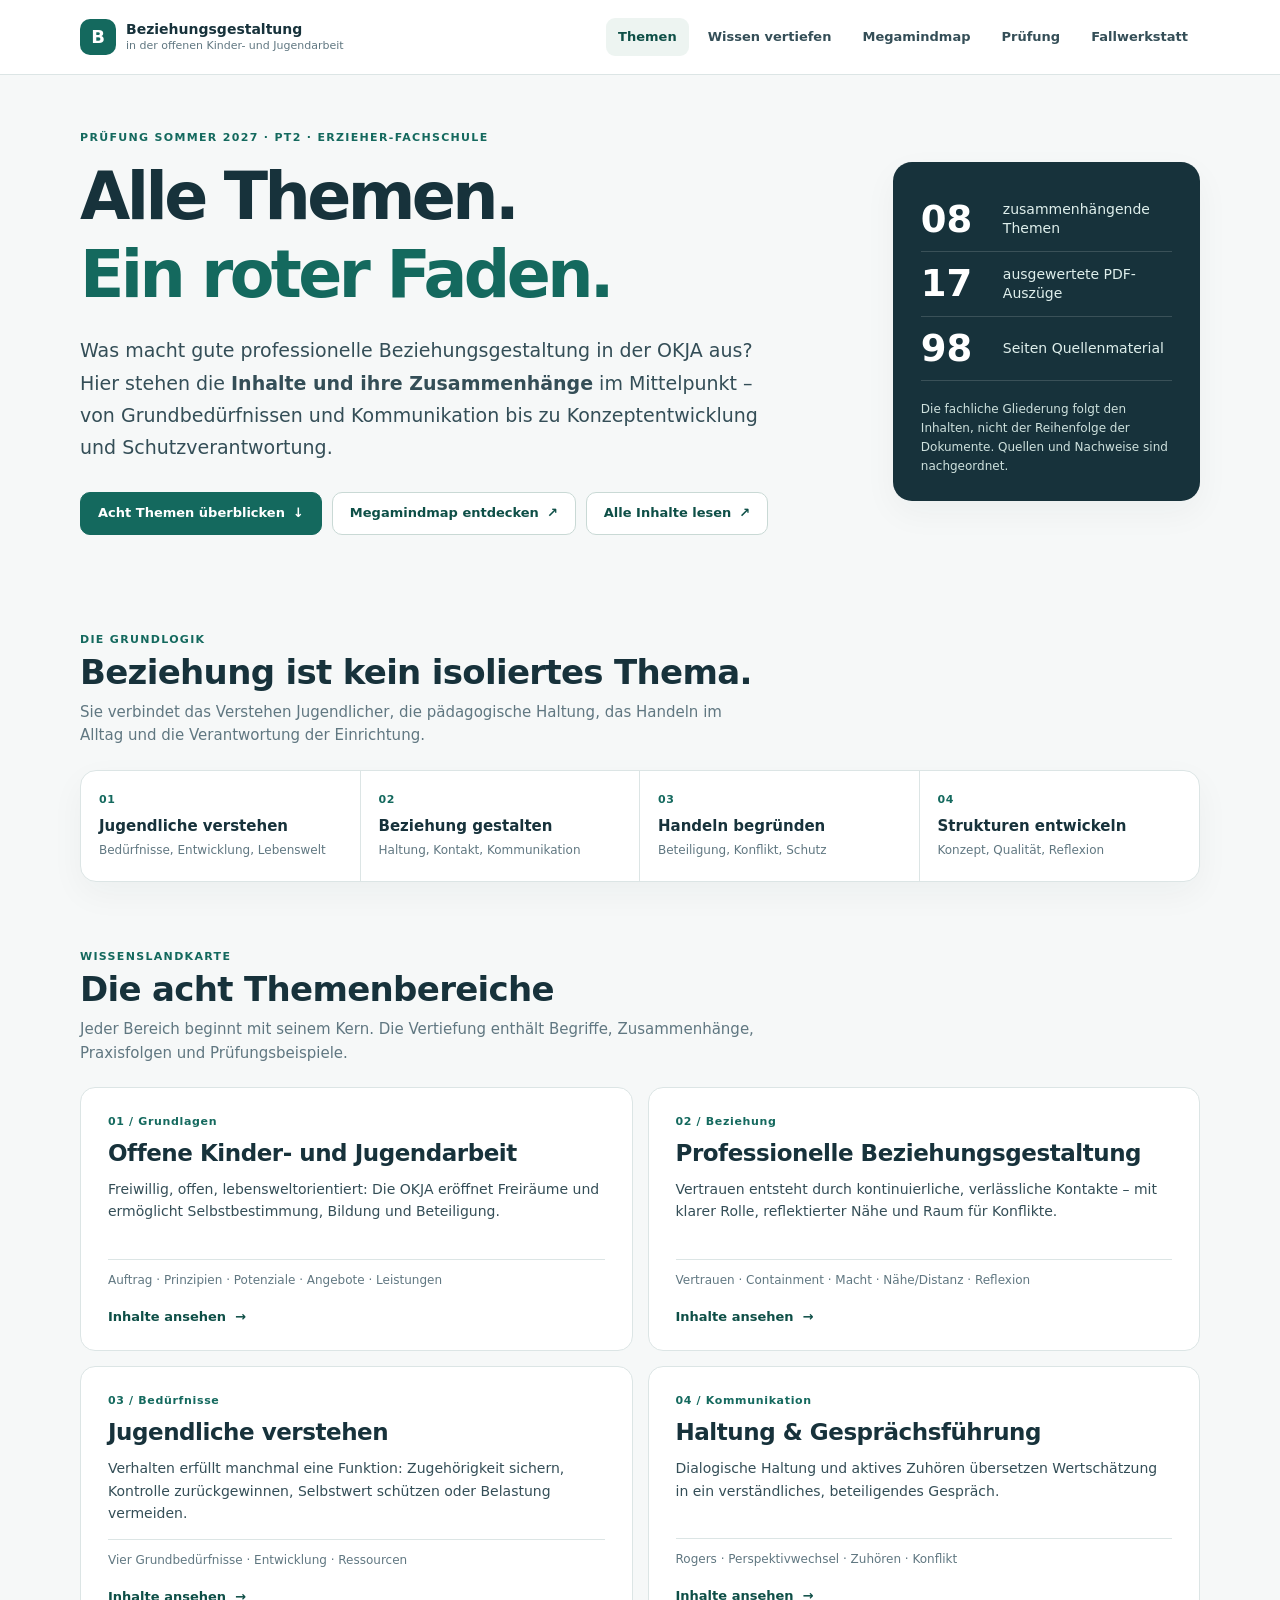
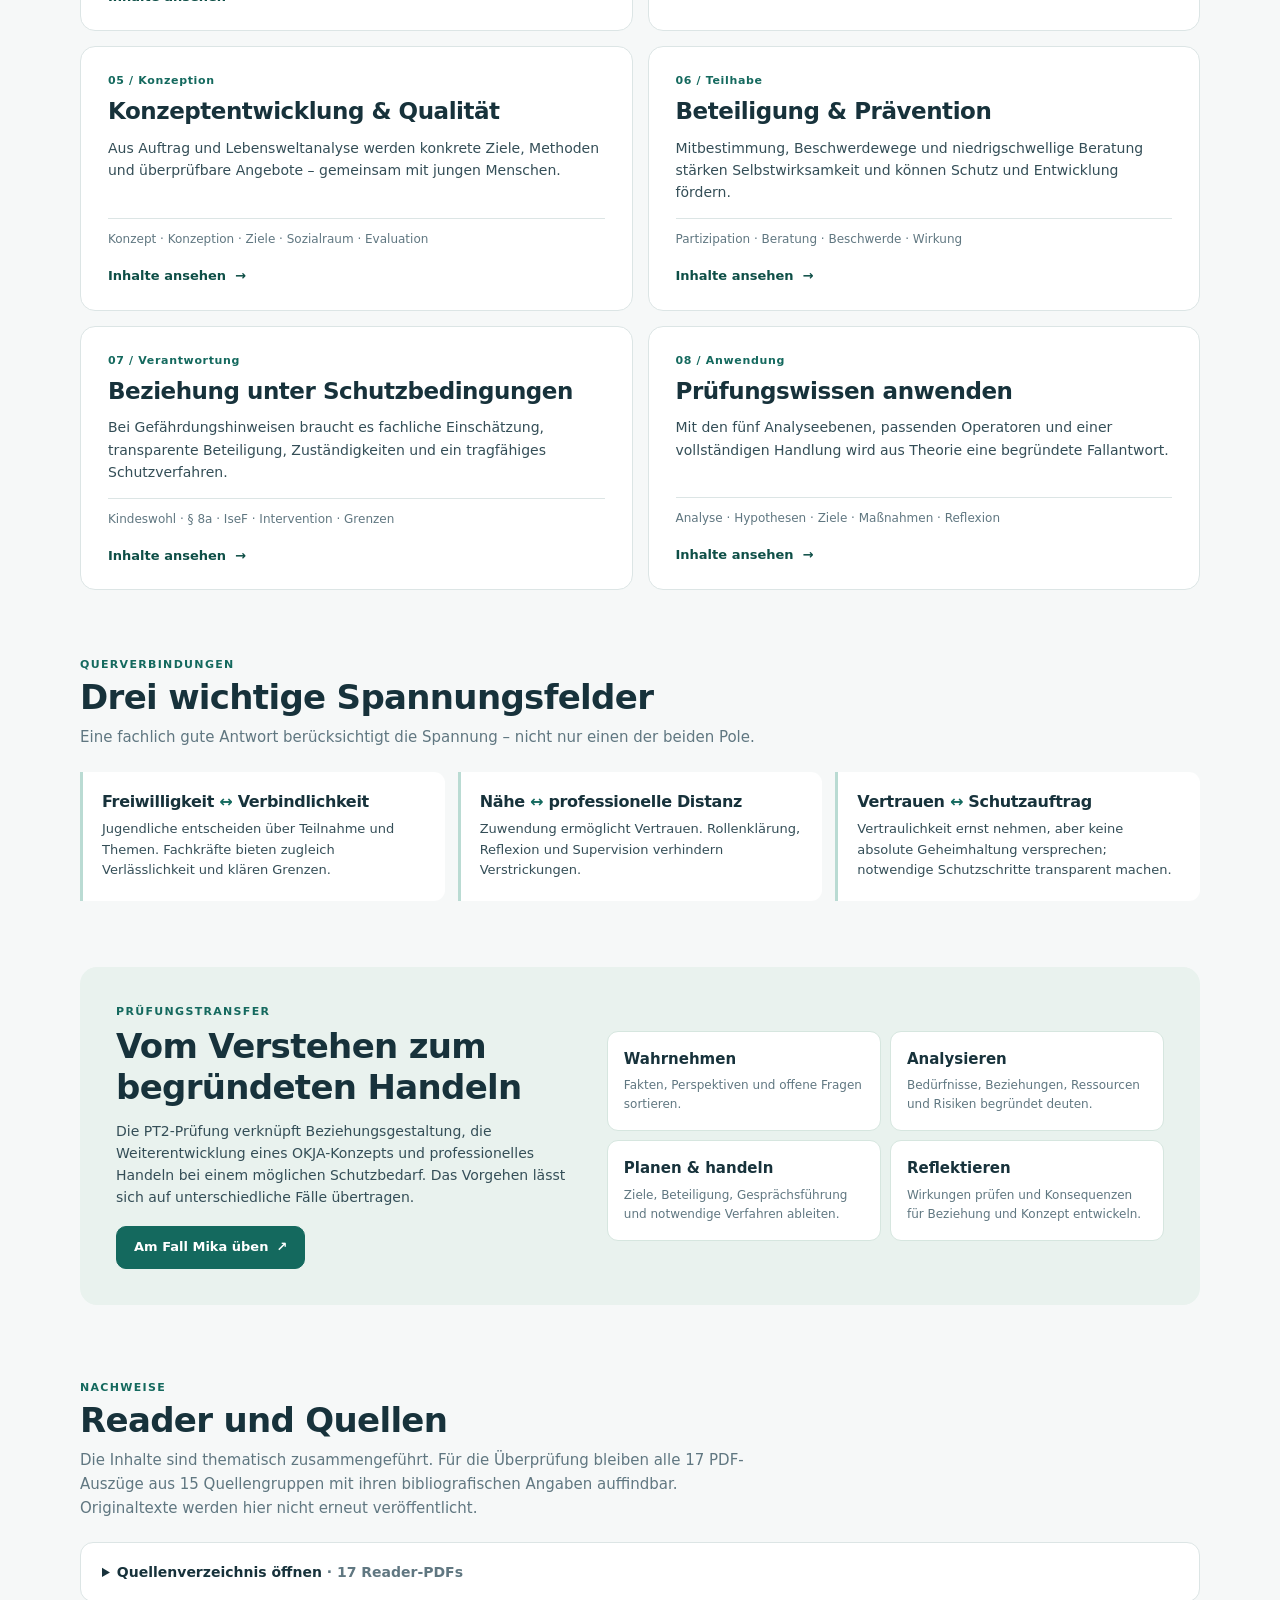
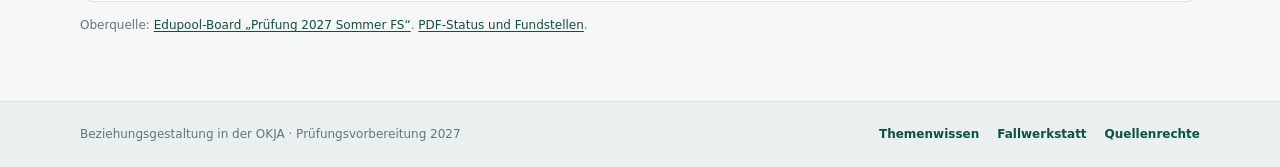
==== commit df7711ee: "feat(site): verlinkte LF6-Megamindmap der OKJA integrieren" ====
--- a/index.html
+++ b/index.html
@@ -16,6 +16,7 @@
       <nav class="topnav" aria-label="Hauptnavigation">
         <a href="#themen" aria-current="page">Themen</a>
         <a href="analyse.html">Wissen vertiefen</a>
+        <a href="mindmap.html">Megamindmap</a>
         <a href="#pruefung">Prüfung</a>
         <a href="fallwerkstatt.html">Fallwerkstatt</a>
       </nav>
@@ -31,6 +32,7 @@
           <p class="hero-lead">Was macht gute professionelle Beziehungsgestaltung in der OKJA aus? Hier stehen die <strong>Inhalte und ihre Zusammenhänge</strong> im Mittelpunkt – von Grundbedürfnissen und Kommunikation bis zu Konzeptentwicklung und Schutzverantwortung.</p>
           <div class="actions">
             <a class="button button-primary" href="#themen">Acht Themen überblicken <span aria-hidden="true">↓</span></a>
+            <a class="button button-light" href="mindmap.html">Megamindmap entdecken <span aria-hidden="true">↗</span></a>
             <a class="button button-light" href="analyse.html">Alle Inhalte lesen <span aria-hidden="true">↗</span></a>
           </div>
         </div>
@@ -169,4 +171,4 @@
 
   <footer class="site-footer"><div class="container footer-inner"><span>Beziehungsgestaltung in der OKJA · Prüfungsvorbereitung 2027</span><nav aria-label="Fußnavigation"><a href="analyse.html">Themenwissen</a><a href="fallwerkstatt.html">Fallwerkstatt</a><a href="RECHTE.md">Quellenrechte</a></nav></div></footer>
 </body>
-</html>+</html>
--- a/site.css
+++ b/site.css
@@ -92,10 +92,12 @@
 .source-directory-grid { display: grid; grid-template-columns: repeat(2,minmax(0,1fr)); gap: 12px; }
 .source-entry { border: 1px solid var(--line); border-radius: 10px; padding: 14px; min-width: 0; }
 .source-entry h3 { font-size: 14px; margin-bottom: 5px; }
+.source-entry:target { border-color: var(--accent); scroll-margin-top: 95px; }
 .source-entry p, .source-entry li { font-size: 12px; color: var(--muted); }
 .source-entry ul { padding-left: 17px; margin: 8px 0; }
 .source-entry .source-links { display: flex; gap: 9px; flex-wrap: wrap; margin-top: 9px; }
 .source-entry a { font-size: 12px; font-weight: 700; }
+.source-note { display: block; margin-top: 8px; color: #61747b; font-size: 12px; line-height: 1.5; }
 .muted, .footnote { color: var(--muted); }
 .footnote { font-size: 12px; margin-top: 14px !important; }
 .site-footer { margin-top: 62px; background: #e9f0ef; border-top: 1px solid var(--line); padding: 23px 0; color: var(--muted); font-size: 12px; }
@@ -253,4 +255,4 @@
   .topic-section, .topic-tile { break-inside: avoid; border-color: #bbb; box-shadow: none; }
   .bibliography-bottom { padding: 0; }
 }
-@media (prefers-reduced-motion: reduce) { html { scroll-behavior: auto; } .topic-tile { transition: none; } }
+@media (prefers-reduced-motion: reduce) { html { scroll-behavior: auto; } .topic-tile { transition: none; } }
